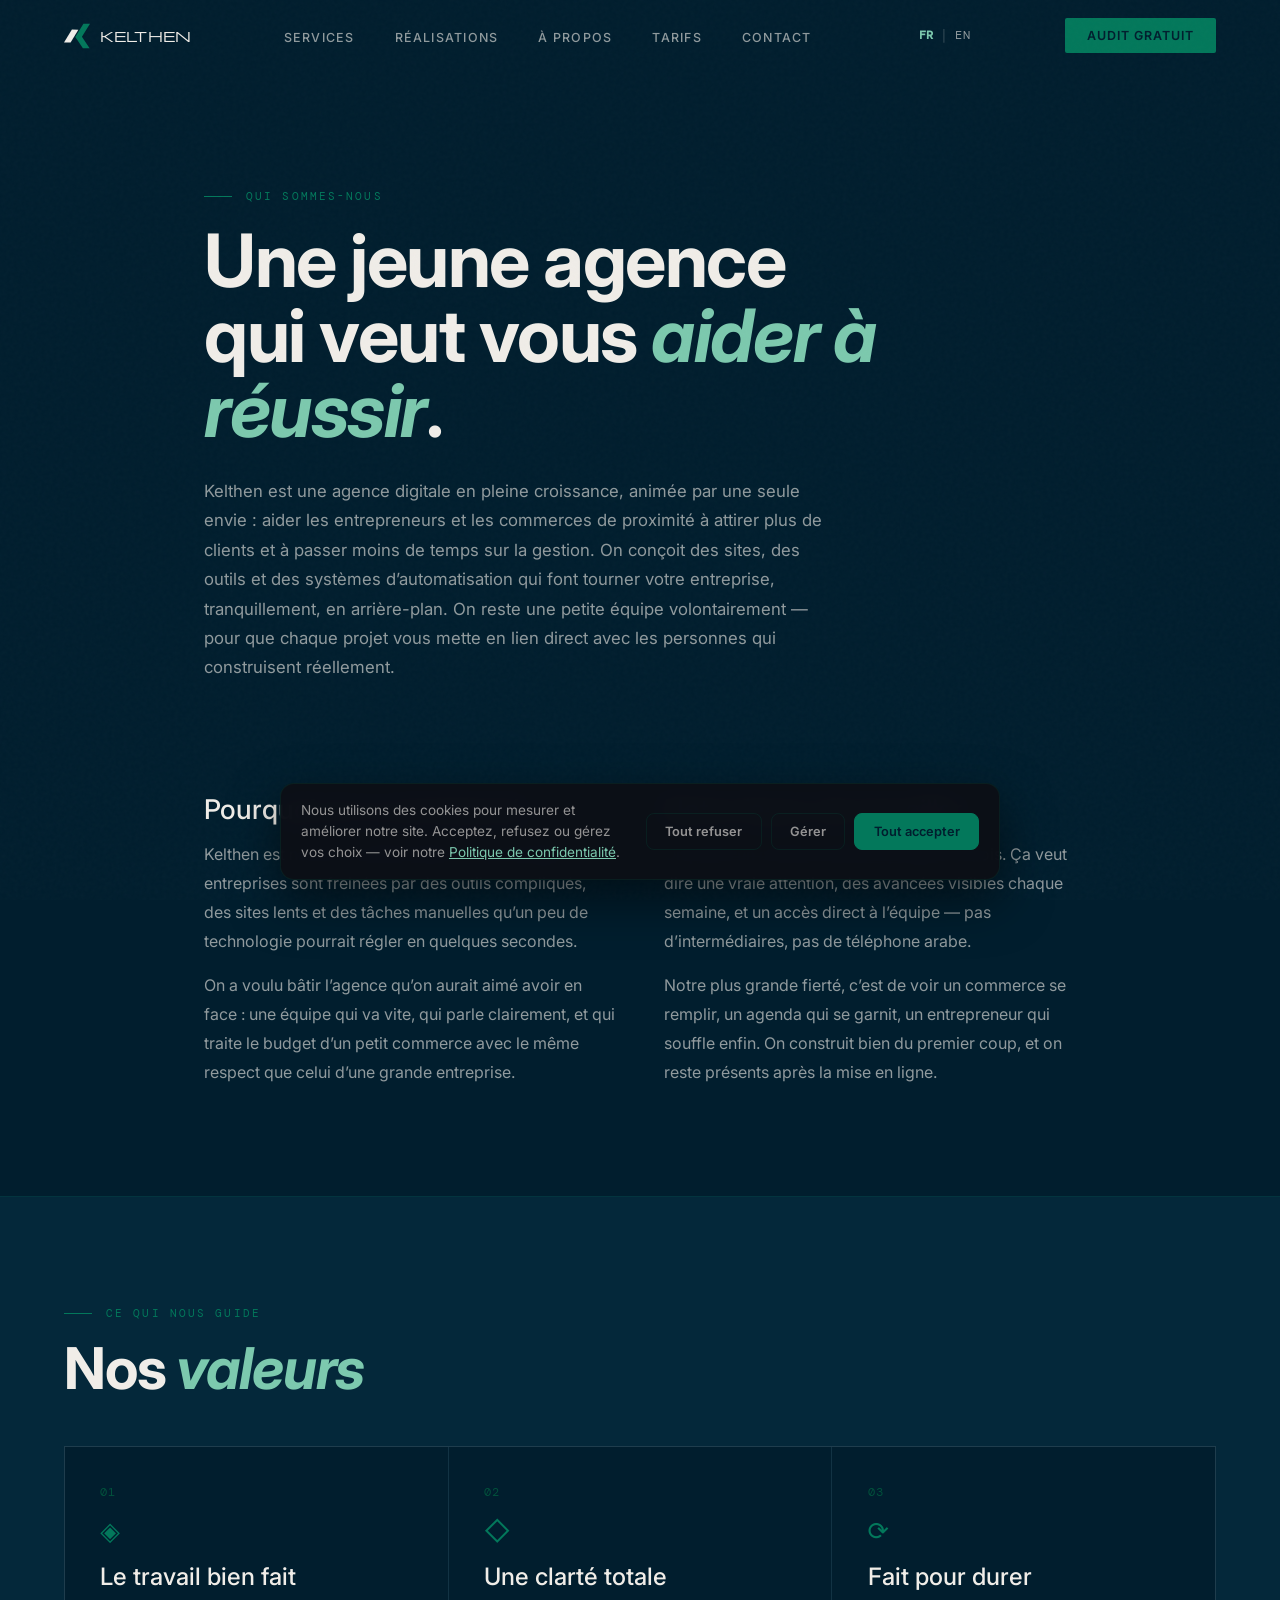
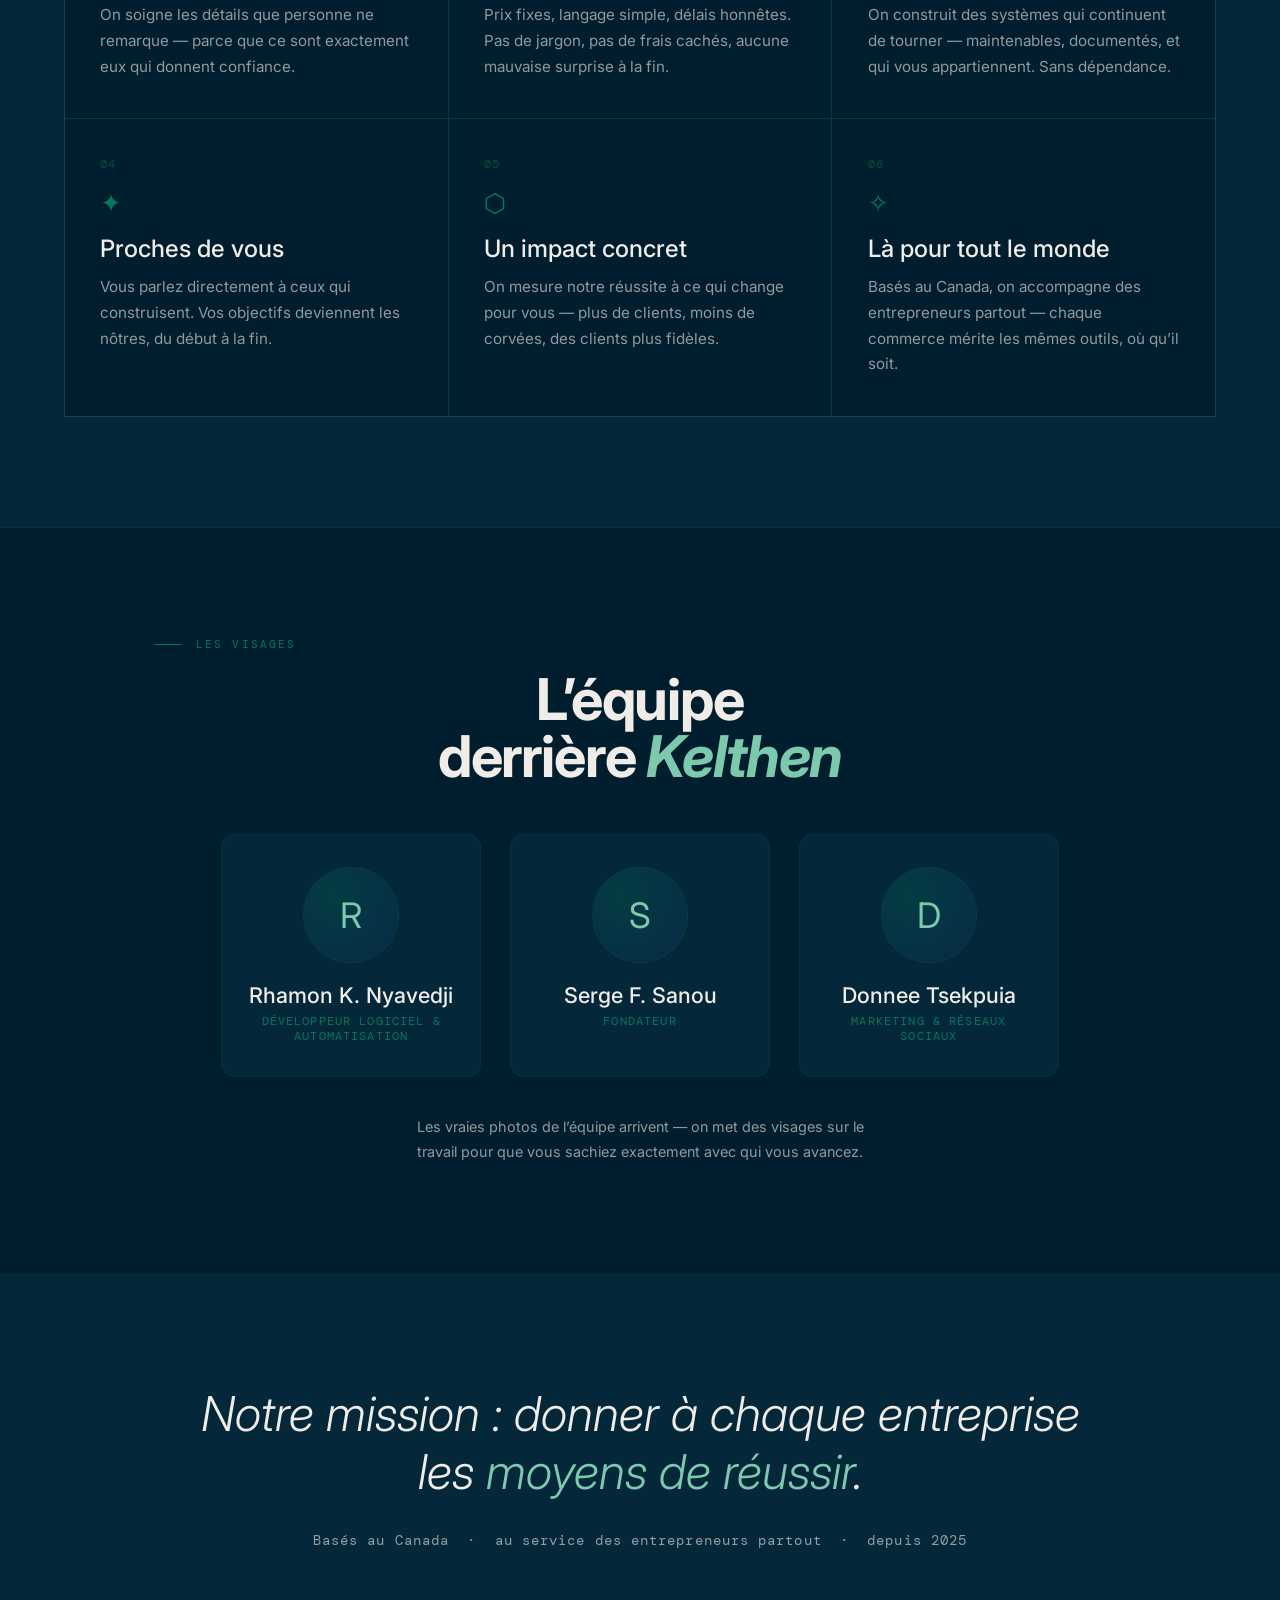
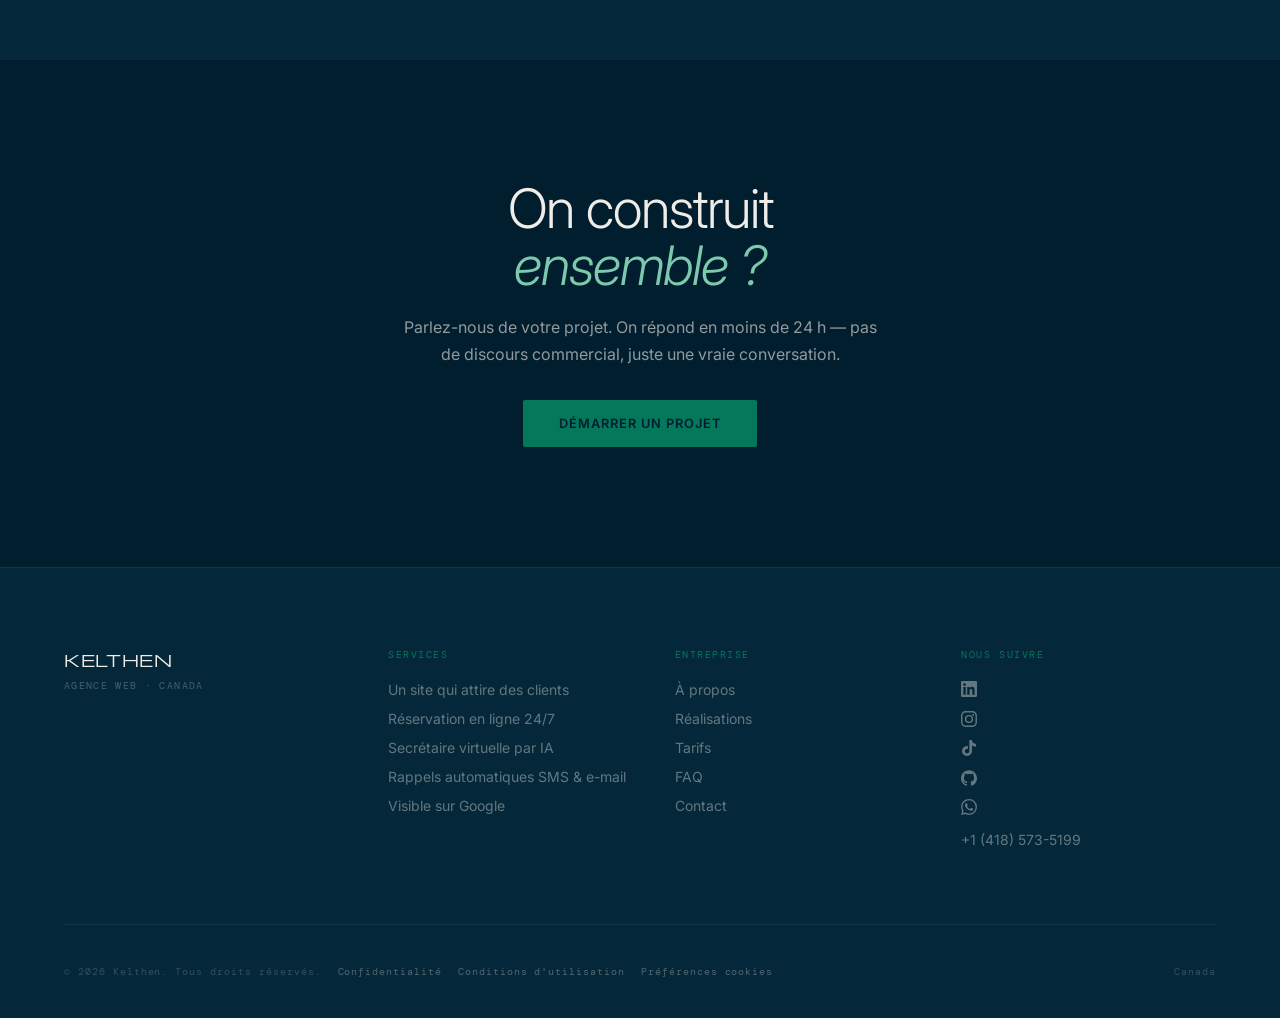
==== about.html @ 2acd7aae "Logo : wordmark KELTHEN une seule couleur + Michroma auto-hébergée (conforme charte Logo Backgrounds" ====
<!DOCTYPE html>
<html lang="fr">
<head>
  <meta charset="UTF-8">
  <meta name="viewport" content="width=device-width, initial-scale=1.0">
  <meta name="description" content="Qui sommes-nous — Kelthen, une jeune agence web basée au Canada qui aide les entrepreneurs et commerces de proximité à attirer plus de clients. Notre histoire, notre mission et nos valeurs.">
  <meta property="og:type"        content="website">
  <meta property="og:url"         content="https://kelthen.com/about.html">
  <meta property="og:title"       content="À propos — Kelthen">
  <meta property="og:description" content="Une jeune agence qui veut aider chaque entreprise à réussir : plus de clients, moins de gestion. Notre histoire et nos valeurs.">
  <meta property="og:image"       content="https://kelthen.com/og-image.png">
  <meta property="og:image:width"  content="1200">
  <meta property="og:image:height" content="630">
  <meta property="og:image:alt"    content="Kelthen — Plus de clients. Moins de gestion.">
  <meta name="twitter:image"       content="https://kelthen.com/og-image.png">
  <meta name="twitter:card"       content="summary_large_image">
  <meta name="twitter:title"      content="À propos — Kelthen">
  <meta name="twitter:description" content="Une jeune agence qui veut aider chaque entreprise à réussir. Notre histoire et nos valeurs.">
  <meta name="referrer" content="strict-origin-when-cross-origin">
  <title>À propos — Kelthen, agence web au Canada</title>
  <link rel="canonical" href="https://kelthen.com/about.html">
  <link rel="icon" href="/favicon.ico" sizes="any">
  <link rel="icon" type="image/svg+xml" href="/favicon.svg">
  <link rel="icon" type="image/png" sizes="96x96" href="/favicon-96.png">
  <link rel="apple-touch-icon" href="/apple-touch-icon.png">

  <link rel="preconnect" href="https://fonts.googleapis.com">
  <link rel="preconnect" href="https://fonts.gstatic.com" crossorigin>
  <link href="https://fonts.googleapis.com/css2?family=Inter:wght@400;500;600;700;800&family=DM+Mono:wght@400;500&display=swap" rel="stylesheet">

  <!-- Google Analytics (GA4) is loaded from assets/main.js ONLY after cookie consent -->

  <link rel="stylesheet" href="assets/style.css">
</head>
<body>
  <!-- ═══ Nav ═══ -->
  <nav class="nav" id="nav" aria-label="Main navigation">
    <a href="index.html" class="nav-logo" aria-label="Kelthen — home">
      <svg class="nav-logo-mark" viewBox="0 0 258 242" aria-hidden="true" focusable="false"><path d="M65.3 185.8 L0 185.8 L78.4 56.9 L142.3 59 Z" fill="currentColor"></path><path d="M177.9 129 L254.3 242.2 L187.3 242.2 L145.8 180.6 L111.8 130.2 L143.9 78.6 L192.7 0 L258.1 0 Z" fill="#03785B"></path></svg>
      <span class="nav-logo-text">Kel<span>then</span></span>
    </a>

    <ul class="nav-links" role="list">
      <li><a href="index.html#services" data-i18n="nav.services">Services</a></li>
      <li><a href="work.html" data-i18n="nav.work">Réalisations</a></li>
      <li><a href="about.html" data-i18n="nav.about">À propos</a></li>
      <li><a href="pricing.html" data-i18n="nav.pricing">Tarifs</a></li>
      <li><a href="contact.html" data-i18n="nav.contact">Contact</a></li>
    </ul>

    <div class="lang-switch" role="group" aria-label="Langue">
      <button type="button" class="lang-btn" data-lang-btn="fr">FR</button>
      <span class="lang-sep" aria-hidden="true">|</span>
      <button type="button" class="lang-btn" data-lang-btn="en">EN</button>
    </div>
    <button class="nav-cta" id="navCta" type="button" data-i18n="nav.cta">Audit gratuit</button>
    <button class="nav-hamburger" id="navHamburger" type="button" aria-label="Menu" aria-expanded="false" aria-controls="navMobile">
      <span></span>
      <span></span>
      <span></span>
    </button>
  </nav>

  <!-- Mobile nav overlay -->
  <div class="nav-mobile" id="navMobile" role="dialog" aria-label="Mobile navigation" aria-modal="true">
    <button class="nav-mobile-close" id="navMobileClose" type="button" aria-label="Fermer le menu">✕</button>
    <a href="index.html#services" class="nav-mobile-link" data-mobile-link data-i18n="nav.services">Services</a>
    <a href="work.html"     class="nav-mobile-link" data-mobile-link data-i18n="nav.work">Réalisations</a>
    <a href="about.html"    class="nav-mobile-link" data-mobile-link data-i18n="nav.about">À propos</a>
    <a href="pricing.html"  class="nav-mobile-link" data-mobile-link data-i18n="nav.pricing">Tarifs</a>
    <a href="contact.html"  class="nav-mobile-link" data-mobile-link data-i18n="nav.contact">Contact</a>
    <div class="lang-switch lang-switch-mobile" role="group" aria-label="Langue">
      <button type="button" class="lang-btn" data-lang-btn="fr">FR</button>
      <span class="lang-sep" aria-hidden="true">|</span>
      <button type="button" class="lang-btn" data-lang-btn="en">EN</button>
    </div>
    <button class="nav-mobile-cta" id="navMobileCta" type="button" data-i18n="nav.cta">Audit gratuit</button>
  </div>

  <!-- ═══ About hero ═══ -->
  <section id="about-hero" aria-labelledby="aboutTitle">
    <p class="section-label" data-i18n="about.label">Qui sommes-nous</p>
    <h1 class="about-lead" id="aboutTitle" data-i18n="about.title" data-i18n-html>Une jeune agence<br>qui veut vous <em>aider à réussir</em>.</h1>
    <p class="about-intro" data-i18n="about.intro">
      Kelthen est une agence digitale en pleine croissance, animée par une seule envie :
      aider les entrepreneurs et les commerces de proximité à attirer plus de clients et à
      passer moins de temps sur la gestion. On conçoit des sites, des outils et des systèmes
      d’automatisation qui font tourner votre entreprise, tranquillement, en arrière-plan.
      On reste une petite équipe volontairement — pour que chaque projet vous mette en lien
      direct avec les personnes qui construisent réellement.
    </p>
  </section>

  <!-- ═══ Our story ═══ -->
  <section id="about-story" aria-label="Notre histoire">
    <div class="about-story-block">
      <h3 data-i18n="about.story1Title">Pourquoi on a commencé</h3>
      <p data-i18n="about.story1a">
        Kelthen est né d’un constat simple : trop de belles entreprises sont freinées par
        des outils compliqués, des sites lents et des tâches manuelles qu’un peu de
        technologie pourrait régler en quelques secondes.
      </p>
      <p data-i18n="about.story1b">
        On a voulu bâtir l’agence qu’on aurait aimé avoir en face : une équipe qui va vite,
        qui parle clairement, et qui traite le budget d’un petit commerce avec le même
        respect que celui d’une grande entreprise.
      </p>
    </div>
    <div class="about-story-block">
      <h3 data-i18n="about.story2Title">Notre façon de travailler</h3>
      <p data-i18n="about.story2a">
        On prend un nombre limité de projets à la fois. Ça veut dire une vraie attention,
        des avancées visibles chaque semaine, et un accès direct à l’équipe — pas
        d’intermédiaires, pas de téléphone arabe.
      </p>
      <p data-i18n="about.story2b">
        Notre plus grande fierté, c’est de voir un commerce se remplir, un agenda qui
        se garnit, un entrepreneur qui souffle enfin. On construit bien du premier coup,
        et on reste présents après la mise en ligne.
      </p>
    </div>
  </section>

  <!-- ═══ Values ═══ -->
  <section id="about-values" aria-labelledby="valuesTitle">
    <div class="about-values-inner">
      <p class="section-label" data-i18n="values.label">Ce qui nous guide</p>
      <h2 class="section-title" id="valuesTitle" data-i18n="values.title" data-i18n-html>Nos <em>valeurs</em></h2>
      <div class="values-grid">
        <div class="value-card">
          <div class="value-num">01</div>
          <span class="value-icon" aria-hidden="true">◈</span>
          <h3 data-i18n="val1.title">Le travail bien fait</h3>
          <p data-i18n="val1.desc">On soigne les détails que personne ne remarque — parce que ce sont exactement eux qui donnent confiance.</p>
        </div>
        <div class="value-card">
          <div class="value-num">02</div>
          <span class="value-icon" aria-hidden="true">◇</span>
          <h3 data-i18n="val2.title">Une clarté totale</h3>
          <p data-i18n="val2.desc">Prix fixes, langage simple, délais honnêtes. Pas de jargon, pas de frais cachés, aucune mauvaise surprise à la fin.</p>
        </div>
        <div class="value-card">
          <div class="value-num">03</div>
          <span class="value-icon" aria-hidden="true">⟳</span>
          <h3 data-i18n="val3.title">Fait pour durer</h3>
          <p data-i18n="val3.desc">On construit des systèmes qui continuent de tourner — maintenables, documentés, et qui vous appartiennent. Sans dépendance.</p>
        </div>
        <div class="value-card">
          <div class="value-num">04</div>
          <span class="value-icon" aria-hidden="true">✦</span>
          <h3 data-i18n="val4.title">Proches de vous</h3>
          <p data-i18n="val4.desc">Vous parlez directement à ceux qui construisent. Vos objectifs deviennent les nôtres, du début à la fin.</p>
        </div>
        <div class="value-card">
          <div class="value-num">05</div>
          <span class="value-icon" aria-hidden="true">⬡</span>
          <h3 data-i18n="val5.title">Un impact concret</h3>
          <p data-i18n="val5.desc">On mesure notre réussite à ce qui change pour vous — plus de clients, moins de corvées, des clients plus fidèles.</p>
        </div>
        <div class="value-card">
          <div class="value-num">06</div>
          <span class="value-icon" aria-hidden="true">✧</span>
          <h3 data-i18n="val6.title">Là pour tout le monde</h3>
          <p data-i18n="val6.desc">Basés au Canada, on accompagne des entrepreneurs partout — chaque commerce mérite les mêmes outils, où qu’il soit.</p>
        </div>
      </div>
    </div>
  </section>

  <!-- ═══ Team (photos coming later) ═══ -->
  <section id="about-team" aria-labelledby="teamTitle">
    <p class="section-label" data-i18n="team.label">Les visages</p>
    <h2 class="section-title" id="teamTitle" data-i18n="team.title" data-i18n-html>L’équipe<br>derrière <em>Kelthen</em></h2>
    <div class="team-grid">
      <div class="team-card">
        <div class="team-photo" aria-hidden="true">R</div>
        <h3>Rhamon K. Nyavedji</h3>
        <div class="team-role" data-i18n="team.role1">Développeur logiciel &amp; automatisation</div>
      </div>
      <div class="team-card">
        <div class="team-photo" aria-hidden="true">S</div>
        <h3>Serge F. Sanou</h3>
        <div class="team-role" data-i18n="team.role2">Fondateur</div>
      </div>
      <div class="team-card">
        <div class="team-photo" aria-hidden="true">D</div>
        <h3>Donnee Tsekpuia</h3>
        <div class="team-role" data-i18n="team.role3">Marketing &amp; réseaux sociaux</div>
      </div>
    </div>
    <p class="team-note" data-i18n="team.note">Les vraies photos de l’équipe arrivent — on met des visages sur le travail pour que vous sachiez exactement avec qui vous avancez.</p>
  </section>

  <!-- ═══ Mission bridge ═══ -->
  <section id="about-bridge" aria-label="Notre mission">
    <div class="bridge-inner">
      <p class="bridge-quote" data-i18n="bridge.quote" data-i18n-html>Notre mission&nbsp;: donner à chaque entreprise les <em>moyens de réussir</em>.</p>
      <p class="bridge-flags" data-i18n="bridge.flags" data-i18n-html>Basés au Canada &nbsp;·&nbsp; au service des entrepreneurs partout &nbsp;·&nbsp; depuis 2025</p>
    </div>
  </section>

  <!-- ═══ Closing CTA ═══ -->
  <section id="home-cta" aria-labelledby="aboutCtaTitle">
    <h2 class="home-cta-title" id="aboutCtaTitle" data-i18n="aboutcta.title" data-i18n-html>On construit<br><em>ensemble&nbsp;?</em></h2>
    <p class="home-cta-sub" data-i18n="aboutcta.sub">Parlez-nous de votre projet. On répond en moins de 24&nbsp;h — pas de discours commercial, juste une vraie conversation.</p>
    <a href="contact.html" class="btn-primary" data-i18n="aboutcta.cta">Démarrer un projet</a>
  </section>

  <!-- ═══ Footer ═══ -->
  <footer class="footer" role="contentinfo">
    <div class="footer-top">
      <div class="footer-brand">
        <div class="footer-logo">Kel<span>then</span></div>
        <div class="footer-tagline" data-i18n="footer.tagline">Agence web · Canada</div>
      </div>
      <nav class="footer-nav" aria-label="Footer navigation">
        <div class="footer-col">
          <div class="footer-col-title" data-i18n="footer.services">Services</div>
          <a href="index.html#services" data-i18n="svc1.name">Un site qui attire des clients</a>
          <a href="index.html#services" data-i18n="svc2.name">Réservation en ligne 24/7</a>
          <a href="index.html#services" data-i18n="svc3.name">Secrétaire virtuelle par IA</a>
          <a href="index.html#services" data-i18n="svc4.name">Rappels automatiques SMS &amp; e-mail</a>
          <a href="index.html#services" data-i18n="svc5.name">Visible sur Google</a>
        </div>
        <div class="footer-col">
          <div class="footer-col-title" data-i18n="footer.company">Entreprise</div>
          <a href="about.html" data-i18n="nav.about">À propos</a>
          <a href="work.html" data-i18n="nav.work">Réalisations</a>
          <a href="pricing.html" data-i18n="nav.pricing">Tarifs</a>
          <a href="pricing.html#faq" data-i18n="footer.faq">FAQ</a>
          <a href="contact.html" data-i18n="nav.contact">Contact</a>
        </div>
        <div class="footer-col">
          <div class="footer-col-title" data-i18n="footer.connect">Nous suivre</div>
          <div class="footer-social">
            <a href="#" aria-label="LinkedIn" target="_blank" rel="noopener noreferrer">
              <svg viewBox="0 0 24 24" xmlns="http://www.w3.org/2000/svg"><path d="M20.447 20.452h-3.554v-5.569c0-1.328-.027-3.037-1.852-3.037-1.853 0-2.136 1.445-2.136 2.939v5.667H9.351V9h3.414v1.561h.046c.477-.9 1.637-1.85 3.37-1.85 3.601 0 4.267 2.37 4.267 5.455v6.286zM5.337 7.433a2.062 2.062 0 0 1-2.063-2.065 2.064 2.064 0 1 1 2.063 2.065zm1.782 13.019H3.555V9h3.564v11.452zM22.225 0H1.771C.792 0 0 .774 0 1.729v20.542C0 23.227.792 24 1.771 24h20.451C23.2 24 24 23.227 24 22.271V1.729C24 .774 23.2 0 22.222 0h.003z"/></svg>
            </a>
            <a href="https://www.instagram.com/novarift_it?igsh=MWxhajRzbHZwYmFhYQ==" aria-label="Instagram" target="_blank" rel="noopener noreferrer">
              <svg viewBox="0 0 24 24" xmlns="http://www.w3.org/2000/svg"><path d="M12 2.163c3.204 0 3.584.012 4.85.07 3.252.148 4.771 1.691 4.919 4.919.058 1.265.069 1.645.069 4.849 0 3.205-.012 3.584-.069 4.849-.149 3.225-1.664 4.771-4.919 4.919-1.266.058-1.644.07-4.85.07-3.204 0-3.584-.012-4.849-.07-3.26-.149-4.771-1.699-4.919-4.92-.058-1.265-.07-1.644-.07-4.849 0-3.204.013-3.583.07-4.849.149-3.227 1.664-4.771 4.919-4.919 1.266-.057 1.645-.069 4.849-.069zm0-2.163c-3.259 0-3.667.014-4.947.072-4.358.2-6.78 2.618-6.98 6.98-.059 1.281-.073 1.689-.073 4.948 0 3.259.014 3.668.072 4.948.2 4.358 2.618 6.78 6.98 6.98 1.281.058 1.689.072 4.948.072 3.259 0 3.668-.014 4.948-.072 4.354-.2 6.782-2.618 6.979-6.98.059-1.28.073-1.689.073-4.948 0-3.259-.014-3.667-.072-4.947-.196-4.354-2.617-6.78-6.979-6.98-1.281-.059-1.69-.073-4.949-.073zm0 5.838a6.162 6.162 0 1 0 0 12.324 6.162 6.162 0 0 0 0-12.324zM12 16a4 4 0 1 1 0-8 4 4 0 0 1 0 8zm6.406-11.845a1.44 1.44 0 1 0 0 2.881 1.44 1.44 0 0 0 0-2.881z"/></svg>
            </a>
            <a href="https://vt.tiktok.com/ZSxYxxTce" aria-label="TikTok" target="_blank" rel="noopener noreferrer">
              <svg viewBox="0 0 24 24" xmlns="http://www.w3.org/2000/svg"><path d="M12.525.02c1.31-.02 2.61-.01 3.91-.02.08 1.53.63 3.09 1.75 4.17 1.12 1.11 2.7 1.62 4.24 1.79v4.03c-1.44-.05-2.89-.35-4.2-.97-.57-.26-1.1-.59-1.62-.93-.01 2.92.01 5.84-.02 8.75-.08 1.4-.54 2.79-1.35 3.94-1.31 1.92-3.58 3.17-5.91 3.21-1.43.08-2.86-.31-4.08-1.03-2.02-1.19-3.44-3.37-3.65-5.71-.02-.5-.03-1-.01-1.49.18-1.9 1.12-3.72 2.58-4.96 1.66-1.44 3.98-2.13 6.15-1.72.02 1.48-.04 2.96-.04 4.44-.99-.32-2.15-.23-3.02.37-.63.41-1.11 1.04-1.36 1.75-.21.51-.15 1.07-.14 1.61.24 1.64 1.82 3.02 3.5 2.87 1.12-.01 2.19-.66 2.77-1.61.19-.33.4-.67.41-1.06.1-1.79.06-3.57.07-5.36.01-4.03-.01-8.05.02-12.07z"/></svg>
            </a>
            <a href="#" aria-label="GitHub" target="_blank" rel="noopener noreferrer">
              <svg viewBox="0 0 24 24" xmlns="http://www.w3.org/2000/svg"><path d="M12 .297c-6.63 0-12 5.373-12 12 0 5.303 3.438 9.8 8.205 11.385.6.113.82-.258.82-.577 0-.285-.01-1.04-.015-2.04-3.338.724-4.042-1.61-4.042-1.61C4.422 18.07 3.633 17.7 3.633 17.7c-1.087-.744.084-.729.084-.729 1.205.084 1.838 1.236 1.838 1.236 1.07 1.835 2.809 1.305 3.495.998.108-.776.417-1.305.76-1.605-2.665-.3-5.466-1.332-5.466-5.93 0-1.31.465-2.38 1.235-3.22-.135-.303-.54-1.523.105-3.176 0 0 1.005-.322 3.3 1.23.96-.267 1.98-.399 3-.405 1.02.006 2.04.138 3 .405 2.28-1.552 3.285-1.23 3.285-1.23.645 1.653.24 2.873.12 3.176.765.84 1.23 1.91 1.23 3.22 0 4.61-2.805 5.625-5.475 5.92.42.36.81 1.096.81 2.22 0 1.606-.015 2.896-.015 3.286 0 .315.21.69.825.57C20.565 22.092 24 17.592 24 12.297c0-6.627-5.373-12-12-12"/></svg>
            </a>
            <a href="https://wa.me/14185735199" aria-label="WhatsApp" target="_blank" rel="noopener noreferrer">
              <svg viewBox="0 0 24 24" xmlns="http://www.w3.org/2000/svg"><path d="M17.472 14.382c-.297-.149-1.758-.867-2.03-.967-.273-.099-.471-.148-.67.15-.197.297-.767.966-.94 1.164-.173.199-.347.223-.644.075-.297-.15-1.255-.463-2.39-1.475-.883-.788-1.48-1.761-1.653-2.059-.173-.297-.018-.458.13-.606.134-.133.298-.347.446-.52.149-.174.198-.298.298-.497.099-.198.05-.371-.025-.52-.075-.149-.669-1.612-.916-2.207-.242-.579-.487-.5-.669-.51-.173-.008-.371-.01-.57-.01-.198 0-.52.074-.792.372-.272.297-1.04 1.016-1.04 2.479 0 1.462 1.065 2.875 1.213 3.074.149.198 2.096 3.2 5.077 4.487.709.306 1.262.489 1.694.625.712.227 1.36.195 1.871.118.571-.085 1.758-.719 2.006-1.413.248-.694.248-1.289.173-1.413-.074-.124-.272-.198-.57-.347m-5.421 7.403h-.004a9.87 9.87 0 0 1-5.031-1.378l-.361-.214-3.741.982.998-3.648-.235-.374a9.86 9.86 0 0 1-1.51-5.26c.001-5.45 4.436-9.884 9.888-9.884 2.64 0 5.122 1.03 6.988 2.898a9.825 9.825 0 0 1 2.893 6.994c-.003 5.45-4.437 9.884-9.885 9.884m8.413-18.297A11.815 11.815 0 0 0 12.05 0C5.495 0 .16 5.335.157 11.892c0 2.096.547 4.142 1.588 5.945L.057 24l6.305-1.654a11.882 11.882 0 0 0 5.683 1.448h.005c6.554 0 11.89-5.335 11.893-11.893a11.821 11.821 0 0 0-3.48-8.413z"/></svg>
            </a>
          </div>
          <a class="footer-phone" href="tel:+14185735199">+1 (418) 573-5199</a>
        </div>
      </nav>
    </div>
    <div class="footer-bottom">
      <div class="footer-legal">
        <span class="footer-copy" data-i18n="footer.copy">© 2026 Kelthen. Tous droits réservés.</span>
        <a class="footer-legal-link" href="/privacy.html" data-i18n="footer.privacy">Confidentialité</a>
        <a class="footer-legal-link" href="/terms.html" data-i18n="footer.terms">Conditions d'utilisation</a>
        <button class="footer-legal-link" type="button" id="cookiePrefsOpen" data-i18n="footer.cookies">Préférences cookies</button>
      </div>
      <span class="footer-flag" data-i18n="footer.flag">Canada</span>
    </div>
  </footer>

  <!-- ═══ Privacy Policy modal ═══ -->
  <div class="pm-overlay" id="privacyModal" role="dialog" aria-modal="true" aria-label="Politique de confidentialité">
    <div class="pm-dialog">
      <button class="pm-close" id="privacyClose" type="button" aria-label="Fermer">✕</button>
      <p class="pm-eyebrow" data-i18n="legal.eyebrow">Mentions légales</p>
      <h2 class="pm-name" data-i18n="privacy.name">Politique de confidentialité</h2>
      <div class="pm-legal">
        <p class="pm-legal-updated" data-i18n="legal.updated">Dernière mise à jour · juillet 2026</p>
        <p data-i18n="privacy.intro" data-i18n-html>Kelthen (« nous ») est une agence digitale basée au Canada. Cette politique explique quelles données nous collectons lorsque vous visitez <strong>kelthen.com</strong> et comment nous les utilisons. Pour toute question, écrivez-nous à <a href="mailto:contact@kelthen.com">contact@kelthen.com</a>.</p>
        <h3 data-i18n="privacy.h1">Analyse &amp; cookies</h3>
        <p data-i18n="privacy.p1">Nous utilisons Google Analytics 4 pour comprendre comment les visiteurs utilisent le site. Il dépose des cookies et traite des données techniques comme votre localisation approximative (IP anonymisée), votre appareil, votre navigateur et les pages consultées. Nous nous en servons uniquement pour mesurer et améliorer le site — jamais pour vous identifier personnellement.</p>
        <h3 data-i18n="privacy.h2">Formulaire de contact</h3>
        <p data-i18n="privacy.p2">Si vous nous contactez via le formulaire ou par courriel, nous utilisons les informations fournies (nom, courriel, message) uniquement pour répondre à votre demande. Nous ne vendons jamais vos données et ne les partageons pas à des fins marketing.</p>
        <h3 data-i18n="privacy.h3">Vos droits</h3>
        <p data-i18n="privacy.p3" data-i18n-html>Vous pouvez demander l’accès, la correction ou la suppression de vos données personnelles à tout moment en écrivant à <a href="mailto:contact@kelthen.com">contact@kelthen.com</a>. Vous pouvez aussi bloquer ou supprimer les cookies dans les réglages de votre navigateur.</p>
        <h3 data-i18n="privacy.h4">Hébergement &amp; juridiction</h3>
        <p data-i18n="privacy.p4">Le site est hébergé sur l’infrastructure mondiale de Vercel ; les données d’analyse sont traitées par Google. Cette politique est régie par les lois du Canada.</p>
      </div>
    </div>
  </div>

  <!-- ═══ Terms of Use modal ═══ -->
  <div class="pm-overlay" id="termsModal" role="dialog" aria-modal="true" aria-label="Conditions d’utilisation">
    <div class="pm-dialog">
      <button class="pm-close" id="termsClose" type="button" aria-label="Fermer">✕</button>
      <p class="pm-eyebrow" data-i18n="legal.eyebrow">Mentions légales</p>
      <h2 class="pm-name" data-i18n="terms.name">Conditions d’utilisation</h2>
      <div class="pm-legal">
        <p class="pm-legal-updated" data-i18n="legal.updated">Dernière mise à jour · juillet 2026</p>
        <p data-i18n="terms.intro" data-i18n-html>Ces conditions régissent votre utilisation de <strong>kelthen.com</strong> (le « site »), exploité par Kelthen (« nous »), une agence digitale basée au Canada. En utilisant le site, vous acceptez ces conditions. Si vous n’êtes pas d’accord, merci de ne pas l’utiliser.</p>
        <h3 data-i18n="terms.h1">Utilisation du site</h3>
        <p data-i18n="terms.p1">Vous pouvez consulter le site à des fins légales, personnelles ou professionnelles. Vous vous engagez à ne pas en faire un usage abusif — aucune tentative de perturbation, de sondage ou d’accès non autorisé, et aucune extraction automatisée nuisant au service.</p>
        <h3 data-i18n="terms.h2">Propriété intellectuelle</h3>
        <p data-i18n="terms.p2">Le design, les textes, le code, les logos et les visuels du site appartiennent à Kelthen, sauf mention contraire. Les noms de projets et captures d’écran présentés dans notre portfolio restent la propriété de leurs détenteurs respectifs et sont montrés à titre d’exemples. Vous ne pouvez pas copier ou réutiliser notre contenu sans autorisation écrite.</p>
        <h3 data-i18n="terms.h3">Nos services</h3>
        <p data-i18n="terms.p3">Le site est informatif. Les prix et forfaits affichés sont des points de départ indicatifs, pas des offres contractuelles. Toute prestation réelle est régie par un accord écrit distinct (proposition, devis ou contrat) signé entre vous et Kelthen — ces termes prévalent sur tout ce qui figure sur le site.</p>
        <h3 data-i18n="terms.h4">Aucune garantie &amp; limitation de responsabilité</h3>
        <p data-i18n="terms.p4">Le site est fourni « tel quel », sans garantie d’aucune sorte. Dans toute la mesure permise par la loi, Kelthen n’est pas responsable des dommages indirects ou consécutifs découlant de votre utilisation du site ou de la confiance accordée à son contenu.</p>
        <h3 data-i18n="terms.h5">Liens externes</h3>
        <p data-i18n="terms.p5">Le site peut renvoyer vers des services tiers (ex. WhatsApp, réseaux sociaux). Nous ne sommes pas responsables de leur contenu ni de leurs pratiques.</p>
        <h3 data-i18n="terms.h6">Modifications</h3>
        <p data-i18n="terms.p6">Nous pouvons mettre à jour ces conditions de temps à autre. Continuer à utiliser le site après une modification vaut acceptation des conditions révisées.</p>
        <h3 data-i18n="terms.h7">Droit applicable</h3>
        <p data-i18n="terms.p7" data-i18n-html>Ces conditions sont régies par les lois du Canada. Pour toute question, écrivez-nous à <a href="mailto:contact@kelthen.com">contact@kelthen.com</a>.</p>
      </div>
    </div>
  </div>

  <script src="assets/main.js"></script>
</body>
</html>
---- assets/style.css ----
/* ─── Logo typeface (auto-hébergée pour un rendu fiable) ─── */
    @font-face {
      font-family: 'Michroma';
      font-style: normal;
      font-weight: 400;
      font-display: swap;
      src: url('fonts/michroma.woff2') format('woff2');
    }

    /* ─── Design tokens ─── */
    :root {
      --bg:          #011E2E;
      --blue:        #03785B;
      --blue-light:  #7CC9AE;
      --blue-dark:   #02513C;
      --white:       #F0EDE8;
      --white-muted: rgba(240, 237, 232, 0.6);
      --border:      rgba(3, 120, 91, 0.15);

      --serif: 'Inter', system-ui, sans-serif;
      --sans:  'Inter', system-ui, sans-serif;
      --mono:  'DM Mono', monospace;
      --logo:  'Michroma', 'Inter', sans-serif;
    }

    /* ─── Reset ─── */
    *, *::before, *::after {
      box-sizing: border-box;
      margin: 0;
      padding: 0;
    }

    html {
      scroll-behavior: smooth;
    }

    body {
      background: var(--bg);
      color: var(--white);
      font-family: var(--sans);
      -webkit-font-smoothing: antialiased;
      overflow-x: hidden;
    }

    a {
      color: inherit;
      text-decoration: none;
      cursor: pointer;
    }

    button {
      cursor: pointer;
    }

    img, svg {
      display: block;
      max-width: 100%;
    }

    /* subtle film grain on the whole page */
    body::before {
      content: '';
      position: fixed;
      inset: 0;
      background-image: url("data:image/svg+xml,%3Csvg viewBox='0 0 256 256' xmlns='http://www.w3.org/2000/svg'%3E%3Cfilter id='n'%3E%3CfeTurbulence type='fractalNoise' baseFrequency='0.9' numOctaves='4' stitchTiles='stitch'/%3E%3C/filter%3E%3Crect width='100%25' height='100%25' filter='url(%23n)'/%3E%3C/svg%3E");
      opacity: 0.022;
      pointer-events: none;
      z-index: 1000;
    }

    /* ─── Nav ─── */
    .nav {
      position: fixed;
      top: 0;
      left: 0;
      right: 0;
      z-index: 100;
      height: 72px;
      padding: 0 5vw;
      display: flex;
      align-items: center;
      justify-content: space-between;
      border-bottom: 1px solid transparent;
      transition: background 0.4s ease, border-color 0.4s ease, backdrop-filter 0.4s ease;
    }

    /* ─── Hamburger button ─── */
    .nav-hamburger {
      display: none;
      flex-direction: column;
      justify-content: center;
      align-items: center;
      gap: 5px;
      width: 36px;
      height: 36px;
      background: transparent;
      border: none;
      padding: 4px;
      cursor: pointer;
      z-index: 200;
      position: relative;
    }

    .nav-hamburger span {
      display: block;
      width: 22px;
      height: 1px;
      background: var(--white);
      transition: transform 0.3s ease, opacity 0.3s ease, background 0.2s;
      transform-origin: center;
    }

    .nav-hamburger.open span:nth-child(1) {
      transform: translateY(6px) rotate(45deg);
    }

    .nav-hamburger.open span:nth-child(2) {
      opacity: 0;
      transform: scaleX(0);
    }

    .nav-hamburger.open span:nth-child(3) {
      transform: translateY(-6px) rotate(-45deg);
    }

    /* ─── Mobile overlay menu ─── */
    .nav-mobile {
      display: none;
      position: fixed;
      inset: 0;
      z-index: 150;
      background: rgba(8, 10, 15, 0.97);
      backdrop-filter: blur(24px);
      -webkit-backdrop-filter: blur(24px);
      flex-direction: column;
      align-items: center;
      justify-content: center;
      gap: 0;
      opacity: 0;
      pointer-events: none;
      transition: opacity 0.35s ease;
    }

    .nav-mobile.open {
      opacity: 1;
      pointer-events: auto;
    }

    .nav-mobile-link {
      font-family: var(--serif);
      font-size: clamp(2.5rem, 8vw, 4rem);
      font-weight: 300;
      letter-spacing: -0.02em;
      color: var(--white-muted);
      padding: 0.6rem 2rem;
      display: block;
      transition: color 0.2s;
      text-align: center;
    }

    .nav-mobile-link:hover,
    .nav-mobile-link:focus {
      color: var(--blue-light);
    }

    .nav-mobile-cta {
      margin-top: 2.5rem;
      font-family: var(--sans);
      font-size: 0.8rem;
      font-weight: 600;
      letter-spacing: 0.08em;
      text-transform: uppercase;
      color: var(--bg);
      background: var(--blue);
      border: none;
      padding: 1rem 2.5rem;
      border-radius: 2px;
      cursor: pointer;
      transition: background 0.2s;
    }

    .nav-mobile-cta:hover {
      background: var(--blue-light);
    }

    .nav.scrolled {
      background: rgba(8, 10, 15, 0.88);
      backdrop-filter: blur(20px);
      -webkit-backdrop-filter: blur(20px);
      border-bottom-color: var(--border);
    }

    .nav-logo {
      display: flex;
      align-items: center;
      gap: 0.6rem;
      font-family: var(--sans);
      font-size: 1.25rem;
      font-weight: 700;
      letter-spacing: -0.01em;
      color: var(--white);
    }

    .nav-logo-mark {
      width: 26px;
      height: 26px;
      flex-shrink: 0;
      transition: transform 0.3s ease;
    }

    .nav-logo:hover .nav-logo-mark {
      transform: rotate(-6deg) scale(1.05);
    }

    .nav-logo-text span {
      color: inherit;
    }

    .nav-links {
      display: flex;
      align-items: center;
      gap: 2.5rem;
      list-style: none;
    }

    .nav-links a {
      font-family: var(--sans);
      font-size: 0.78rem;
      font-weight: 500;
      letter-spacing: 0.1em;
      text-transform: uppercase;
      color: var(--white-muted);
      transition: color 0.2s;
    }

    .nav-links a:hover {
      color: var(--blue);
    }

    .nav-cta {
      font-family: var(--sans);
      font-size: 0.78rem;
      font-weight: 600;
      letter-spacing: 0.08em;
      text-transform: uppercase;
      color: var(--bg);
      background: var(--blue);
      border: none;
      padding: 0.625rem 1.375rem;
      border-radius: 2px;
      transition: background 0.2s, transform 0.15s;
    }

    .nav-cta:hover {
      background: var(--blue-light);
      transform: translateY(-1px);
    }

    /* ─── Hero ─── */
    .hero {
      position: relative;
      min-height: 100vh;
      min-height: 100svh;
      display: flex;
      flex-direction: column;
      justify-content: flex-end;
      padding: 0 5vw 7vh;
      overflow: hidden;
    }

    /* ambient radial glow */
    .hero::before {
      content: '';
      position: absolute;
      top: -20%;
      right: -8%;
      width: 65vw;
      height: 80vh;
      background: radial-gradient(ellipse at 60% 30%, rgba(3, 120, 91, 0.065) 0%, transparent 65%);
      pointer-events: none;
    }

    /* thin gold line at base of hero */
    .hero::after {
      content: '';
      position: absolute;
      bottom: 0;
      left: 0;
      right: 0;
      height: 1px;
      background: linear-gradient(90deg, transparent, var(--blue-dark), transparent);
    }

    /* subtle perspective grid */
    .hero-grid {
      position: absolute;
      inset: 0;
      background-image:
        linear-gradient(rgba(3, 120, 91, 0.05) 1px, transparent 1px),
        linear-gradient(90deg, rgba(3, 120, 91, 0.05) 1px, transparent 1px);
      background-size: 80px 80px;
      -webkit-mask-image: radial-gradient(ellipse at 70% 50%, black 20%, transparent 65%);
      mask-image: radial-gradient(ellipse at 70% 50%, black 20%, transparent 65%);
      pointer-events: none;
    }

    .hero-sweep {
      position: absolute;
      inset: 0;
      z-index: 0;
      pointer-events: none;
      background: radial-gradient(circle at 50% 42%, rgba(3, 120, 91, 0.11), transparent 42%);
      animation: heroSweep 11s ease-in-out infinite;
    }

    @keyframes heroSweep {
      0%, 100% { transform: translateX(-16%); opacity: 0.55; }
      50%      { transform: translateX(16%); opacity: 1; }
    }

    .hero-inner {
      position: relative;
      z-index: 1;
    }

    .hero-tag {
      font-family: var(--mono);
      font-size: 0.7rem;
      letter-spacing: 0.18em;
      text-transform: uppercase;
      color: var(--blue);
      margin-bottom: 2rem;
      display: flex;
      align-items: center;
      gap: 0.875rem;
      opacity: 0;
      animation: fadeUp 0.7s ease 0.3s forwards;
    }

    .hero-tag::before {
      content: '';
      display: block;
      width: 32px;
      height: 1px;
      background: var(--blue);
      flex-shrink: 0;
    }

    .hero-title {
      font-family: var(--serif);
      font-weight: 300;
      font-size: clamp(3.5rem, 9vw, 9rem);
      line-height: 0.92;
      letter-spacing: -0.025em;
      color: var(--white);
      margin-bottom: 2.5rem;
      opacity: 0;
      animation: fadeUp 1s ease 0.5s forwards;
    }

    .hero-title em {
      font-style: italic;
      color: var(--blue-light);
    }

    .hero-title .outline {
      -webkit-text-stroke: 1px rgba(240, 237, 232, 0.28);
      color: transparent;
    }

    .hero-bottom {
      display: flex;
      align-items: flex-end;
      justify-content: space-between;
      gap: 2.5rem;
      opacity: 0;
      animation: fadeUp 0.7s ease 0.9s forwards;
    }

    .hero-desc {
      max-width: 400px;
      font-family: var(--sans);
      font-size: clamp(0.9rem, 1.15vw, 1rem);
      font-weight: 400;
      line-height: 1.75;
      color: var(--white-muted);
    }

    .hero-actions {
      display: flex;
      flex-direction: column;
      align-items: flex-end;
      gap: 0.875rem;
      flex-shrink: 0;
    }

    .btn-primary {
      font-family: var(--sans);
      font-size: 0.8rem;
      font-weight: 600;
      letter-spacing: 0.08em;
      text-transform: uppercase;
      color: var(--bg);
      background: var(--blue);
      border: none;
      padding: 1rem 2.25rem;
      border-radius: 2px;
      display: inline-block;
      transition: background 0.2s, transform 0.15s, box-shadow 0.2s;
    }

    .btn-primary:hover {
      background: var(--blue-light);
      transform: translateY(-2px);
      box-shadow: 0 16px 36px rgba(3, 120, 91, 0.22);
    }

    .btn-ghost {
      font-family: var(--sans);
      font-size: 0.8rem;
      font-weight: 500;
      letter-spacing: 0.08em;
      text-transform: uppercase;
      color: var(--white-muted);
      background: transparent;
      border: 1px solid var(--border);
      padding: 1rem 2.25rem;
      border-radius: 2px;
      display: inline-block;
      transition: color 0.2s, border-color 0.2s, transform 0.15s;
    }

    .btn-ghost:hover {
      color: var(--blue);
      border-color: rgba(3, 120, 91, 0.38);
      transform: translateY(-2px);
    }

    /* scroll indicator — vertical text + animated line */
    .scroll-indicator {
      position: absolute;
      right: 5vw;
      bottom: 7vh;
      display: flex;
      flex-direction: column;
      align-items: center;
      gap: 0.75rem;
      opacity: 0;
      animation: fadeUp 0.6s ease 1.3s forwards;
    }

    .scroll-label {
      font-family: var(--mono);
      font-size: 0.62rem;
      letter-spacing: 0.16em;
      text-transform: uppercase;
      color: rgba(240, 237, 232, 0.3);
      writing-mode: vertical-rl;
      transform: rotate(180deg);
    }

    .scroll-line {
      width: 1px;
      height: 56px;
      background: linear-gradient(to bottom, var(--blue-dark), transparent);
      transform-origin: top;
      animation: scrollPulse 2.4s ease-in-out infinite;
    }

    @keyframes scrollPulse {
      0%, 100% { opacity: 0.35; transform: scaleY(0.55); }
      50%       { opacity: 1;    transform: scaleY(1); }
    }

    /* ─── Hero mascot (K-bot) ─── */
    .hero-mascot {
      position: absolute;
      top: clamp(13vh, 15vh, 20vh);
      right: 7vw;
      width: clamp(210px, 23vw, 320px);
      z-index: 2;
      pointer-events: none;
      opacity: 0;
      animation: fadeUp 1s ease 0.7s forwards, mascotFloat 6s ease-in-out 1.7s infinite;
    }

    .hero-mascot-glow {
      position: absolute;
      top: clamp(10vh, 13vh, 18vh);
      right: 3vw;
      width: clamp(300px, 32vw, 460px);
      height: clamp(300px, 32vw, 460px);
      background: radial-gradient(circle, rgba(3, 120, 91, 0.24), transparent 62%);
      filter: blur(18px);
      z-index: 1;
      pointer-events: none;
      animation: mascotPulse 5s ease-in-out infinite;
    }

    .mascot-svg {
      width: 100%;
      height: auto;
      display: block;
      overflow: visible;
    }

    .mascot-svg .eye {
      transform-box: fill-box;
      transform-origin: center;
      animation: mascotBlink 5.2s ease-in-out infinite;
    }

    @keyframes mascotFloat {
      0%, 100% { transform: translateY(0); }
      50%      { transform: translateY(-14px); }
    }

    @keyframes mascotPulse {
      0%, 100% { opacity: 0.5; }
      50%      { opacity: 1; }
    }

    @keyframes mascotBlink {
      0%, 90%, 100% { transform: scaleY(1); }
      95%           { transform: scaleY(0.12); }
    }

    @media (max-width: 900px) {
      .hero-mascot { width: clamp(104px, 25vw, 165px); top: 66px; right: 5vw; }
      .hero-mascot-glow { display: none; }
    }

    /* Mascot excited state (on hover of the "Start a project" CTA) */
    .mascot-svg .smile-happy { display: none; }
    .hero-mascot.excited .smile-normal { display: none; }
    .hero-mascot.excited .smile-happy { display: block; }
    .hero-mascot.excited { opacity: 1; animation: mascotExcite 0.5s ease-in-out infinite; }

    @keyframes mascotExcite {
      0%, 100% { transform: translateY(0) rotate(0deg); }
      25%      { transform: translateY(-9px) rotate(-4deg); }
      75%      { transform: translateY(-9px) rotate(4deg); }
    }

    .mascot-hype {
      position: absolute;
      top: 16%;
      left: -6px;
      transform: translateX(-100%) scale(0.8);
      transform-origin: right center;
      background: var(--blue);
      color: #fff;
      font-family: var(--sans);
      font-weight: 700;
      font-size: 0.78rem;
      padding: 0.4rem 0.7rem;
      border-radius: 12px;
      white-space: nowrap;
      opacity: 0;
      pointer-events: none;
      transition: opacity 0.2s ease, transform 0.2s ease;
      box-shadow: 0 10px 24px rgba(3, 120, 91, 0.4);
    }

    .mascot-hype::after {
      content: '';
      position: absolute;
      right: -5px;
      top: 50%;
      width: 0;
      height: 0;
      transform: translateY(-50%);
      border: 6px solid transparent;
      border-left-color: var(--blue);
      border-right: 0;
    }

    .hero-mascot.excited .mascot-hype {
      opacity: 1;
      transform: translateX(-100%) scale(1);
    }

    @media (prefers-reduced-motion: reduce) {
      .hero-mascot, .hero-mascot-glow, .mascot-svg .eye, .hero-sweep, .hero-mascot.excited { animation: none !important; }
    }

    /* ─── Shared entrance animation ─── */
    @keyframes fadeUp {
      from { opacity: 0; transform: translateY(28px); }
      to   { opacity: 1; transform: translateY(0); }
    }

    /* ─── Responsive ─── */
    @media (max-width: 900px) {
      .nav {
        padding: 0 6vw;
      }

      .nav-links {
        display: none;
      }

      .nav-hamburger {
        display: flex;
      }

      .nav-mobile {
        display: flex;
      }

      .nav-cta {
        display: none;
      }

      .hero {
        padding: 0 6vw 6vh;
        justify-content: center;
        padding-top: 100px;
      }

      .hero-bottom {
        flex-direction: column;
        align-items: flex-start;
      }

      .hero-actions {
        align-items: flex-start;
        flex-direction: row;
        flex-wrap: wrap;
      }

      .scroll-indicator {
        display: none;
      }
    }

    @media (max-width: 480px) {
      .hero-title {
        font-size: clamp(2.75rem, 14vw, 4rem);
      }

      .hero-actions {
        flex-direction: column;
        width: 100%;
      }

      .btn-primary,
      .btn-ghost {
        text-align: center;
        width: 100%;
      }
    }

    /* ─── Marquee ─── */
    .marquee-wrap {
      overflow: hidden;
      background: #EFE8DC;
      border-top: 1px solid rgba(20, 24, 31, 0.07);
      border-bottom: 1px solid rgba(20, 24, 31, 0.07);
      padding: 17px 0;
    }

    .marquee-track {
      display: flex;
      width: max-content;
      animation: marquee 30s linear infinite;
    }

    .marquee-wrap:hover .marquee-track {
      animation-play-state: paused;
    }

    .marquee-item {
      font-family: var(--mono);
      font-size: 0.67rem;
      letter-spacing: 0.17em;
      text-transform: uppercase;
      color: rgba(20, 24, 31, 0.45);
      white-space: nowrap;
      padding: 0 2.75rem;
      display: flex;
      align-items: center;
      gap: 2.75rem;
    }

    /* gold diamond after every item */
    .marquee-item::after {
      content: '◆';
      color: var(--blue);
      font-size: 0.42rem;
      flex-shrink: 0;
    }

    @keyframes marquee {
      from { transform: translateX(0); }
      to   { transform: translateX(-50%); }
    }

    /* ─── Section shared ─── */
    .section-label {
      font-family: var(--mono);
      font-size: 0.66rem;
      letter-spacing: 0.2em;
      text-transform: uppercase;
      color: var(--blue);
      margin-bottom: 1.25rem;
      display: flex;
      align-items: center;
      gap: 0.875rem;
    }

    .section-label::before {
      content: '';
      display: block;
      width: 28px;
      height: 1px;
      background: var(--blue);
      flex-shrink: 0;
    }

    .section-title {
      font-family: var(--serif);
      font-size: clamp(2.4rem, 4.5vw, 4.75rem);
      font-weight: 300;
      line-height: 1.0;
      letter-spacing: -0.015em;
      color: var(--white);
    }

    .section-title em {
      font-style: italic;
      color: var(--blue-light);
    }

    /* ─── Services ─── */
    #services {
      padding: 140px 5vw;
    }

    .services-header {
      display: flex;
      align-items: flex-end;
      justify-content: space-between;
      gap: 2.5rem;
      margin-bottom: 5rem;
    }

    .services-sub {
      max-width: 340px;
      font-family: var(--sans);
      font-size: 0.92rem;
      line-height: 1.75;
      color: var(--white-muted);
    }

    .services-grid {
      display: grid;
      grid-template-columns: repeat(3, 1fr);
      gap: 1px;
      background: rgba(240, 237, 232, 0.055);
      border: 1px solid rgba(240, 237, 232, 0.055);
    }

    .service-card {
      background: var(--bg);
      padding: 2.75rem 2.25rem;
      position: relative;
      overflow: hidden;
      display: flex;
      flex-direction: column;
      gap: 1rem;
      transition: background 0.3s ease;
    }

    /* gold border slides in from left on hover */
    .service-card::before {
      content: '';
      position: absolute;
      bottom: 0;
      left: 0;
      right: 0;
      height: 2px;
      background: linear-gradient(90deg, var(--blue), var(--blue-dark));
      transform: scaleX(0);
      transform-origin: left;
      transition: transform 0.45s ease;
    }

    .service-card:hover {
      background: #04283A;
    }

    .service-card:hover::before {
      transform: scaleX(1);
    }

    .service-num {
      font-family: var(--mono);
      font-size: 0.62rem;
      letter-spacing: 0.14em;
      color: var(--blue-dark);
    }

    .service-icon {
      font-size: 1.45rem;
      color: rgba(3, 120, 91, 0.45);
      line-height: 1;
      display: block;
      margin-top: 0.25rem;
    }

    .service-illus { display:block; width:48px; height:48px; margin-top:0.15rem; margin-bottom:0.2rem; }
    .service-illus svg { width:100%; height:100%; display:block; }
    .service-card:hover .service-illus { transform:translateY(-2px); transition:transform 0.3s ease; }

    .service-card[data-demo] { cursor: pointer; }
    .service-card[data-demo]:focus-visible { outline: 2px solid var(--blue); outline-offset: 3px; }
    .service-demo-hint {
      display: inline-block;
      margin-top: 0.9rem;
      font-family: var(--mono);
      font-size: 0.66rem;
      letter-spacing: 0.06em;
      color: rgba(3, 120, 91, 0.85);
      opacity: 0.75;
      transition: opacity 0.25s ease, transform 0.25s ease;
    }
    .service-card[data-demo]:hover .service-demo-hint,
    .service-card[data-demo]:focus-visible .service-demo-hint { opacity: 1; transform: translateX(2px); }

    .service-name {
      font-family: var(--serif);
      font-size: 1.6rem;
      font-weight: 400;
      line-height: 1.15;
      color: var(--white);
    }

    .service-desc {
      font-family: var(--sans);
      font-size: 0.875rem;
      line-height: 1.72;
      color: var(--white-muted);
      flex: 1;
    }

    .service-tags {
      display: flex;
      flex-wrap: wrap;
      gap: 0.5rem;
      margin-top: 0.5rem;
    }

    .stag {
      font-family: var(--mono);
      font-size: 0.58rem;
      letter-spacing: 0.09em;
      text-transform: uppercase;
      padding: 0.28rem 0.65rem;
      border: 1px solid var(--border);
      color: rgba(240, 237, 232, 0.32);
    }

    /* services responsive */
    @media (max-width: 900px) {
      #services {
        padding: 100px 6vw;
      }

      .services-header {
        flex-direction: column;
        align-items: flex-start;
        margin-bottom: 3.5rem;
      }

      .services-grid {
        grid-template-columns: 1fr 1fr;
      }
    }

    @media (max-width: 600px) {
      .services-grid {
        grid-template-columns: 1fr;
      }
    }

    /* ─── Numbers strip ─── */
    .numbers-strip {
      background: #04283A;
      border-top: 1px solid rgba(240, 237, 232, 0.055);
      border-bottom: 1px solid rgba(240, 237, 232, 0.055);
    }

    .numbers-grid {
      display: grid;
      grid-template-columns: repeat(4, 1fr);
      gap: 1px;
      background: rgba(240, 237, 232, 0.055);
    }

    .num-card {
      background: #04283A;
      padding: 3.5rem 2rem;
      text-align: center;
    }

    .num-val {
      font-family: var(--serif);
      font-size: clamp(3rem, 4.5vw, 5.25rem);
      font-weight: 300;
      letter-spacing: -0.02em;
      line-height: 1;
      color: var(--blue);
      margin-bottom: 0.625rem;
    }

    .num-label {
      font-family: var(--mono);
      font-size: 0.62rem;
      letter-spacing: 0.14em;
      text-transform: uppercase;
      color: rgba(240, 237, 232, 0.28);
    }

    @media (max-width: 700px) {
      .numbers-grid {
        grid-template-columns: repeat(2, minmax(0, 1fr));
      }
      .num-card {
        padding: 2.6rem 1rem;
      }
    }

    /* ─── Work / Portfolio ─── */
    #work {
      padding: 140px 5vw;
    }

    .work-header {
      display: flex;
      align-items: flex-end;
      justify-content: space-between;
      gap: 2rem;
      margin-bottom: 4rem;
    }

    .work-grid {
      display: grid;
      grid-template-columns: 1.4fr 1fr;
      gap: 1px;
      background: rgba(240, 237, 232, 0.055);
      border: 1px solid rgba(240, 237, 232, 0.055);
    }

    .work-card {
      background: #04283A;
      padding: 2.75rem 2.5rem;
      position: relative;
      overflow: hidden;
      min-height: 300px;
      display: flex;
      flex-direction: column;
      transition: background 0.3s ease;
    }

    /* featured spans both rows in the left column */
    .work-card.featured {
      grid-row: 1 / 3;
      min-height: 520px;
    }

    .work-card:hover {
      background: #111520;
    }

    /* subtle gold gradient on hover */
    .work-card::before {
      content: '';
      position: absolute;
      inset: 0;
      background: linear-gradient(135deg, rgba(3, 120, 91, 0.06), transparent 55%);
      opacity: 0;
      transition: opacity 0.35s ease;
      pointer-events: none;
    }

    .work-card:hover::before {
      opacity: 1;
    }

    .work-card-top {
      display: flex;
      justify-content: space-between;
      align-items: flex-start;
      margin-bottom: 2rem;
    }

    .work-id {
      font-family: var(--mono);
      font-size: 0.62rem;
      letter-spacing: 0.15em;
      color: var(--blue-dark);
    }

    .work-category {
      font-family: var(--mono);
      font-size: 0.6rem;
      letter-spacing: 0.1em;
      text-transform: uppercase;
      color: var(--blue);
      padding: 0.28rem 0.75rem;
      border: 1px solid var(--border);
    }

    .work-body {
      flex: 1;
    }

    .work-name {
      font-family: var(--serif);
      font-size: 2.4rem;
      font-weight: 400;
      line-height: 1.05;
      color: var(--white);
      margin-bottom: 0.875rem;
    }

    .work-card.featured .work-name {
      font-size: clamp(2.8rem, 4vw, 3.75rem);
      margin-bottom: 1.25rem;
    }

    .work-desc {
      font-family: var(--sans);
      font-size: 0.875rem;
      line-height: 1.72;
      color: var(--white-muted);
    }

    .work-stack {
      display: flex;
      flex-wrap: wrap;
      gap: 0.45rem;
      margin-top: 1.5rem;
    }

    .ws {
      font-family: var(--mono);
      font-size: 0.58rem;
      letter-spacing: 0.08em;
      text-transform: uppercase;
      padding: 0.28rem 0.65rem;
      background: rgba(3, 120, 91, 0.06);
      border: 1px solid var(--border);
      color: rgba(3, 120, 91, 0.55);
    }

    .work-card-bottom {
      display: flex;
      justify-content: space-between;
      align-items: flex-end;
      margin-top: 2rem;
    }

    .work-year {
      font-family: var(--mono);
      font-size: 0.62rem;
      letter-spacing: 0.1em;
      color: rgba(240, 237, 232, 0.22);
    }

    .work-arrow {
      font-size: 1.2rem;
      color: var(--blue-dark);
      line-height: 1;
      transition: color 0.25s, transform 0.25s;
      display: block;
    }

    .work-card:hover .work-arrow {
      color: var(--blue);
      transform: translate(4px, -4px);
    }

    /* ─── Project mockup preview (in card) ─── */
    .work-mockup {
      width: 100%;
      height: 280px;
      margin-bottom: 1.75rem;
      border: 1px solid var(--border);
      border-radius: 6px;
      overflow: hidden;
      position: relative;
      display: flex;
      align-items: flex-start;
      justify-content: center;
      padding-top: 30px;
      flex-shrink: 0;
      transition: border-color 0.3s ease;
    }

    .work-card.featured .work-mockup {
      height: 420px;
      margin-bottom: 2rem;
    }

    .work-card:hover .work-mockup {
      border-color: rgba(3, 120, 91, 0.32);
    }

    /* fade the cropped mockup into the card */
    .work-mockup::after {
      content: '';
      position: absolute;
      left: 0;
      right: 0;
      bottom: 0;
      height: 64px;
      background: linear-gradient(to top, #04283A, transparent);
      pointer-events: none;
      z-index: 3;
    }

    .work-mockup-hint {
      position: absolute;
      bottom: 12px;
      left: 0;
      right: 0;
      text-align: center;
      z-index: 4;
      font-family: var(--mono);
      font-size: 0.58rem;
      letter-spacing: 0.14em;
      text-transform: uppercase;
      color: var(--blue);
      opacity: 0;
      transform: translateY(6px);
      transition: opacity 0.3s ease, transform 0.3s ease;
    }

    .work-card:hover .work-mockup-hint {
      opacity: 1;
      transform: translateY(0);
    }

    /* scale the device down inside the card preview */
    .work-mockup .mk-scale {
      transform: scale(0.92);
      transform-origin: top center;
    }

    /* ─── Device frames ─── */
    .mk-phone {
      width: 248px;
      background: #15171a;
      border-radius: 26px;
      padding: 6px;
      box-shadow: 0 22px 48px rgba(0, 0, 0, 0.45);
      flex-shrink: 0;
    }

    .mk-phone-screen {
      height: 460px;
      border-radius: 21px;
      overflow: hidden;
      background: #fff;
      font-family: var(--sans);
    }

    .mk-phone-screen > .mk {
      min-height: 460px !important;
      height: 460px;
      box-sizing: border-box;
    }

    /* real screenshot inside any device frame */
    .mk-shot { width: 100%; display: block; }

    .mk-browser {
      width: 340px;
      border-radius: 9px;
      overflow: hidden;
      box-shadow: 0 22px 48px rgba(0, 0, 0, 0.45);
      flex-shrink: 0;
      border: 1px solid rgba(0, 0, 0, 0.25);
    }

    .mk-browser-bar {
      display: flex;
      align-items: center;
      gap: 7px;
      background: #e9eaec;
      padding: 7px 9px;
    }

    .mk-browser-bar .d {
      width: 8px;
      height: 8px;
      border-radius: 50%;
      flex-shrink: 0;
    }

    .mk-browser-bar .d1 { background: #ff5f57; }
    .mk-browser-bar .d2 { background: #febc2e; }
    .mk-browser-bar .d3 { background: #28c840; }

    .mk-url {
      flex: 1;
      background: #fff;
      border-radius: 5px;
      font-family: var(--mono);
      font-size: 8px;
      color: #9aa0a6;
      text-align: center;
      padding: 3px 8px;
      overflow: hidden;
      text-overflow: ellipsis;
      white-space: nowrap;
    }

    .mk-browser-screen {
      background: #fff;
      font-family: var(--sans);
    }

    .mk-bare {
      width: 320px;
      border-radius: 11px;
      overflow: hidden;
      flex-shrink: 0;
      border: 1px solid var(--border);
      box-shadow: 0 22px 48px rgba(0, 0, 0, 0.45);
    }

    /* shared mockup primitives */
    .mk { box-sizing: border-box; }
    .mk * { box-sizing: border-box; }

    /* ─── Project modal (gallery of screens) ─── */
    .pm-overlay {
      position: fixed;
      inset: 0;
      z-index: 300;
      background: rgba(5, 7, 11, 0.86);
      opacity: 0;
      pointer-events: none;
      transition: opacity 0.3s ease;
      overflow-y: auto;
      padding: 6vh 5vw;
      display: flex;
      align-items: flex-start;
      justify-content: center;
    }

    .pm-overlay.open {
      opacity: 1;
      pointer-events: auto;
      backdrop-filter: blur(10px);
      -webkit-backdrop-filter: blur(10px);
    }

    .pm-dialog {
      position: relative;
      width: 100%;
      max-width: 1120px;
      background: #04283A;
      border: 1px solid var(--border);
      border-radius: 8px;
      padding: 3rem 2.75rem;
      transform: translateY(16px);
      transition: transform 0.3s ease;
    }

    .pm-overlay.open .pm-dialog {
      transform: translateY(0);
    }

    .demo-dialog { max-width: 420px; text-align: center; padding: 2.5rem 2rem; }
    .demo-name { font-size: 1.4rem; margin-bottom: 0.35rem; }
    .demo-stage { display: flex; justify-content: center; text-align: left; margin-top: 1.35rem; }

    .pm-close {
      position: absolute;
      top: 1.1rem;
      right: 1.1rem;
      width: 36px;
      height: 36px;
      display: flex;
      align-items: center;
      justify-content: center;
      background: transparent;
      border: 1px solid var(--border);
      border-radius: 50%;
      color: var(--white-muted);
      font-size: 1rem;
      transition: color 0.2s, border-color 0.2s;
    }

    .pm-close:hover {
      color: var(--blue);
      border-color: rgba(3, 120, 91, 0.4);
    }

    .pm-eyebrow {
      font-family: var(--mono);
      font-size: 0.62rem;
      letter-spacing: 0.18em;
      text-transform: uppercase;
      color: var(--blue);
      margin-bottom: 0.75rem;
    }

    .pm-name {
      font-family: var(--serif);
      font-size: clamp(2.2rem, 4vw, 3.25rem);
      font-weight: 300;
      line-height: 1;
      letter-spacing: -0.02em;
      color: var(--white);
      margin-bottom: 1rem;
    }

    .pm-desc {
      font-family: var(--sans);
      font-size: 0.92rem;
      line-height: 1.7;
      color: var(--white-muted);
      max-width: 620px;
      margin-bottom: 1.25rem;
    }

    .pm-stack {
      display: flex;
      flex-wrap: wrap;
      gap: 0.45rem;
      margin-bottom: 2.25rem;
    }

    .pm-features {
      display: grid;
      grid-template-columns: 1fr 1fr;
      gap: 0.75rem;
      margin-bottom: 2.25rem;
    }

    .pm-feature {
      display: flex;
      gap: 0.7rem;
      align-items: flex-start;
      background: rgba(3, 120, 91, 0.04);
      border: 1px solid var(--border);
      border-radius: 8px;
      padding: 0.8rem 0.9rem;
    }

    .pm-feature-icon { font-size: 1.1rem; line-height: 1.2; flex-shrink: 0; }

    .pm-feature-title {
      font-family: var(--sans);
      font-size: 0.82rem;
      font-weight: 600;
      color: var(--white);
      margin-bottom: 0.15rem;
    }

    .pm-feature-desc {
      font-family: var(--sans);
      font-size: 0.75rem;
      line-height: 1.5;
      color: var(--white-muted);
    }

    @media (max-width: 600px) {
      .pm-features { grid-template-columns: 1fr; }
    }

    /* ─── Automation live demo section ─── */
    #automation { padding: 130px 5vw; background: #04283A; }
    .automation-sub { max-width: 520px; margin-top: 1rem; font-family: var(--sans); font-size: 0.95rem; line-height: 1.7; color: var(--white-muted); }
    .automation-layout { display: grid; grid-template-columns: 1fr auto; gap: 4rem; align-items: center; margin-top: 3.5rem; }
    .automation-steps { display: flex; flex-direction: column; gap: 1.6rem; max-width: 460px; }
    .auto-step { display: grid; grid-template-columns: 2rem 1fr; gap: 1rem; align-items: start; }
    .auto-step > span { width: 2rem; height: 2rem; border-radius: 50%; border: 1px solid var(--border); color: var(--blue); font-family: var(--mono); font-size: 0.8rem; display: flex; align-items: center; justify-content: center; flex-shrink: 0; }
    .auto-step b { font-family: var(--serif); font-size: 1.35rem; font-weight: 400; color: var(--white); }
    .auto-step p { font-family: var(--sans); font-size: 0.85rem; line-height: 1.6; color: var(--white-muted); margin-top: 0.2rem; }
    .automation-demo { display: flex; justify-content: center; }
    @media (max-width: 860px) { .automation-layout { grid-template-columns: 1fr; gap: 2.5rem; } }

    /* ─── Chat simulation (reused in home + Cuties modal) ─── */
    .chat-sim { width: 300px; flex-shrink: 0; }
    .chat-sim-phasebar { display: flex; align-items: flex-start; gap: 0.6rem; margin-bottom: 0.9rem; min-height: 3rem; }
    .chat-sim-step { font-family: var(--mono); font-size: 0.68rem; font-weight: 600; color: var(--bg); background: var(--blue); border-radius: 20px; padding: 0.2rem 0.5rem; flex-shrink: 0; }
    .chat-sim-title { font-family: var(--sans); font-size: 0.9rem; font-weight: 700; color: var(--white); }
    .chat-sim-explain { font-family: var(--sans); font-size: 0.72rem; line-height: 1.4; color: var(--white-muted); margin-top: 0.15rem; }
    .chat-sim-phone { background: #d9e4dd; border-radius: 20px; overflow: hidden; border: 6px solid #15171a; box-shadow: 0 20px 44px rgba(0, 0, 0, 0.42); }
    .chat-sim-head { display: flex; align-items: center; gap: 8px; background: #527da3; color: #fff; padding: 9px 11px; transition: background 0.3s; }
    .chat-sim-ava { width: 26px; height: 26px; border-radius: 50%; background: rgba(255, 255, 255, 0.2); display: flex; align-items: center; justify-content: center; font-size: 13px; flex-shrink: 0; }
    .chat-sim-name { font-size: 11px; font-weight: 600; line-height: 1.2; }
    .chat-sim-sub { font-size: 8px; color: rgba(255, 255, 255, 0.72); }
    .chat-sim-body { height: 300px; overflow: hidden; padding: 11px 9px; display: flex; flex-direction: column; gap: 6px; }
    .cs-in, .cs-out, .cs-sms { max-width: 86%; padding: 6px 9px; font-size: 10px; line-height: 1.4; box-shadow: 0 1px 1px rgba(0, 0, 0, 0.06); animation: csPop 0.25s ease; }
    .cs-in { align-self: flex-start; background: #fff; color: #1f2c33; border-radius: 9px 9px 9px 2px; }
    .cs-out { align-self: flex-end; background: #e4fcc8; color: #1f2c33; border-radius: 9px 9px 2px 9px; }
    .cs-sms { align-self: flex-start; background: #fff; color: #1f2c33; border-radius: 13px 13px 13px 3px; }
    .cs-note { align-self: center; background: rgba(0, 0, 0, 0.09); color: #5b6b63; border-radius: 20px; padding: 2px 9px; font-size: 8px; animation: csPop 0.25s ease; }
    .cs-btn { align-self: flex-start; background: #fff; color: #3390ec; border-radius: 6px; padding: 5px 10px; font-size: 9px; font-weight: 600; box-shadow: 0 1px 1px rgba(0, 0, 0, 0.06); animation: csPop 0.25s ease; }
    .cs-tap { align-self: flex-end; background: #2D6A4F; color: #fff; border-radius: 8px; padding: 6px 14px; font-size: 10px; font-weight: 700; animation: csTap 0.35s ease; }
    .cs-stars { align-self: center; color: #F5A623; font-size: 20px; letter-spacing: 3px; text-shadow: 0 1px 1px rgba(0,0,0,0.08); animation: csPop 0.25s ease; }
    .cs-card { align-self: flex-start; max-width: 92%; background: #fff; color: #1f2c33; border-radius: 10px; padding: 8px 10px; font-size: 10px; line-height: 1.55; box-shadow: 0 1px 2px rgba(0, 0, 0, 0.08); animation: csPop 0.25s ease; }
    .cs-photo { width: 66px; height: 66px; border-radius: 8px; background: linear-gradient(135deg, #C6447A, #1C1417); display: flex; align-items: center; justify-content: center; font-size: 24px; box-shadow: 0 1px 1px rgba(0, 0, 0, 0.06); animation: csPop 0.25s ease; }
    .cs-photo.right { align-self: flex-end; }
    .cs-photo.left { align-self: flex-start; }
    .chat-typing { display: flex; gap: 3px; padding: 7px 10px; border-radius: 9px; width: fit-content; }
    .chat-typing.left { align-self: flex-start; background: #fff; }
    .chat-typing.right { align-self: flex-end; background: #e4fcc8; }
    .chat-typing span { width: 5px; height: 5px; border-radius: 50%; background: #9aa5ab; animation: csTyping 1s infinite; }
    .chat-typing span:nth-child(2) { animation-delay: 0.15s; }
    .chat-typing span:nth-child(3) { animation-delay: 0.3s; }
    @keyframes csTyping { 0%, 60%, 100% { opacity: 0.3; transform: translateY(0); } 30% { opacity: 1; transform: translateY(-3px); } }
    @keyframes csPop { from { opacity: 0; transform: translateY(6px); } to { opacity: 1; transform: translateY(0); } }
    @keyframes csTap { 0% { transform: scale(1); } 50% { transform: scale(0.9); } 100% { transform: scale(1); } }

    /* Privacy Policy modal body */
    .pm-legal {
      max-width: 640px;
    }

    .pm-legal-updated {
      font-family: var(--mono);
      font-size: 0.6rem;
      letter-spacing: 0.14em;
      text-transform: uppercase;
      color: rgba(240, 237, 232, 0.4);
      margin-bottom: 1.5rem;
    }

    .pm-legal h3 {
      font-family: var(--sans);
      font-size: 0.82rem;
      font-weight: 600;
      letter-spacing: 0.02em;
      color: var(--blue-light);
      margin: 1.75rem 0 0.6rem;
    }

    .pm-legal p {
      font-family: var(--sans);
      font-size: 0.9rem;
      line-height: 1.75;
      color: var(--white-muted);
    }

    .pm-legal a {
      color: var(--blue);
      transition: color 0.2s;
    }

    .pm-legal a:hover {
      color: var(--blue-light);
    }

    .pm-legal strong {
      color: var(--white);
      font-weight: 600;
    }

    .pm-screens-label {
      font-family: var(--mono);
      font-size: 0.6rem;
      letter-spacing: 0.16em;
      text-transform: uppercase;
      color: rgba(240, 237, 232, 0.4);
      margin-bottom: 1.25rem;
    }

    .pm-screens {
      display: flex;
      gap: 1.75rem;
      overflow-x: auto;
      padding-bottom: 1.25rem;
      scroll-snap-type: x mandatory;
    }

    .pm-screen {
      scroll-snap-align: start;
      flex-shrink: 0;
      display: flex;
      flex-direction: column;
      align-items: center;
      gap: 0.875rem;
    }

    .pm-screen-cap {
      font-family: var(--mono);
      font-size: 0.6rem;
      letter-spacing: 0.1em;
      text-transform: uppercase;
      color: var(--white-muted);
      text-align: center;
    }

    .pm-screen-cap span {
      color: var(--blue-dark);
      margin-right: 0.4rem;
    }

    /* gold scrollbar for the gallery */
    .pm-screens::-webkit-scrollbar { height: 6px; }
    .pm-screens::-webkit-scrollbar-track { background: rgba(240,237,232,0.05); border-radius: 3px; }
    .pm-screens::-webkit-scrollbar-thumb { background: rgba(3, 120, 91,0.35); border-radius: 3px; }

    @media (max-width: 600px) {
      .pm-dialog { padding: 2.25rem 1.25rem; }
      .pm-screens { gap: 1.25rem; }
    }

    @media (max-width: 900px) {
      #work {
        padding: 100px 6vw;
      }

      .work-header {
        flex-direction: column;
        align-items: flex-start;
      }

      .work-grid {
        grid-template-columns: 1fr;
      }

      .work-card.featured {
        grid-row: auto;
        min-height: 300px;
      }
    }

    /* ─── Process ─── */
    #process {
      padding: 140px 5vw;
      background: #04283A;
    }

    .process-layout {
      display: grid;
      grid-template-columns: 1fr 1fr;
      gap: 5rem;
      align-items: start;
      margin-top: 5rem;
    }

    .step {
      padding: 2.25rem 0;
      border-bottom: 1px solid rgba(240, 237, 232, 0.06);
      display: grid;
      grid-template-columns: 2.75rem 1fr;
      gap: 1.25rem;
      align-items: start;
    }

    .step:first-child {
      border-top: 1px solid rgba(240, 237, 232, 0.06);
    }

    .step-num {
      font-family: var(--mono);
      font-size: 0.62rem;
      letter-spacing: 0.14em;
      color: var(--blue-dark);
      padding-top: 0.3rem;
    }

    .step-name {
      font-family: var(--serif);
      font-size: 1.6rem;
      font-weight: 400;
      line-height: 1.15;
      color: var(--white);
      margin-bottom: 0.5rem;
      transition: color 0.2s;
    }

    .step:hover .step-name {
      color: var(--blue-light);
    }

    .step-desc {
      font-family: var(--sans);
      font-size: 0.875rem;
      line-height: 1.72;
      color: var(--white-muted);
    }

    /* sticky right-side card */
    .process-visual {
      position: sticky;
      top: 100px;
      background: var(--bg);
      border: 1px solid rgba(240, 237, 232, 0.06);
      padding: 3rem 2.5rem;
      display: flex;
      flex-direction: column;
      gap: 2.25rem;
      overflow: hidden;
    }

    .process-visual::before {
      content: '';
      position: absolute;
      top: -40%;
      right: -20%;
      width: 280px;
      height: 280px;
      border-radius: 50%;
      background: radial-gradient(circle, rgba(3, 120, 91, 0.07), transparent 70%);
      pointer-events: none;
    }

    .pv-tag {
      font-family: var(--mono);
      font-size: 0.62rem;
      letter-spacing: 0.16em;
      text-transform: uppercase;
      color: var(--blue);
    }

    .pv-quote {
      font-family: var(--serif);
      font-size: clamp(1.85rem, 2.4vw, 2.75rem);
      font-weight: 300;
      line-height: 1.15;
      color: var(--white);
      position: relative;
      z-index: 1;
    }

    .pv-quote em {
      font-style: italic;
      color: var(--blue-light);
    }

    .pv-divider {
      height: 1px;
      background: linear-gradient(90deg, var(--blue-dark), transparent);
    }

    .pv-stats {
      display: flex;
      justify-content: space-between;
      gap: 1rem;
    }

    .pv-stat-val {
      font-family: var(--serif);
      font-size: 2.25rem;
      font-weight: 300;
      color: var(--blue);
      line-height: 1;
      margin-bottom: 0.375rem;
    }

    .pv-stat-lbl {
      font-family: var(--mono);
      font-size: 0.56rem;
      letter-spacing: 0.12em;
      text-transform: uppercase;
      color: rgba(240, 237, 232, 0.28);
    }

    @media (max-width: 900px) {
      #process {
        padding: 100px 6vw;
      }

      .process-layout {
        grid-template-columns: 1fr;
        gap: 3rem;
        margin-top: 3.5rem;
      }

      .process-visual {
        position: static;
      }
    }

    /* ─── Pricing ─── */
    #pricing {
      padding: 140px 5vw;
      background: var(--bg);
    }

    .pricing-header {
      margin-bottom: 4rem;
    }

    .pricing-grid {
      display: grid;
      grid-template-columns: repeat(3, 1fr);
      gap: 1px;
      background: rgba(240, 237, 232, 0.055);
      border: 1px solid rgba(240, 237, 232, 0.055);
    }

    .price-card {
      background: var(--bg);
      padding: 2.75rem 2.25rem;
      display: flex;
      flex-direction: column;
      position: relative;
      transition: background 0.3s;
    }

    .price-card:hover {
      background: #04283A;
    }

    .price-card.featured {
      background: #04283A;
      border-top: 2px solid var(--blue);
      /* push content down to visually clear the top accent */
      padding-top: 3rem;
    }

    .price-badge {
      position: absolute;
      top: 0;
      left: 50%;
      transform: translateX(-50%) translateY(-50%);
      background: var(--blue);
      color: var(--bg);
      font-family: var(--mono);
      font-size: 0.56rem;
      font-weight: 500;
      letter-spacing: 0.14em;
      text-transform: uppercase;
      padding: 0.3rem 1.1rem;
      white-space: nowrap;
    }

    .price-tier {
      font-family: var(--mono);
      font-size: 0.62rem;
      letter-spacing: 0.16em;
      text-transform: uppercase;
      color: rgba(240, 237, 232, 0.3);
      margin-bottom: 1.5rem;
    }

    .price-val {
      font-family: var(--serif);
      font-size: clamp(2.8rem, 3.5vw, 4.25rem);
      font-weight: 300;
      line-height: 1;
      color: var(--white);
      margin-bottom: 0.4rem;
      letter-spacing: -0.02em;
    }

    .price-val sup {
      font-size: 1.1rem;
      vertical-align: top;
      margin-top: 0.55rem;
      display: inline-block;
      color: var(--white-muted);
      font-family: var(--sans);
      letter-spacing: 0;
    }

    .price-val.custom-price {
      font-size: clamp(2.2rem, 2.75vw, 3rem);
    }

    .price-period {
      font-family: var(--mono);
      font-size: 0.6rem;
      letter-spacing: 0.1em;
      color: rgba(240, 237, 232, 0.28);
      margin-bottom: 2.25rem;
    }

    .price-divider {
      height: 1px;
      background: rgba(240, 237, 232, 0.06);
      margin-bottom: 1.75rem;
    }

    .price-features {
      list-style: none;
      flex: 1;
      display: flex;
      flex-direction: column;
      gap: 0.875rem;
      margin-bottom: 2rem;
    }

    .price-feature {
      display: flex;
      align-items: flex-start;
      gap: 0.75rem;
      font-family: var(--sans);
      font-size: 0.875rem;
      line-height: 1.5;
      color: var(--white-muted);
    }

    .price-feature::before {
      content: '◆';
      color: var(--blue);
      font-size: 0.38rem;
      flex-shrink: 0;
      margin-top: 0.44rem;
    }

    .price-feature.unavailable {
      color: rgba(240, 237, 232, 0.2);
      text-decoration: line-through;
    }

    .price-feature.unavailable::before {
      color: rgba(240, 237, 232, 0.15);
    }

    .price-cta {
      display: block;
      text-align: center;
      font-family: var(--sans);
      font-size: 0.8rem;
      font-weight: 600;
      letter-spacing: 0.08em;
      text-transform: uppercase;
      padding: 1rem 1.5rem;
      border-radius: 2px;
      margin-top: auto;
      transition: background 0.2s, color 0.2s, border-color 0.2s, transform 0.15s, box-shadow 0.2s;
    }

    .price-cta.ghost {
      color: var(--white-muted);
      border: 1px solid var(--border);
      background: transparent;
    }

    .price-cta.ghost:hover {
      color: var(--blue);
      border-color: rgba(3, 120, 91, 0.4);
    }

    .price-cta.solid {
      background: var(--blue);
      color: var(--bg);
      border: none;
    }

    .price-cta.solid:hover {
      background: var(--blue-light);
      transform: translateY(-1px);
      box-shadow: 0 12px 28px rgba(3, 120, 91, 0.2);
    }

    @media (max-width: 900px) {
      #pricing {
        padding: 100px 6vw;
      }

      .pricing-grid {
        grid-template-columns: 1fr;
      }
    }

    /* ─── Scroll reveal ─── */
    .reveal {
      opacity: 0;
      transform: translateY(28px);
      transition: opacity 0.7s ease, transform 0.7s ease;
    }

    .reveal.visible {
      opacity: 1;
      transform: translateY(0);
    }

    .reveal-d1 { transition-delay: 0.1s; }
    .reveal-d2 { transition-delay: 0.2s; }
    .reveal-d3 { transition-delay: 0.3s; }

    /* ─── CTA / Contact ─── */
    #contact {
      padding: 160px 5vw;
      position: relative;
      overflow: hidden;
      background: var(--bg);
    }

    #contact::before {
      content: '';
      position: absolute;
      top: 50%;
      left: 50%;
      transform: translate(-50%, -50%);
      width: 700px;
      height: 700px;
      background: radial-gradient(circle, rgba(3, 120, 91, 0.075) 0%, transparent 62%);
      pointer-events: none;
    }

    #contact::after {
      content: '';
      position: absolute;
      top: 0;
      left: 0;
      right: 0;
      height: 1px;
      background: linear-gradient(90deg, transparent, var(--blue-dark), transparent);
    }

    .cta-inner {
      position: relative;
      z-index: 1;
      max-width: 760px;
      margin: 0 auto;
    }

    .cta-label {
      font-family: var(--mono);
      font-size: 0.68rem;
      letter-spacing: 0.2em;
      text-transform: uppercase;
      color: var(--blue);
      margin-bottom: 2rem;
      display: flex;
      align-items: center;
      justify-content: center;
      gap: 1rem;
    }

    .cta-label::before,
    .cta-label::after {
      content: '';
      display: block;
      width: 40px;
      height: 1px;
      background: var(--blue-dark);
      flex-shrink: 0;
    }

    .cta-title {
      font-family: var(--serif);
      font-size: clamp(3rem, 8vw, 8rem);
      font-weight: 300;
      line-height: 0.93;
      letter-spacing: -0.025em;
      color: var(--white);
      margin-bottom: 2rem;
    }

    .cta-title em {
      font-style: italic;
      color: var(--blue-light);
    }

    .cta-sub {
      font-family: var(--sans);
      font-size: clamp(0.9rem, 1.15vw, 1rem);
      line-height: 1.72;
      color: var(--white-muted);
      max-width: 420px;
      margin: 0 auto 3rem;
    }

    .cta-buttons {
      display: flex;
      align-items: center;
      justify-content: center;
      gap: 1rem;
      flex-wrap: wrap;
    }

    @media (max-width: 900px) {
      #contact {
        padding: 100px 6vw;
      }
    }

    @media (max-width: 480px) {
      .cta-title {
        font-size: clamp(2.5rem, 13vw, 3.5rem);
      }

      .cta-buttons {
        flex-direction: column;
        width: 100%;
      }

      .cta-buttons .btn-primary,
      .cta-buttons .btn-ghost {
        width: 100%;
        text-align: center;
      }
    }

    /* ─── Footer ─── */
    .footer {
      background: #04283A;
      padding: 5rem 5vw 2.5rem;
      border-top: 1px solid rgba(240, 237, 232, 0.06);
    }

    .footer-top {
      display: grid;
      grid-template-columns: 260px 1fr;
      gap: 4rem;
      padding-bottom: 4rem;
      margin-bottom: 2.5rem;
      border-bottom: 1px solid rgba(240, 237, 232, 0.06);
    }

    .footer-logo {
      font-family: var(--sans);
      font-size: 1.35rem;
      font-weight: 700;
      letter-spacing: -0.01em;
      color: var(--white);
      margin-bottom: 0.5rem;
    }

    .footer-logo span {
      color: inherit;
    }

    .footer-tagline {
      font-family: var(--mono);
      font-size: 0.6rem;
      letter-spacing: 0.14em;
      text-transform: uppercase;
      color: rgba(240, 237, 232, 0.28);
    }

    .footer-nav {
      display: grid;
      grid-template-columns: repeat(3, 1fr);
      gap: 2rem;
    }

    .footer-col-title {
      font-family: var(--mono);
      font-size: 0.6rem;
      letter-spacing: 0.16em;
      text-transform: uppercase;
      color: var(--blue);
      margin-bottom: 1.25rem;
    }

    .footer-col a {
      display: block;
      font-family: var(--sans);
      font-size: 0.875rem;
      color: rgba(240, 237, 232, 0.4);
      margin-bottom: 0.75rem;
      transition: color 0.2s;
    }

    .footer-col a:hover {
      color: var(--blue);
    }

    .footer-social {
      display: flex;
      flex-direction: column;
      gap: 0.85rem;
      margin-top: 0.25rem;
    }

    .footer-social a {
      display: flex;
      align-items: center;
      gap: 0.4rem;
      margin-bottom: 0;
      color: rgba(240, 237, 232, 0.4);
      transition: color 0.2s;
      text-decoration: none;
    }

    .footer-social a:hover {
      color: var(--blue);
    }

    .footer-social svg {
      width: 16px;
      height: 16px;
      fill: currentColor;
    }

    .footer-bottom {
      display: flex;
      align-items: center;
      justify-content: space-between;
      gap: 1rem;
    }

    .footer-copy,
    .footer-flag {
      font-family: var(--mono);
      font-size: 0.6rem;
      letter-spacing: 0.1em;
      color: rgba(240, 237, 232, 0.2);
    }

    .footer-legal {
      display: flex;
      align-items: center;
      gap: 1rem;
      flex-wrap: wrap;
    }

    .footer-legal-link {
      font-family: var(--mono);
      font-size: 0.6rem;
      letter-spacing: 0.1em;
      color: rgba(240, 237, 232, 0.32);
      background: none;
      border: none;
      padding: 0;
      cursor: pointer;
      transition: color 0.2s;
    }

    .footer-legal-link:hover {
      color: var(--blue);
    }

    @media (max-width: 900px) {
      .footer-top {
        grid-template-columns: 1fr;
        gap: 2.5rem;
      }

      .footer-nav {
        grid-template-columns: repeat(3, 1fr);
      }
    }

    @media (max-width: 480px) {
      .footer {
        padding: 3.5rem 6vw 2rem;
      }

      .footer-nav {
        grid-template-columns: 1fr 1fr;
        gap: 2rem;
      }

      .footer-bottom {
        flex-direction: column;
        align-items: flex-start;
        gap: 0.4rem;
      }
    }

    /* ─── Contact form layout ─── */
    .contact-inner {
      position: relative;
      z-index: 1;
      max-width: 1100px;
      margin: 0 auto;
      display: grid;
      grid-template-columns: 1fr 1fr;
      gap: 6rem;
      align-items: start;
    }

    .contact-info .cta-label {
      justify-content: flex-start;
    }

    .contact-info .cta-title,
    .contact-info .cta-sub {
      text-align: left;
      margin-left: 0;
    }

    .contact-links {
      display: flex;
      flex-direction: column;
      gap: 1.125rem;
      margin-top: 3rem;
    }

    .contact-link-item {
      display: flex;
      align-items: center;
      gap: 0.875rem;
      font-family: var(--sans);
      font-size: 0.95rem;
      color: var(--white-muted);
      transition: color 0.2s;
    }

    .contact-link-item:hover {
      color: var(--blue);
    }

    .contact-link-icon {
      color: var(--blue);
      font-size: 0.85rem;
      flex-shrink: 0;
    }

    .contact-form-wrap {
      background: rgba(3, 120, 91, 0.03);
      border: 1px solid var(--border);
      padding: 2.75rem 2.5rem;
    }

    .contact-form {
      display: flex;
      flex-direction: column;
      gap: 1.5rem;
    }

    .form-group {
      display: flex;
      flex-direction: column;
      gap: 0.5rem;
    }

    .form-label {
      font-family: var(--mono);
      font-size: 0.62rem;
      letter-spacing: 0.16em;
      text-transform: uppercase;
      color: var(--blue);
    }

    .form-input {
      background: rgba(240, 237, 232, 0.03);
      border: 1px solid rgba(3, 120, 91, 0.2);
      color: var(--white);
      font-family: var(--sans);
      font-size: 0.9rem;
      line-height: 1.6;
      padding: 0.875rem 1rem;
      border-radius: 2px;
      outline: none;
      transition: border-color 0.2s, background 0.2s;
      width: 100%;
      -webkit-appearance: none;
    }

    .form-success {
      display: none;
      flex-direction: column;
      align-items: center;
      justify-content: center;
      text-align: center;
      gap: 1.25rem;
      padding: 3rem 1.5rem;
    }

    .form-success.visible { display: flex; }

    .form-success-icon {
      width: 52px;
      height: 52px;
      border: 1px solid var(--blue);
      border-radius: 50%;
      display: flex;
      align-items: center;
      justify-content: center;
      font-size: 1.4rem;
      color: var(--blue);
    }

    .form-success-title {
      font-family: var(--serif);
      font-size: 1.8rem;
      font-weight: 300;
      color: var(--white);
    }

    .form-success-sub {
      font-family: var(--sans);
      font-size: 0.875rem;
      color: var(--white-muted);
      line-height: 1.6;
    }

    .form-error {
      font-family: var(--sans);
      font-size: 0.8rem;
      color: #e07070;
      margin-top: 0.75rem;
    }
    .form-error a { color: inherit; text-decoration: underline; }

    .form-input::placeholder {
      color: rgba(240, 237, 232, 0.18);
    }

    .form-input:focus {
      border-color: rgba(3, 120, 91, 0.5);
      background: rgba(3, 120, 91, 0.06);
    }

    .form-textarea {
      resize: vertical;
      min-height: 140px;
      font-family: var(--sans);
      line-height: 1.65;
    }

    .form-submit {
      align-self: flex-start;
      border: none;
    }

    @media (max-width: 1000px) {
      .contact-inner {
        grid-template-columns: 1fr;
        gap: 3.5rem;
      }

      .form-submit {
        width: 100%;
        text-align: center;
        align-self: stretch;
      }
    }

    /* ─── 360px safety net ─── */
    @media (max-width: 400px) {
      .footer-nav {
        grid-template-columns: 1fr;
      }

      .pv-stats {
        flex-direction: column;
        gap: 1.5rem;
      }

      .hero-actions .btn-primary,
      .hero-actions .btn-ghost {
        width: 100%;
        text-align: center;
      }
    }

    /* ═══════════════════════════════════════════════════
       About page — added for the multi-page split
       ═══════════════════════════════════════════════════ */
    #about-hero {
      padding: 190px 5vw 90px;
      max-width: 1000px;
      margin: 0 auto;
    }
    .about-lead {
      font-family: var(--serif);
      font-weight: 300;
      font-size: clamp(2.4rem, 6vw, 4.6rem);
      line-height: 1.02;
      letter-spacing: -0.02em;
      margin-top: 1.2rem;
    }
    .about-lead em {
      font-style: italic;
      color: var(--blue-light);
    }
    .about-intro {
      max-width: 640px;
      margin-top: 1.8rem;
      font-size: 1.05rem;
      line-height: 1.75;
      color: var(--white-muted);
    }

    #about-story {
      padding: 20px 5vw 110px;
      max-width: 1000px;
      margin: 0 auto;
      display: grid;
      grid-template-columns: 1fr 1fr;
      gap: 3rem;
    }
    .about-story-block h3 {
      font-family: var(--serif);
      font-weight: 500;
      font-size: 1.7rem;
      margin-bottom: 0.9rem;
    }
    .about-story-block p {
      font-size: 1rem;
      line-height: 1.8;
      color: var(--white-muted);
    }
    .about-story-block p + p { margin-top: 1rem; }

    #about-values {
      padding: 110px 5vw;
      background: #04283A;
      border-top: 1px solid var(--border);
      border-bottom: 1px solid var(--border);
    }
    .about-values-inner { max-width: 1200px; margin: 0 auto; }
    .values-grid {
      display: grid;
      grid-template-columns: repeat(3, 1fr);
      gap: 1px;
      background: rgba(240, 237, 232, 0.055);
      border: 1px solid rgba(240, 237, 232, 0.055);
      margin-top: 3rem;
    }
    .value-card {
      background: var(--bg);
      padding: 2.4rem 2.2rem;
      position: relative;
    }
    .value-card .value-num {
      font-family: var(--mono);
      font-size: 0.72rem;
      color: var(--blue-dark);
      letter-spacing: 0.1em;
    }
    .value-card .value-icon {
      display: block;
      font-size: 1.6rem;
      color: var(--blue);
      margin: 0.9rem 0 1rem;
    }
    .value-card h3 {
      font-family: var(--serif);
      font-weight: 500;
      font-size: 1.5rem;
      margin-bottom: 0.7rem;
    }
    .value-card p {
      font-size: 0.95rem;
      line-height: 1.7;
      color: var(--white-muted);
    }

    #about-team {
      padding: 110px 5vw;
      max-width: 1100px;
      margin: 0 auto;
      text-align: center;
    }
    .team-grid {
      display: flex;
      flex-wrap: wrap;
      justify-content: center;
      gap: 1.8rem;
      margin-top: 3rem;
    }
    .team-card {
      width: 260px;
      background: #04283A;
      border: 1px solid var(--border);
      border-radius: 14px;
      padding: 2rem 1.6rem;
    }
    .team-photo {
      width: 96px;
      height: 96px;
      margin: 0 auto 1.2rem;
      border-radius: 50%;
      display: flex;
      align-items: center;
      justify-content: center;
      font-family: var(--serif);
      font-size: 2.2rem;
      color: var(--blue-light);
      background: radial-gradient(circle at 30% 30%, rgba(3, 120, 91,0.25), rgba(30,64,175,0.12));
      border: 1px solid var(--border);
    }
    .team-card h3 {
      font-family: var(--serif);
      font-weight: 500;
      font-size: 1.35rem;
    }
    .team-role {
      font-family: var(--mono);
      font-size: 0.72rem;
      text-transform: uppercase;
      letter-spacing: 0.1em;
      color: var(--blue);
      margin-top: 0.35rem;
    }
    .team-note {
      max-width: 460px;
      margin: 2.4rem auto 0;
      font-size: 0.9rem;
      line-height: 1.7;
      color: var(--white-muted);
    }

    #about-bridge {
      padding: 110px 5vw;
      background: #04283A;
      border-top: 1px solid var(--border);
    }
    .bridge-inner {
      max-width: 900px;
      margin: 0 auto;
      text-align: center;
    }
    .bridge-quote {
      font-family: var(--serif);
      font-weight: 300;
      font-style: italic;
      font-size: clamp(1.8rem, 4vw, 3rem);
      line-height: 1.2;
    }
    .bridge-quote em { color: var(--blue-light); font-style: italic; }
    .bridge-flags {
      margin-top: 2rem;
      font-family: var(--mono);
      font-size: 0.85rem;
      letter-spacing: 0.08em;
      color: var(--white-muted);
    }

    /* Home work-preview cards are anchors — keep them looking like cards */
    a.work-card-link { color: inherit; }

    @media (max-width: 860px) {
      #about-story { grid-template-columns: 1fr; gap: 1.6rem; }
      .values-grid { grid-template-columns: 1fr; }
    }

    /* Home closing CTA band (multi-page) */
    #home-cta {
      padding: 120px 5vw;
      text-align: center;
      border-top: 1px solid var(--border);
    }
    #home-cta .home-cta-title {
      font-family: var(--serif);
      font-weight: 300;
      font-size: clamp(2rem, 5vw, 3.4rem);
      line-height: 1.05;
      letter-spacing: -0.02em;
    }
    #home-cta .home-cta-title em { font-style: italic; color: var(--blue-light); }
    #home-cta .home-cta-sub {
      max-width: 480px;
      margin: 1.2rem auto 2rem;
      color: var(--white-muted);
      line-height: 1.7;
    }
    /* Work preview: header row with a "view all" link */
    .work-preview-head {
      max-width: 1200px;
      margin: 0 auto 2.5rem;
      display: flex;
      justify-content: space-between;
      align-items: flex-end;
      gap: 1.5rem;
      flex-wrap: wrap;
    }
    #work-preview { padding: 140px 5vw; }
    #work-preview .work-grid { max-width: 1200px; margin: 0 auto; }

    /* Footer phone (multi-page) */
    .footer-phone {
      display: inline-block;
      margin-top: 1rem;
      font-family: var(--mono);
      font-size: 0.85rem;
      color: var(--white-muted);
      transition: color 0.25s ease;
    }
    .footer-phone:hover { color: var(--blue-light); }
    /* Contact page phone link icon reuse handled by .contact-link-item */

    /* ═══════════════════════════════════════════════════
       Cookie consent — compact banner + preferences panel
       ═══════════════════════════════════════════════════ */
    .cookie-banner {
      position: fixed;
      left: 50%;
      bottom: 20px;
      transform: translate(-50%, 160%);
      width: min(720px, calc(100vw - 28px));
      z-index: 2000;
      background: rgba(12, 15, 22, 0.97);
      border: 1px solid var(--border);
      border-radius: 14px;
      padding: 1rem 1.25rem;
      backdrop-filter: blur(12px);
      box-shadow: 0 20px 50px rgba(0, 0, 0, 0.5);
      opacity: 0;
      transition: transform 0.4s cubic-bezier(0.16, 1, 0.3, 1), opacity 0.4s ease;
    }
    .cookie-banner.show { transform: translate(-50%, 0); opacity: 1; }
    .cookie-banner-inner {
      display: flex;
      align-items: center;
      gap: 1.25rem;
    }
    .cookie-text {
      flex: 1;
      font-size: 0.85rem;
      line-height: 1.55;
      color: var(--white-muted);
    }
    .cookie-link {
      background: none;
      border: none;
      padding: 0;
      font: inherit;
      color: var(--blue-light);
      text-decoration: underline;
      cursor: pointer;
    }
    .cookie-actions { display: flex; gap: 0.55rem; flex-shrink: 0; }
    .cookie-btn {
      font-family: var(--sans);
      font-size: 0.8rem;
      font-weight: 600;
      padding: 0.6rem 1.15rem;
      border-radius: 8px;
      border: 1px solid var(--border);
      white-space: nowrap;
      transition: background 0.25s ease, color 0.25s ease, border-color 0.25s ease;
    }
    .cookie-secondary { background: transparent; color: var(--white-muted); }
    .cookie-secondary:hover { color: var(--white); border-color: rgba(240, 237, 232, 0.3); }
    .cookie-accept { background: var(--blue); color: var(--bg); border-color: var(--blue); }
    .cookie-accept:hover { background: var(--blue-light); border-color: var(--blue-light); }

    @media (max-width: 640px) {
      .cookie-banner { bottom: 12px; padding: 1rem; }
      .cookie-banner-inner { flex-direction: column; align-items: stretch; gap: 0.9rem; }
      .cookie-actions { justify-content: flex-end; flex-wrap: wrap; }
    }

    /* Preferences panel */
    .cookie-prefs-overlay {
      position: fixed;
      inset: 0;
      z-index: 2100;
      display: flex;
      align-items: center;
      justify-content: center;
      padding: 1.25rem;
      background: rgba(4, 6, 10, 0.72);
      backdrop-filter: blur(6px);
      opacity: 0;
      visibility: hidden;
      transition: opacity 0.3s ease, visibility 0.3s ease;
    }
    .cookie-prefs-overlay.open { opacity: 1; visibility: visible; }
    .cookie-prefs {
      position: relative;
      width: min(520px, 100%);
      max-height: 90vh;
      overflow-y: auto;
      background: #04283A;
      border: 1px solid var(--border);
      border-radius: 16px;
      padding: 2rem 1.8rem;
      transform: translateY(12px);
      transition: transform 0.3s ease;
    }
    .cookie-prefs-overlay.open .cookie-prefs { transform: translateY(0); }
    .cookie-prefs-close {
      position: absolute;
      top: 1rem;
      right: 1rem;
      background: none;
      border: none;
      color: var(--white-muted);
      font-size: 1.1rem;
      cursor: pointer;
      transition: color 0.2s ease;
    }
    .cookie-prefs-close:hover { color: var(--white); }
    .cookie-prefs-title {
      font-family: var(--serif);
      font-weight: 500;
      font-size: 1.6rem;
      margin-bottom: 0.5rem;
    }
    .cookie-prefs-intro {
      font-size: 0.9rem;
      line-height: 1.6;
      color: var(--white-muted);
      margin-bottom: 1.5rem;
    }
    .cookie-cat {
      border-top: 1px solid var(--border);
      padding: 1.1rem 0;
    }
    .cookie-cat-top {
      display: flex;
      align-items: center;
      justify-content: space-between;
      gap: 1rem;
      margin-bottom: 0.4rem;
    }
    .cookie-cat-name { font-weight: 600; font-size: 0.95rem; }
    .cookie-cat-always {
      font-family: var(--mono);
      font-size: 0.7rem;
      text-transform: uppercase;
      letter-spacing: 0.08em;
      color: var(--white-muted);
      white-space: nowrap;
    }
    .cookie-cat-desc { font-size: 0.82rem; line-height: 1.6; color: var(--white-muted); }
    .cookie-prefs-actions {
      display: flex;
      gap: 0.6rem;
      margin-top: 1.5rem;
      flex-wrap: wrap;
    }
    .cookie-prefs-actions .cookie-btn { flex: 1; text-align: center; }

    /* Toggle switch */
    .cookie-switch { position: relative; display: inline-block; width: 42px; height: 24px; flex-shrink: 0; }
    .cookie-switch input { opacity: 0; width: 0; height: 0; }
    .cookie-slider {
      position: absolute;
      inset: 0;
      cursor: pointer;
      background: rgba(240, 237, 232, 0.15);
      border: 1px solid var(--border);
      border-radius: 24px;
      transition: background 0.25s ease, border-color 0.25s ease;
    }
    .cookie-slider::before {
      content: '';
      position: absolute;
      height: 16px;
      width: 16px;
      left: 3px;
      top: 3px;
      background: var(--white);
      border-radius: 50%;
      transition: transform 0.25s ease;
    }
    .cookie-switch input:checked + .cookie-slider { background: var(--blue); border-color: var(--blue); }
    .cookie-switch input:checked + .cookie-slider::before { transform: translateX(18px); }
    .cookie-switch input:focus-visible + .cookie-slider { outline: 2px solid var(--blue-light); outline-offset: 2px; }

    /* ═══════════════════════════════════════════════════
       FAQ accordion (multi-page)
       ═══════════════════════════════════════════════════ */
    #faq {
      padding: 120px 5vw;
      background: var(--bg);
      border-top: 1px solid var(--border);
    }
    .faq-inner { max-width: 820px; margin: 0 auto; }
    .faq-list { margin-top: 2.6rem; }
    .faq-item {
      border-bottom: 1px solid var(--border);
    }
    .faq-item:first-child { border-top: 1px solid var(--border); }
    .faq-q {
      width: 100%;
      background: none;
      border: none;
      text-align: left;
      display: flex;
      align-items: center;
      justify-content: space-between;
      gap: 1.5rem;
      padding: 1.5rem 0.25rem;
      font-family: var(--serif);
      font-size: clamp(1.15rem, 2.5vw, 1.5rem);
      color: var(--white);
      cursor: pointer;
      transition: color 0.25s ease;
    }
    .faq-q:hover { color: var(--blue-light); }
    .faq-icon {
      flex-shrink: 0;
      width: 22px;
      height: 22px;
      position: relative;
    }
    .faq-icon::before,
    .faq-icon::after {
      content: '';
      position: absolute;
      background: var(--blue);
      transition: transform 0.3s ease, opacity 0.3s ease;
    }
    .faq-icon::before { top: 10px; left: 0; width: 22px; height: 2px; }
    .faq-icon::after  { left: 10px; top: 0; width: 2px; height: 22px; }
    .faq-q[aria-expanded="true"] .faq-icon::after { transform: scaleY(0); opacity: 0; }
    .faq-a {
      max-height: 0;
      overflow: hidden;
      transition: max-height 0.35s ease;
    }
    .faq-a-inner {
      padding: 0 0.25rem 1.6rem;
      font-size: 1rem;
      line-height: 1.75;
      color: var(--white-muted);
    }
    .faq-a-inner a { color: var(--blue-light); text-decoration: underline; }

    /* ═══════════════════════════════════════════════════
       Language switch (FR | EN)
       ═══════════════════════════════════════════════════ */
    .lang-switch { display: inline-flex; align-items: center; gap: 0.35rem; }
    .nav > .lang-switch { margin-left: 0.75rem; }
    .lang-btn {
      background: none;
      border: none;
      padding: 2px 3px;
      font-family: var(--mono);
      font-size: 0.72rem;
      letter-spacing: 0.05em;
      color: var(--white-muted);
      cursor: pointer;
      transition: color 0.2s ease;
    }
    .lang-btn:hover { color: var(--white); }
    .lang-btn.active { color: var(--blue-light); font-weight: 600; }
    .lang-sep { color: rgba(240, 237, 232, 0.25); font-size: 0.72rem; }
    .lang-switch-mobile { margin: 0.75rem 0 0.25rem; justify-content: center; }
    .lang-switch-mobile .lang-btn { font-size: 1.05rem; padding: 4px 10px; }
    .lang-switch-mobile .lang-sep { font-size: 1.05rem; }

    @media (max-width: 900px) {
      .nav > .lang-switch { display: none; }
    }

    /* ═══════════════════════════════════════════════════
       Solutions par industrie
       ═══════════════════════════════════════════════════ */
    #solutions {
      padding: 120px 5vw;
      background: #04283A;
      border-top: 1px solid var(--border);
      border-bottom: 1px solid var(--border);
    }
    .solutions-header { max-width: 1200px; margin: 0 auto 3rem; }
    .industry-grid {
      max-width: 1200px;
      margin: 0 auto;
      display: grid;
      grid-template-columns: repeat(3, 1fr);
      gap: 1.5rem;
    }
    .industry-card {
      background: var(--bg);
      border: 1px solid var(--border);
      border-radius: 16px;
      padding: 2.2rem 2rem;
      transition: border-color 0.3s ease, transform 0.3s ease;
    }
    .industry-card:hover {
      border-color: rgba(3, 120, 91, 0.4);
      transform: translateY(-4px);
    }
    .industry-icon { font-size: 2.2rem; display: block; margin-bottom: 1rem; }
    .industry-name {
      font-family: var(--serif);
      font-weight: 500;
      font-size: 1.45rem;
      line-height: 1.15;
      margin-bottom: 1.3rem;
    }
    .industry-list { list-style: none; display: flex; flex-direction: column; gap: 0.85rem; }
    .industry-list li {
      position: relative;
      padding-left: 1.6rem;
      font-size: 0.95rem;
      line-height: 1.5;
      color: var(--white-muted);
    }
    .industry-list li::before {
      content: '✓';
      position: absolute;
      left: 0;
      top: 0;
      color: var(--blue);
      font-weight: 700;
    }
    @media (max-width: 900px) {
      .industry-grid { grid-template-columns: 1fr; }
    }

    /* ═══════════════════════════════════════════════════
       Trust / mission band
       ═══════════════════════════════════════════════════ */
    #trust {
      padding: 120px 5vw;
      text-align: center;
    }
    .trust-inner { max-width: 820px; margin: 0 auto; }
    .trust-quote {
      font-family: var(--serif);
      font-weight: 300;
      font-size: clamp(1.7rem, 3.6vw, 2.7rem);
      line-height: 1.2;
      letter-spacing: -0.01em;
      margin: 1.4rem 0 1.6rem;
    }
    .trust-quote em { font-style: italic; color: var(--blue-light); }
    .trust-desc {
      max-width: 640px;
      margin: 0 auto;
      font-size: 1.02rem;
      line-height: 1.75;
      color: var(--white-muted);
    }
    .trust-anchor {
      margin-top: 1.8rem;
      font-family: var(--mono);
      font-size: 0.8rem;
      letter-spacing: 0.06em;
      color: var(--white-muted);
    }

    /* Pricing note (multi-page) */
    .pricing-note {
      max-width: 1200px;
      margin: 2rem auto 0;
      text-align: center;
      font-size: 0.85rem;
      color: var(--white-muted);
      font-family: var(--mono);
      letter-spacing: 0.03em;
    }

    /* ═══════════════════════════════════════════════════════
       Niveau B — Hero clair (accueil), secteurs cliquables,
       nav lisible sur clair, bouton fermer menu mobile
       ═══════════════════════════════════════════════════════ */
    :root { --cream: #F7F4EF; --ink: #14181F; --ink-muted: rgba(20, 24, 31, 0.62); }

    /* ─── Hero clair (page d'accueil) ─── */
    body.home-light .hero {
      min-height: auto;
      background: var(--cream);
      color: var(--ink);
      padding: 116px 5vw 72px;
      display: grid;
      grid-template-columns: 0.92fr 1.08fr;
      gap: 34px;
      align-items: center;
    }
    body.home-light .hero .hero-grid,
    body.home-light .hero .hero-sweep,
    body.home-light .hero .scroll-indicator,
    body.home-light .hero .mascot-hype { display: none; }.home-light .hero .hero-overlay {
      position: absolute;
      inset: 0;
      background: rgba(0, 0, 0, 0.15);
      pointer-events: none;
      z-index: 0;
    }ht .hero .hero-visual { display: none; }

    body.home-light .hero .hero-inner {
      position: static;
      max-width: none;
      margin: 0;
      text-align: left;
    }
    .hero-eyebrow {
      font-family: var(--mono);
      font-size: 0.72rem;
      letter-spacing: 0.18em;
      text-transform: uppercase;
      color: var(--blue);
      margin-bottom: 18px;
    }
    body.home-light .hero .hero-title {
      background: none;
      color: var(--ink);
      -webkit-text-fill-color: var(--ink);
      font-size: clamp(2.4rem, 4.6vw, 3.7rem);
      line-height: 1.04;
    }
    body.home-light .hero .hero-title em {
      color: var(--blue);
      -webkit-text-fill-color: var(--blue);
    }
    body.home-light .hero .hero-bottom { display: block; margin-top: 26px; }
    body.home-light .hero .hero-desc { color: var(--ink-muted); max-width: 30rem; }
    body.home-light .hero .hero-actions {
      display: flex; gap: 14px; flex-wrap: wrap;
      justify-content: flex-start; margin-top: 28px;
    }
    body.home-light .hero .btn-ghost { color: var(--ink); border-color: rgba(20, 24, 31, 0.22); }

    /* Scène mascotte (K-bot) dans la colonne droite */
    body.home-light .hero .hero-visual {
      display: flex;
      align-items: center;
      justify-content: center;
      min-width: 0;
    }
    body.home-light .hero .hero-visual .kb-root { max-width: 560px; }

    /* Animations de la scène K-bot (importées du design) */
    @keyframes kb-popIn { from { opacity:0; transform:translateY(26px) scale(0.82); } 60% { opacity:1; } to { opacity:1; transform:translateY(0) scale(1); } }
    @keyframes kb-floatY { 0%,100% { transform:translateY(0) rotate(var(--rot,0deg)); } 50% { transform:translateY(-12px) rotate(var(--rot,0deg)); } }
    @keyframes kb-mascotFloat { 0%,100% { transform:translateY(0); } 50% { transform:translateY(-15px); } }
    @keyframes kb-glowPulse { 0%,100% { opacity:0.5; } 50% { opacity:1; } }
    @keyframes kb-blink { 0%,90%,100% { transform:scaleY(1); } 95% { transform:scaleY(0.12); } }
    @keyframes kb-excite { 0%,100% { transform:translateY(0) rotate(0); } 25% { transform:translateY(-9px) rotate(-4deg); } 75% { transform:translateY(-9px) rotate(4deg); } }
    @keyframes kb-typing { 0%,60%,100% { transform:translateY(0); opacity:0.4; } 30% { transform:translateY(-5px); opacity:1; } }
    @keyframes kb-flowDash { to { stroke-dashoffset:-22; } }
    @keyframes kb-rise { 0% { transform:translateY(6px) scale(0.9); opacity:0; } 20% { opacity:1; } 80% { opacity:1; } 100% { transform:translateY(-14px) scale(1); opacity:0; } }
    @media (prefers-reduced-motion: reduce) { .kb-anim { animation:none !important; opacity:1 !important; } }

    /* Nav lisible par-dessus le hero clair (avant le scroll) */
    body.home-light .nav:not(.scrolled) .nav-logo-text,
    body.home-light .nav:not(.scrolled) .nav-links a,
    body.home-light .nav:not(.scrolled) .lang-btn { color: var(--ink); }
    body.home-light .nav:not(.scrolled) .nav-links a:hover { color: var(--blue); }
    body.home-light .nav:not(.scrolled) .lang-sep { color: rgba(20, 24, 31, 0.28); }
    body.home-light .nav:not(.scrolled) .nav-hamburger span { background: var(--ink); }

    @media (max-width: 860px) {
      body.home-light .hero {
        grid-template-columns: minmax(0, 1fr);
        gap: 14px;
        padding: 96px 6vw 52px;
        text-align: center;
      }
      body.home-light .hero .hero-inner { order: 2; text-align: center; }
      /* Scale the whole scene down uniformly so cards never spill or get cut */
      body.home-light .hero .hero-visual {
        order: 1;
        height: 420px;
        overflow: hidden;
      }
      body.home-light .hero .hero-visual .kb-root {
        width: 480px;
        max-width: none;
        transform: scale(0.84);
        transform-origin: top center;
      }
      body.home-light .hero .hero-desc { margin: 0 auto; }
      body.home-light .hero .hero-actions { justify-content: center; }
    }
    @media (max-width: 440px) {
      body.home-light .hero .hero-visual { height: 372px; }
      body.home-light .hero .hero-visual .kb-root { transform: scale(0.74); }
    }
    @media (max-width: 360px) {
      body.home-light .hero .hero-visual { height: 340px; }
      body.home-light .hero .hero-visual .kb-root { transform: scale(0.67); }
    }

    /* ─── Cartes secteur cliquables ─── */
    a.industry-card {
      display: block;
      text-decoration: none;
      color: inherit;
      cursor: pointer;
    }
    .industry-cta {
      display: inline-block;
      margin-top: 1.4rem;
      font-family: var(--mono);
      font-size: 0.74rem;
      font-weight: 600;
      letter-spacing: 0.03em;
      color: var(--blue);
      transition: transform 0.25s ease;
    }
    a.industry-card:hover .industry-cta,
    a.industry-card:focus-visible .industry-cta {
      transform: translateX(4px);
      color: var(--blue-light);
    }

    /* ─── Bouton fermer (✕) du menu mobile ─── */
    .nav-mobile-close {
      display: none;
      position: absolute;
      top: 22px;
      right: 5vw;
      width: 44px;
      height: 44px;
      border: 1px solid var(--border);
      border-radius: 50%;
      background: rgba(240, 237, 232, 0.04);
      color: var(--white);
      font-size: 1.15rem;
      line-height: 1;
      cursor: pointer;
      z-index: 210;
      transition: background 0.2s ease, border-color 0.2s ease;
    }
    .nav-mobile-close:hover { background: rgba(240, 237, 232, 0.1); border-color: rgba(3, 120, 91, 0.5); }
    .nav-mobile.open .nav-mobile-close { display: flex; align-items: center; justify-content: center; }

    /* ═══════════════════════════════════════════════════════
       Pages légales (Confidentialité / Conditions)
       ═══════════════════════════════════════════════════════ */
    .legal-page {
      max-width: 820px;
      margin: 0 auto;
      padding: 140px 6vw 110px;
    }
    .legal-head { margin-bottom: 2.6rem; }
    .legal-title {
      font-family: var(--serif);
      font-weight: 400;
      font-size: clamp(2.1rem, 5vw, 3.3rem);
      line-height: 1.05;
      letter-spacing: -0.01em;
      margin: 0.8rem 0 0.9rem;
    }
    .legal-title em { font-style: italic; color: var(--blue-light); }
    .legal-updated {
      font-family: var(--mono);
      font-size: 0.72rem;
      letter-spacing: 0.06em;
      color: var(--white-muted);
    }
    .legal-intro {
      color: var(--white);
      font-size: 1.05rem;
      line-height: 1.7;
      margin-top: 1.4rem;
      padding: 1.3rem 1.5rem;
      background: rgba(3, 120, 91, 0.05);
      border: 1px solid var(--border);
      border-radius: 12px;
    }
    .legal-body h2 {
      font-family: var(--sans);
      font-weight: 600;
      font-size: 1.18rem;
      letter-spacing: -0.01em;
      color: var(--white);
      margin: 2.6rem 0 0.9rem;
      padding-top: 1.6rem;
      border-top: 1px solid rgba(240, 237, 232, 0.07);
    }
    .legal-body h2:first-child { border-top: none; padding-top: 0; margin-top: 1.4rem; }
    .legal-body h2 .num {
      font-family: var(--mono);
      font-size: 0.8rem;
      color: var(--blue);
      margin-right: 0.5rem;
    }
    .legal-body h3 {
      font-family: var(--sans);
      font-weight: 600;
      font-size: 0.98rem;
      color: var(--white);
      margin: 1.4rem 0 0.5rem;
    }
    .legal-body p,
    .legal-body li {
      color: var(--white-muted);
      font-size: 0.97rem;
      line-height: 1.75;
    }
    .legal-body p { margin: 0.7rem 0; }
    .legal-body ul { margin: 0.6rem 0 0.7rem; padding-left: 1.3rem; }
    .legal-body li { margin: 0.35rem 0; }
    .legal-body a { color: var(--blue-light); text-decoration: underline; text-underline-offset: 2px; }
    .legal-body strong { color: var(--white); font-weight: 600; }
    @media (max-width: 640px) {
      .legal-page { padding: 118px 6vw 80px; }
    }

    /* ═══════════════════════════════════════════════════════
       Charte : typo Inter (≈ GT America) + logo Michroma (≈ 911 Porscha)
       ═══════════════════════════════════════════════════════ */
    .nav-logo { color: var(--white); }
    .nav-logo-text, .footer-logo {
      font-family: var(--logo);
      text-transform: uppercase;
    }
    .nav-logo-text { font-size: 0.9rem; font-weight: 400; letter-spacing: 0.02em; }
    .footer-logo   { font-size: 1.02rem; font-weight: 400; letter-spacing: 0.04em; }
    body.home-light .nav:not(.scrolled) .nav-logo { color: var(--ink); }

    /* Display headings now use Inter — bump weight/tracking to match GT America's bold grotesk */
    .hero-title, .section-title, .about-lead, .legal-title, .cta-title,
    .home-cta-title, .trust-quote, .pm-name, .workcta-title, .home-cta-title {
      font-weight: 700;
      letter-spacing: -0.02em;
    }
    .hero-title em, .section-title em, .about-lead em, .legal-title em,
    .cta-title em, .home-cta-title em, .trust-quote em { font-style: italic; }
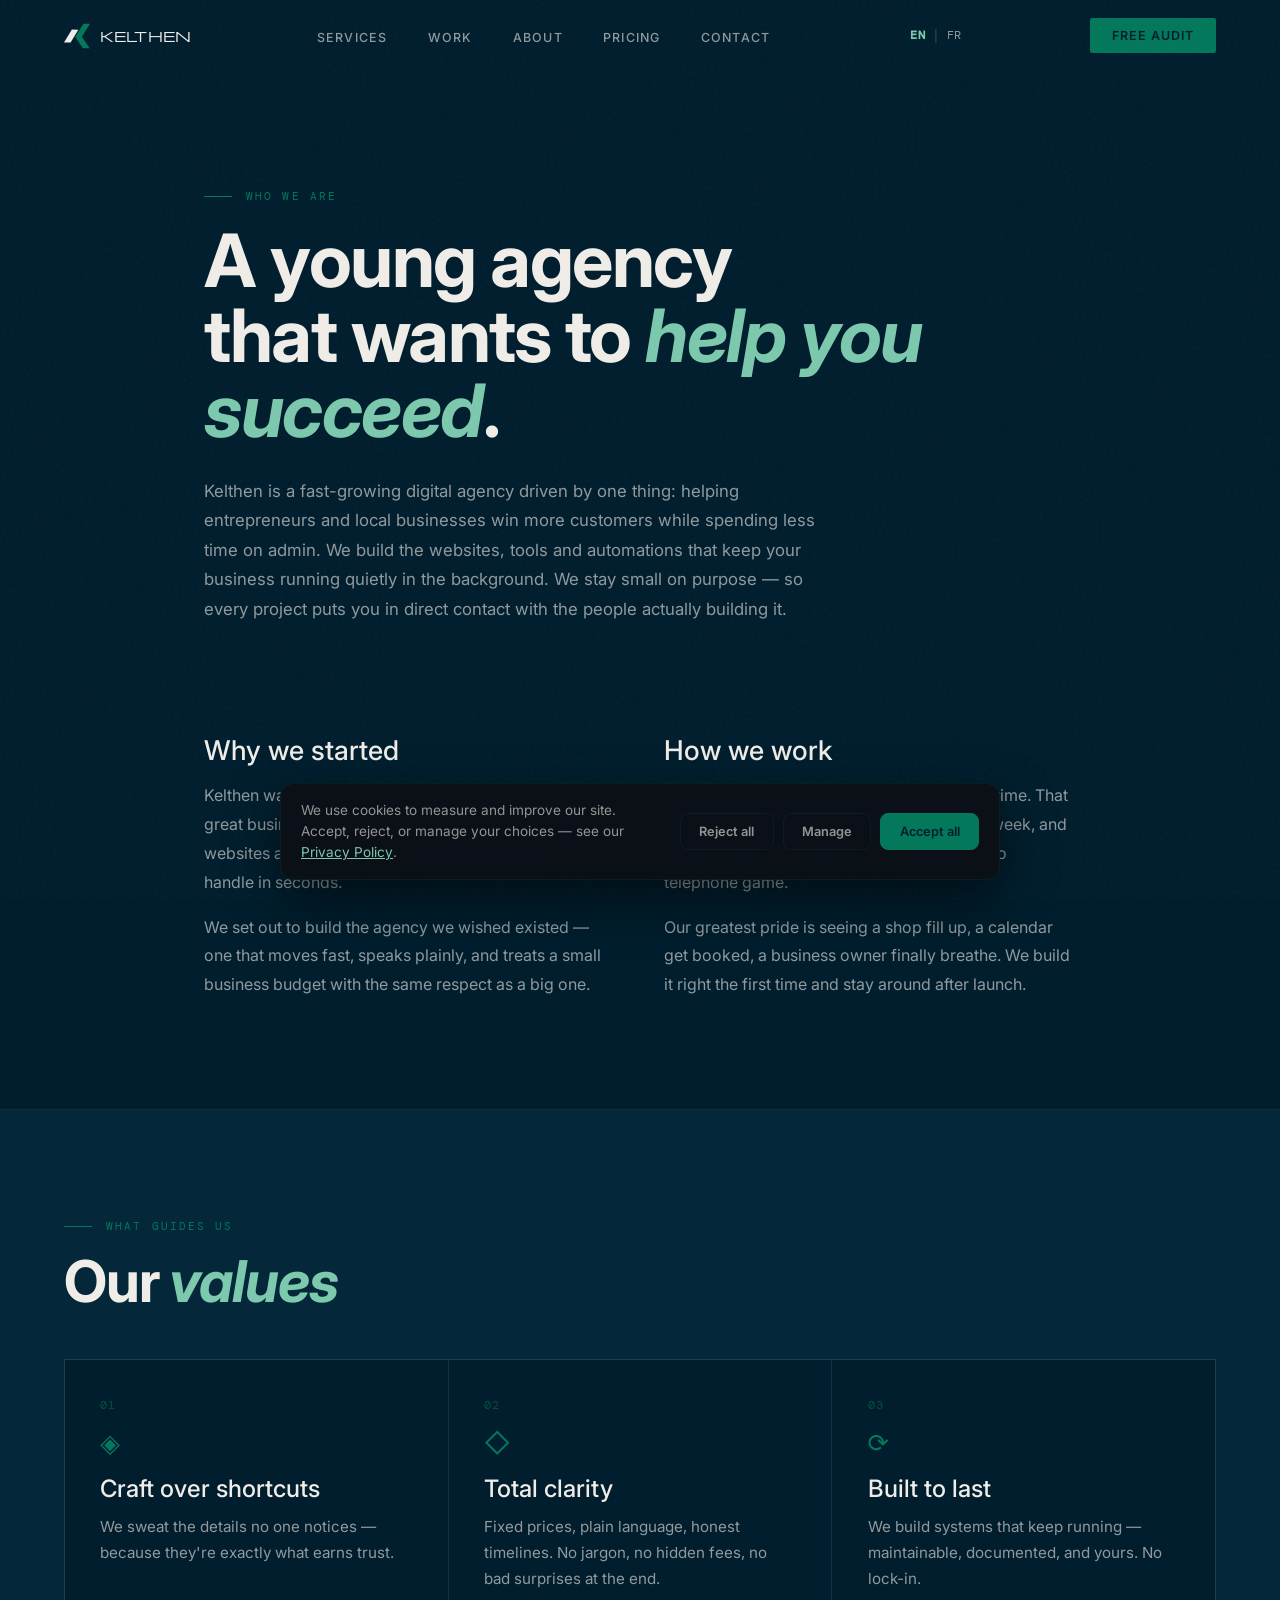
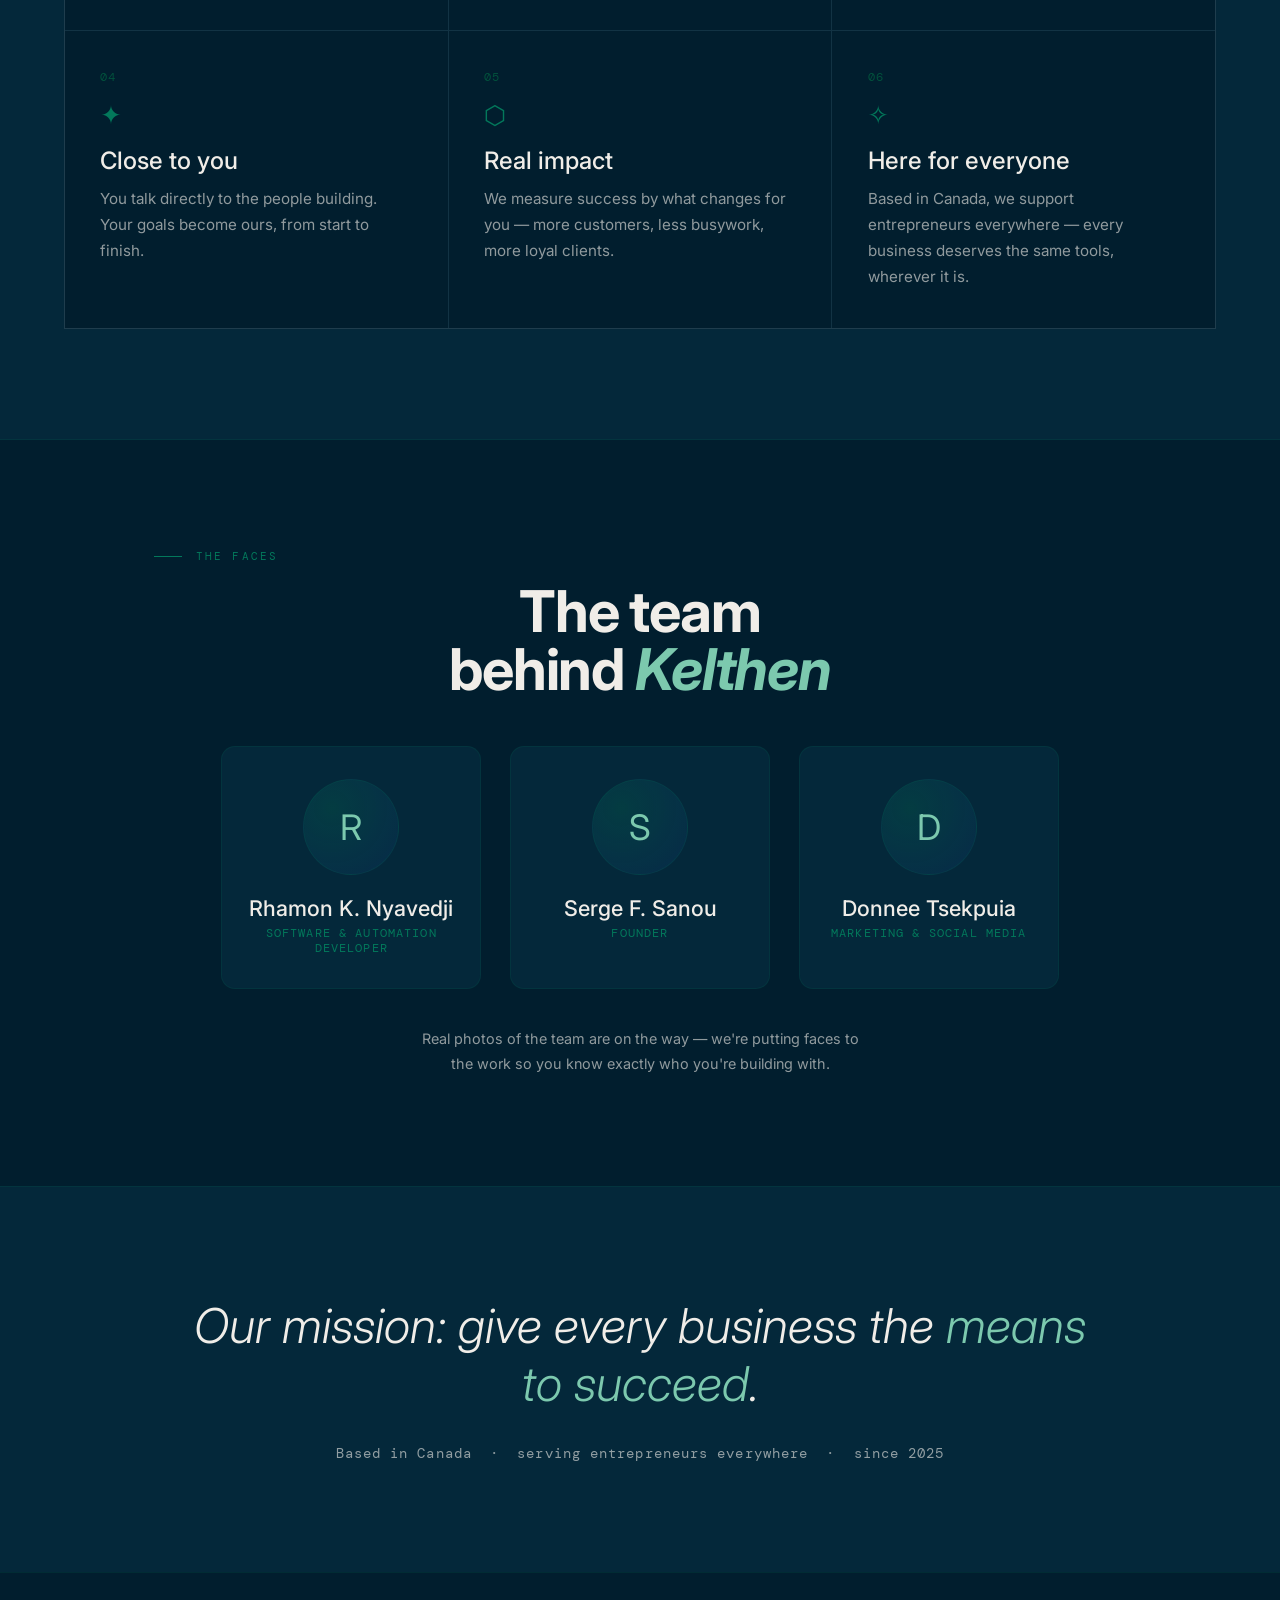
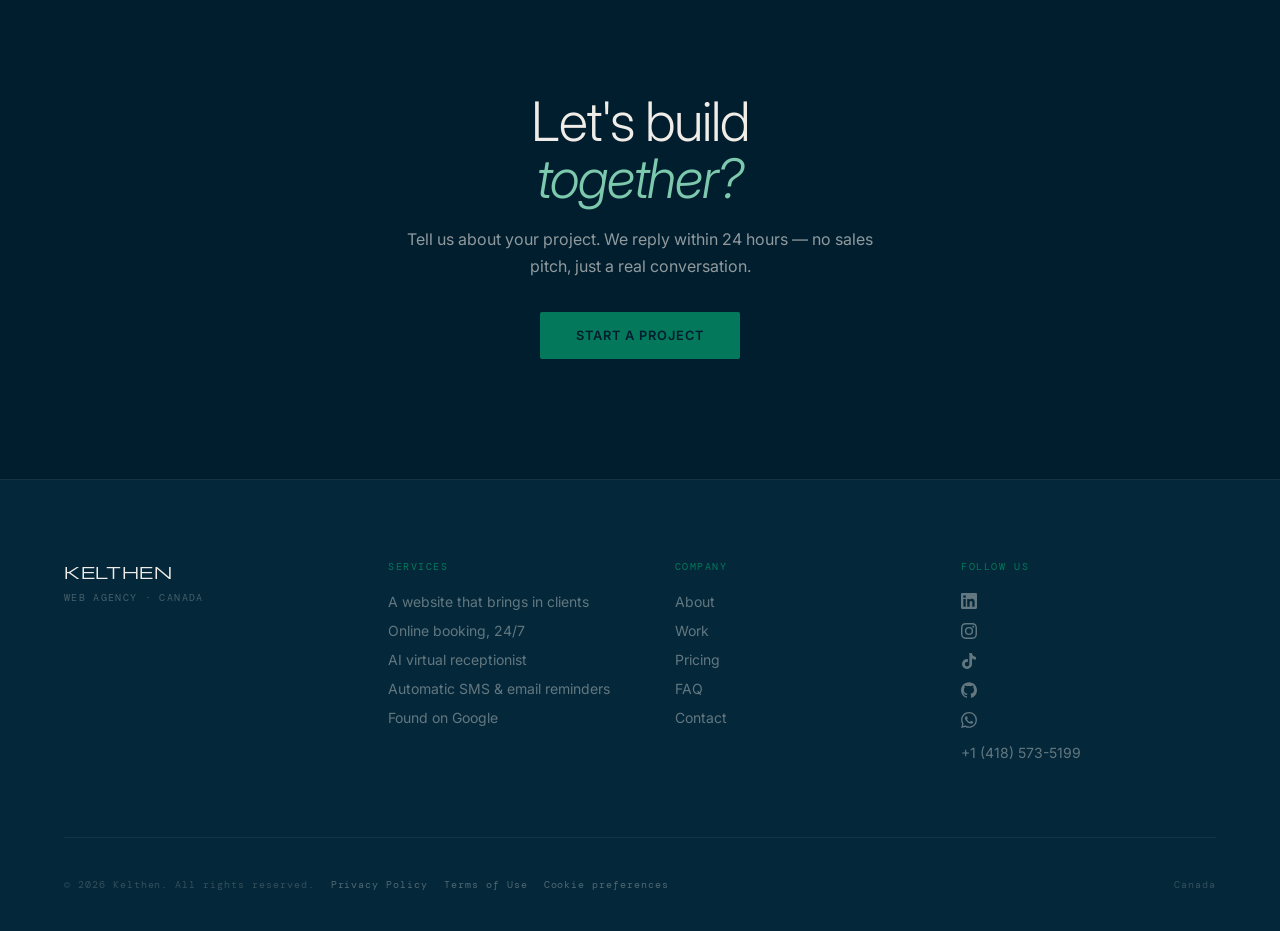
==== commit 48f56e8b: "Hero animé (particules → K + hub services) slogan « Un seul centre / Toute votre croissance » ; angl" ====
--- a/about.html
+++ b/about.html
@@ -1,5 +1,5 @@
 <!DOCTYPE html>
-<html lang="fr">
+<html lang="en">
 <head>
   <meta charset="UTF-8">
   <meta name="viewport" content="width=device-width, initial-scale=1.0">
@@ -49,9 +49,9 @@
     </ul>
 
     <div class="lang-switch" role="group" aria-label="Langue">
+      <button type="button" class="lang-btn" data-lang-btn="en">EN</button>
+      <span class="lang-sep" aria-hidden="true">|</span>
       <button type="button" class="lang-btn" data-lang-btn="fr">FR</button>
-      <span class="lang-sep" aria-hidden="true">|</span>
-      <button type="button" class="lang-btn" data-lang-btn="en">EN</button>
     </div>
     <button class="nav-cta" id="navCta" type="button" data-i18n="nav.cta">Audit gratuit</button>
     <button class="nav-hamburger" id="navHamburger" type="button" aria-label="Menu" aria-expanded="false" aria-controls="navMobile">
@@ -70,9 +70,9 @@
     <a href="pricing.html"  class="nav-mobile-link" data-mobile-link data-i18n="nav.pricing">Tarifs</a>
     <a href="contact.html"  class="nav-mobile-link" data-mobile-link data-i18n="nav.contact">Contact</a>
     <div class="lang-switch lang-switch-mobile" role="group" aria-label="Langue">
+      <button type="button" class="lang-btn" data-lang-btn="en">EN</button>
+      <span class="lang-sep" aria-hidden="true">|</span>
       <button type="button" class="lang-btn" data-lang-btn="fr">FR</button>
-      <span class="lang-sep" aria-hidden="true">|</span>
-      <button type="button" class="lang-btn" data-lang-btn="en">EN</button>
     </div>
     <button class="nav-mobile-cta" id="navMobileCta" type="button" data-i18n="nav.cta">Audit gratuit</button>
   </div>
--- a/assets/style.css
+++ b/assets/style.css
@@ -1328,6 +1328,31 @@
       max-width: 620px;
       margin-bottom: 1.25rem;
     }
+
+    .pm-visit {
+      display: inline-flex;
+      align-items: center;
+      gap: 0.5rem;
+      font-family: var(--sans);
+      font-size: 0.9rem;
+      font-weight: 700;
+      letter-spacing: 0.01em;
+      color: var(--bg);
+      background: var(--blue);
+      border-radius: 999px;
+      padding: 0.7rem 1.4rem;
+      margin-bottom: 1.75rem;
+      transition: transform 0.25s ease, box-shadow 0.25s ease, background 0.25s ease;
+    }
+
+    .pm-visit:hover {
+      transform: translateY(-2px);
+      background: var(--blue-light);
+      box-shadow: 0 12px 28px -12px rgba(3, 120, 91, 0.7);
+    }
+
+    .pm-visit span { transition: transform 0.25s ease; }
+    .pm-visit:hover span { transform: translate(2px, -2px); }
 
     .pm-stack {
       display: flex;
@@ -3186,3 +3211,80 @@
     }
     .hero-title em, .section-title em, .about-lead em, .legal-title em,
     .cta-title em, .home-cta-title em, .trust-quote em { font-style: italic; }
+
+    /* ═══════════════════════════════════════════════════════
+       Hero V2 — scène animée (particules → K + hub de services)
+       ═══════════════════════════════════════════════════════ */
+    .hero-v2 {
+      position: relative;
+      min-height: 100vh;
+      min-height: 100svh;
+      overflow: hidden;
+      color: #fff;
+      background: radial-gradient(70% 80% at 70% 50%, #022B34 0%, #011E2E 48%, #000000 100%);
+      --h-muted: rgba(193, 217, 229, 0.78);
+      --line: rgba(193, 217, 229, 0.22);
+      --pale: #C1D9E5;
+    }
+    .hero-v2 canvas { position: absolute; inset: 0; width: 100%; height: 100%; display: block; }
+    .hero-v2 .shade { position: absolute; inset: 0; pointer-events: none;
+      background: linear-gradient(90deg, rgba(0,12,20,0.82) 0%, rgba(0,12,20,0.4) 38%, transparent 62%); }
+    .hero-v2 .mark { position: absolute; left: 0; top: 0; opacity: 0; pointer-events: none;
+      filter: drop-shadow(0 0 24px rgba(3,120,91,0.55)); }
+    .hero-v2 .hud { position: absolute; inset: 0; width: 100%; height: 100%; pointer-events: none; }
+    .hero-v2 .hud .ring  { transform-box: fill-box; transform-origin: center; animation: hv-spin 40s linear infinite; }
+    .hero-v2 .hud .ring2 { transform-box: fill-box; transform-origin: center; animation: hv-spin 26s linear infinite reverse; }
+    @keyframes hv-spin { to { transform: rotate(360deg); } }
+
+    .hero-v2 .hero-v2-inner {
+      position: relative; z-index: 2;
+      min-height: 100vh; min-height: 100svh;
+      display: flex; flex-direction: column; justify-content: center;
+      max-width: 1360px; margin: 0 auto;
+      padding: 0 clamp(20px, 5vw, 72px);
+    }
+    .hero-v2 .copy { max-width: 720px; }
+    .hero-v2 h1 {
+      font-family: var(--sans);
+      font-size: clamp(2.7rem, 6vw, 5.8rem);
+      line-height: 0.94; letter-spacing: -0.045em; font-weight: 700;
+      color: #fff;
+    }
+    .hero-v2 h1 .l { display: block; overflow: hidden; padding-bottom: 0.08em; }
+    .hero-v2 h1 .l span { display: block; animation: hv-rise 1.1s cubic-bezier(.2,.7,.1,1) .4s both; }
+    .hero-v2 h1 .l + .l span { animation-delay: .55s; font-weight: 500; color: var(--h-muted); }
+    @keyframes hv-rise { from { transform: translateY(110%); } to { transform: none; } }
+
+    .hero-v2 .lead {
+      margin-top: 26px; max-width: 42ch;
+      font-family: var(--sans);
+      font-size: clamp(1.05rem, 1.35vw, 1.2rem); line-height: 1.55; color: var(--h-muted);
+      animation: hv-fade 1s .9s both;
+    }
+    .hero-v2 .ctas { margin-top: 34px; display: flex; flex-wrap: wrap; gap: 14px 24px; align-items: center; animation: hv-fade 1s 1.1s both; }
+    .hero-v2 .btn-hero {
+      background: var(--blue); color: #fff; text-decoration: none; font-family: var(--sans); font-weight: 600;
+      padding: 15px 26px; border-radius: 12px; transition: transform .2s, filter .2s;
+      box-shadow: 0 10px 40px -10px rgba(3,120,91,0.8);
+    }
+    .hero-v2 .btn-hero:hover { transform: translateY(-1px); filter: brightness(1.12); }
+    .hero-v2 .link-hero {
+      color: #fff; font-family: var(--sans); font-weight: 500; text-underline-offset: 6px;
+      text-decoration: underline; text-decoration-color: var(--line);
+    }
+    .hero-v2 .link-hero:hover { text-decoration-color: var(--pale); }
+    @keyframes hv-fade { from { opacity: 0; transform: translateY(10px); } to { opacity: 1; transform: none; } }
+
+    .hero-v2 .readout {
+      position: absolute; right: clamp(20px, 5vw, 72px); bottom: 28px; z-index: 2;
+      text-align: right; font-family: var(--sans); font-size: 0.8rem; color: var(--h-muted);
+      animation: hv-fade 1s 1.4s both;
+    }
+    .hero-v2 .readout b { display: block; font-size: 1.35rem; color: #fff; font-weight: 600; font-variant-numeric: tabular-nums; letter-spacing: -0.01em; }
+
+    @media (max-width: 760px) {
+      .hero-v2 .shade { background: linear-gradient(0deg, rgba(0,12,20,0.92) 0%, rgba(0,12,20,0.6) 42%, transparent 70%); }
+      .hero-v2 .hero-v2-inner { justify-content: flex-end; padding-bottom: 44px; }
+      .hero-v2 .copy { max-width: 100%; }
+      .hero-v2 .readout { display: none; }
+    }
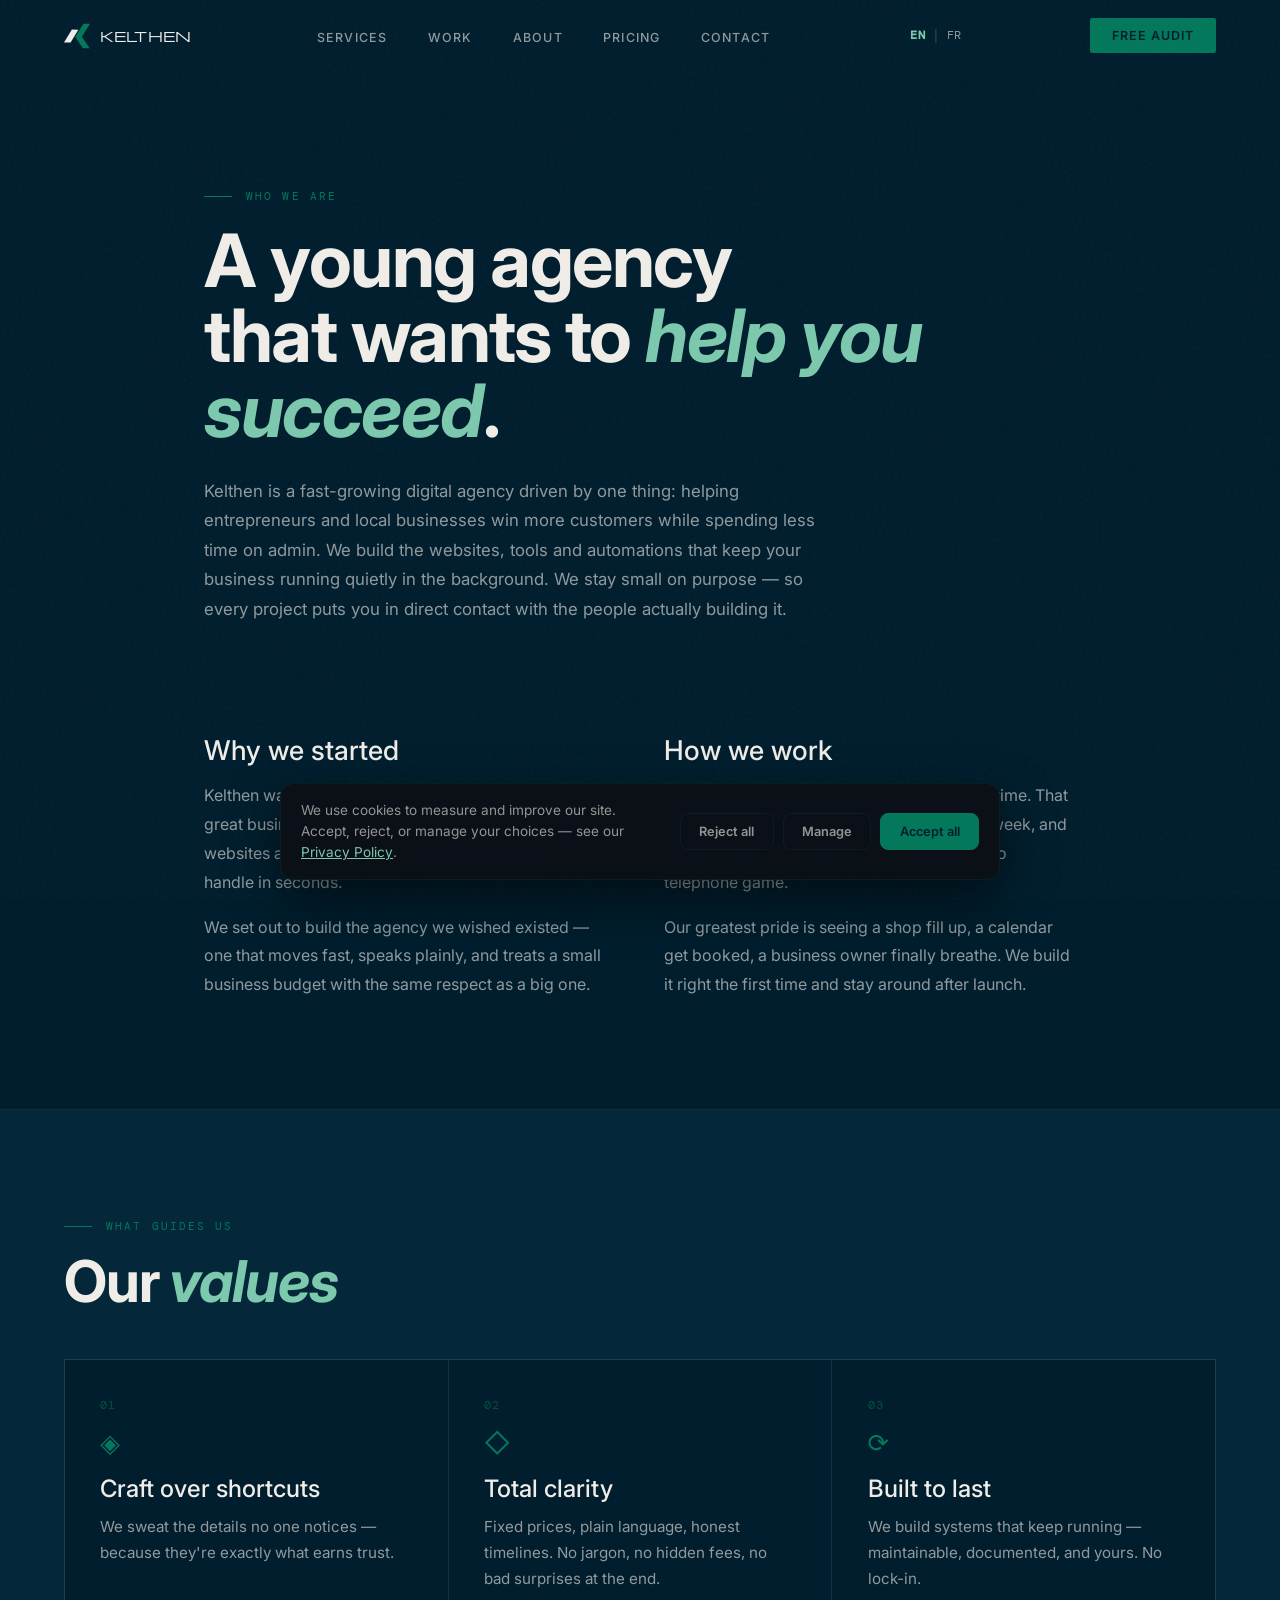
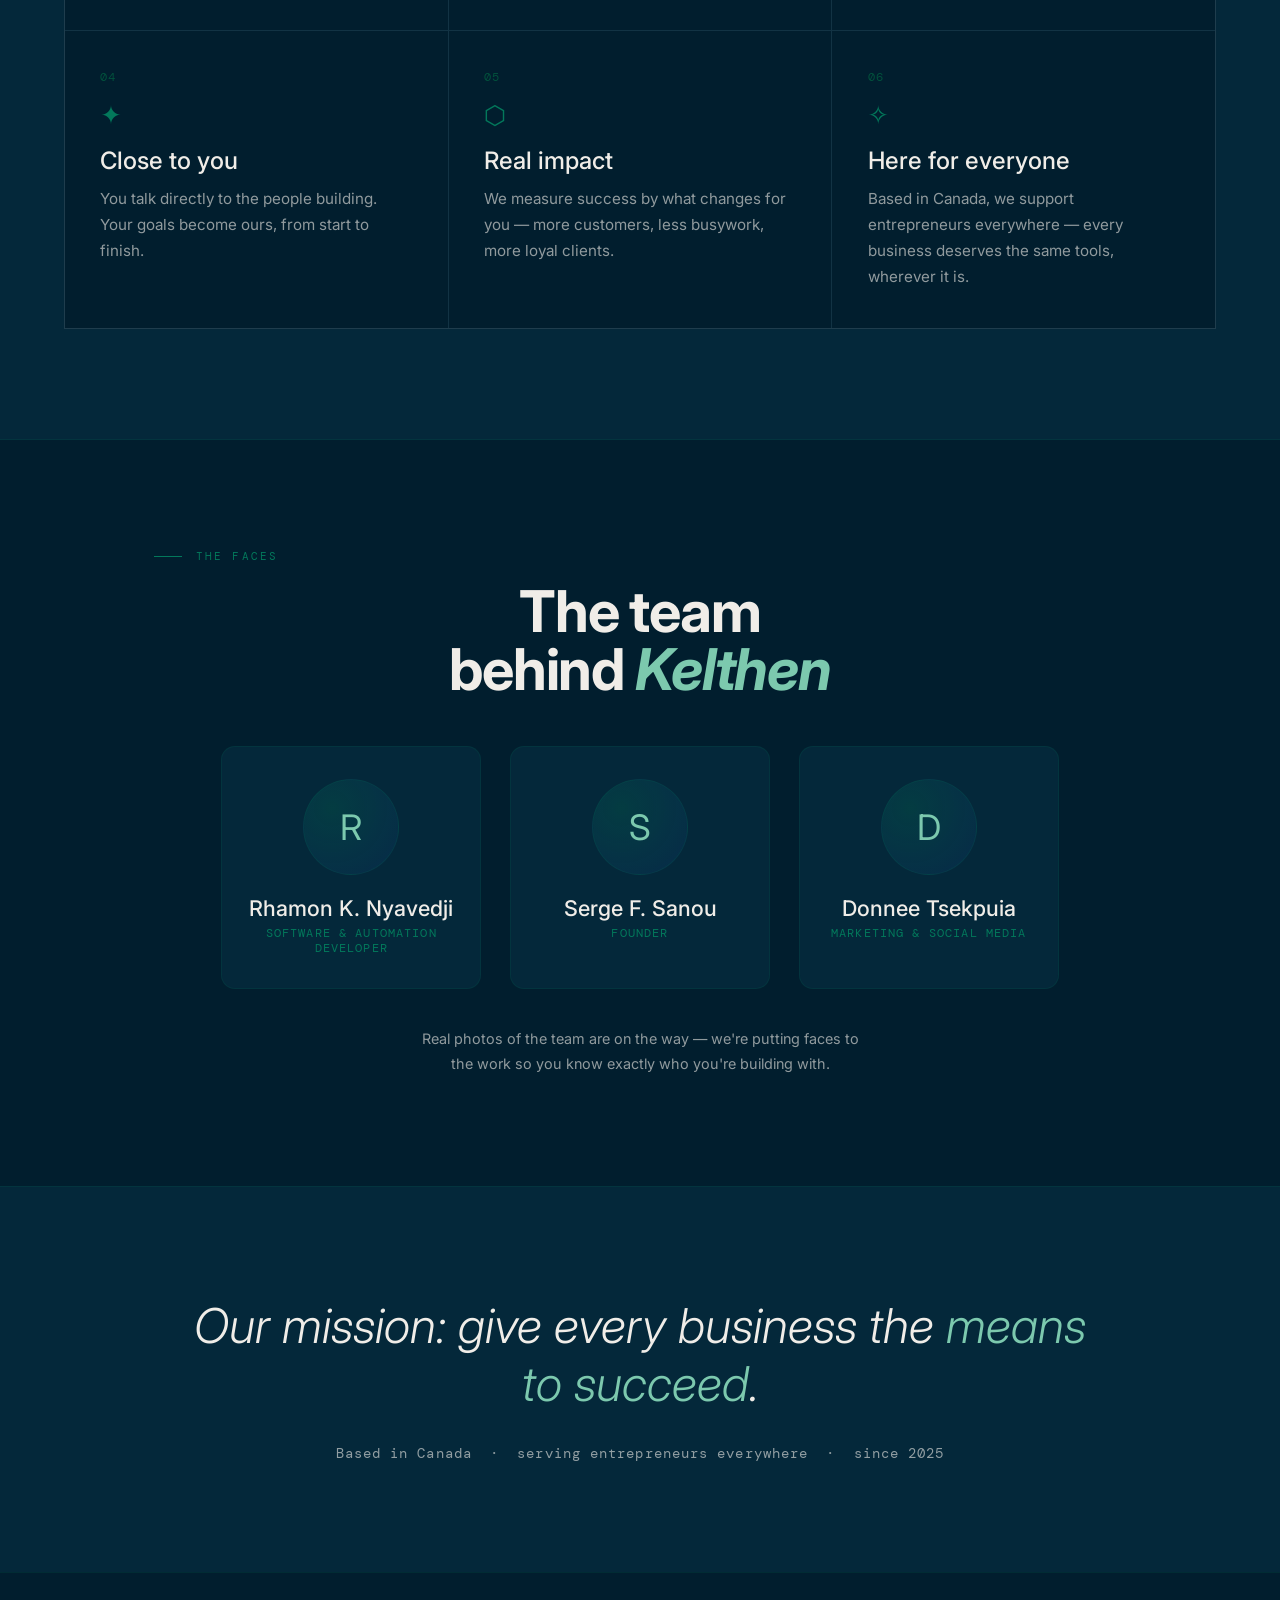
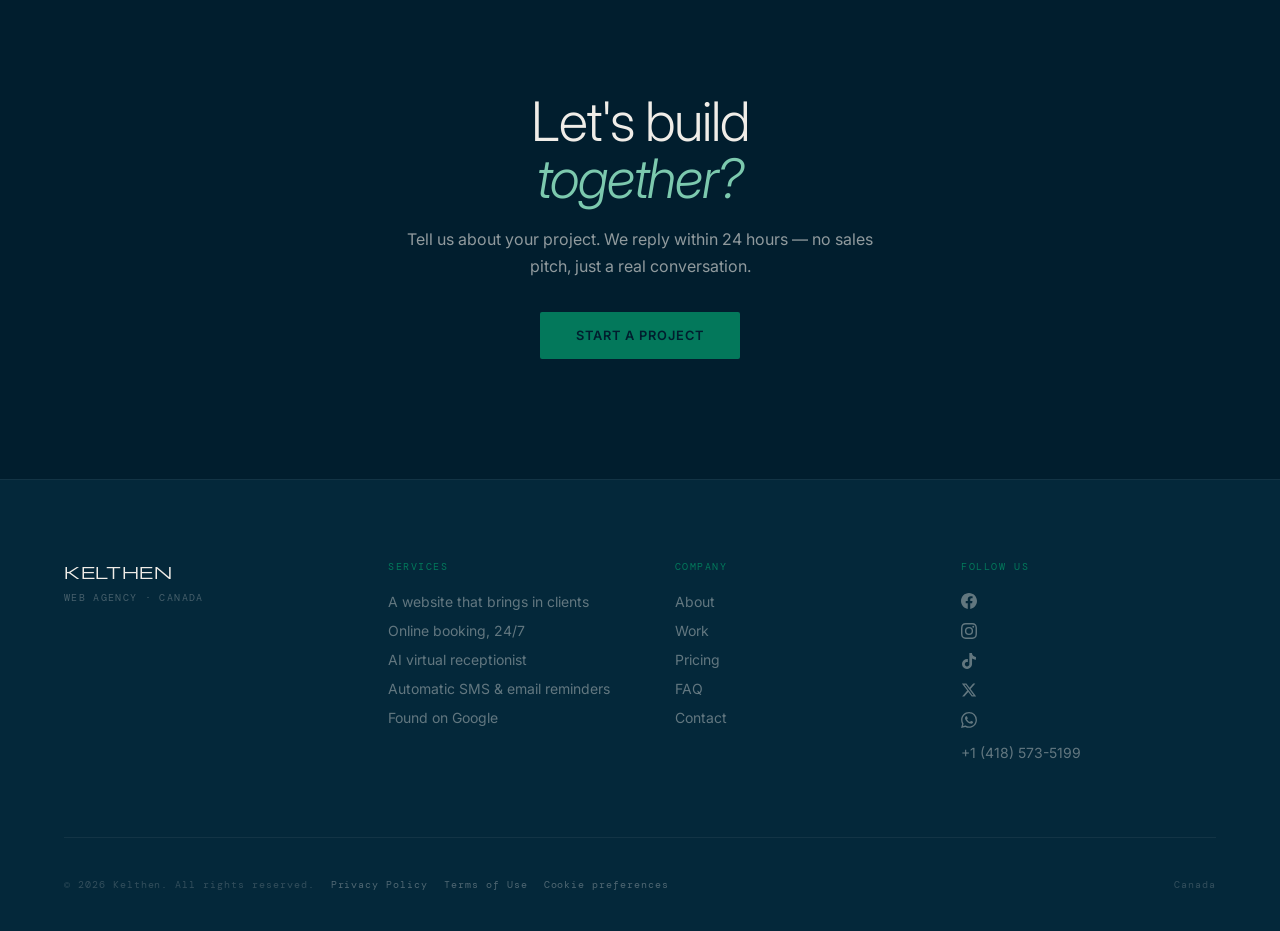
==== commit d69ef5b5: "Footer : réseaux sociaux Kelthen (Facebook, Instagram @keltheninc, X @KelthenGroup) ; retrait des li" ====
--- a/about.html
+++ b/about.html
@@ -233,17 +233,17 @@
         <div class="footer-col">
           <div class="footer-col-title" data-i18n="footer.connect">Nous suivre</div>
           <div class="footer-social">
-            <a href="#" aria-label="LinkedIn" target="_blank" rel="noopener noreferrer">
-              <svg viewBox="0 0 24 24" xmlns="http://www.w3.org/2000/svg"><path d="M20.447 20.452h-3.554v-5.569c0-1.328-.027-3.037-1.852-3.037-1.853 0-2.136 1.445-2.136 2.939v5.667H9.351V9h3.414v1.561h.046c.477-.9 1.637-1.85 3.37-1.85 3.601 0 4.267 2.37 4.267 5.455v6.286zM5.337 7.433a2.062 2.062 0 0 1-2.063-2.065 2.064 2.064 0 1 1 2.063 2.065zm1.782 13.019H3.555V9h3.564v11.452zM22.225 0H1.771C.792 0 0 .774 0 1.729v20.542C0 23.227.792 24 1.771 24h20.451C23.2 24 24 23.227 24 22.271V1.729C24 .774 23.2 0 22.222 0h.003z"/></svg>
-            </a>
-            <a href="https://www.instagram.com/novarift_it?igsh=MWxhajRzbHZwYmFhYQ==" aria-label="Instagram" target="_blank" rel="noopener noreferrer">
+            <a href="https://www.facebook.com/profile.php?id=61592897990111" aria-label="Facebook" target="_blank" rel="noopener noreferrer">
+              <svg viewBox="0 0 24 24" xmlns="http://www.w3.org/2000/svg"><path d="M24 12.073c0-6.627-5.373-12-12-12s-12 5.373-12 12c0 5.99 4.388 10.954 10.125 11.854v-8.385H7.078v-3.47h3.047V9.43c0-3.007 1.792-4.669 4.533-4.669 1.312 0 2.686.235 2.686.235v2.953H15.83c-1.491 0-1.956.925-1.956 1.874v2.25h3.328l-.532 3.47h-2.796v8.385C19.612 23.027 24 18.062 24 12.073z"/></svg>
+            </a>
+            <a href="https://www.instagram.com/keltheninc" aria-label="Instagram" target="_blank" rel="noopener noreferrer">
               <svg viewBox="0 0 24 24" xmlns="http://www.w3.org/2000/svg"><path d="M12 2.163c3.204 0 3.584.012 4.85.07 3.252.148 4.771 1.691 4.919 4.919.058 1.265.069 1.645.069 4.849 0 3.205-.012 3.584-.069 4.849-.149 3.225-1.664 4.771-4.919 4.919-1.266.058-1.644.07-4.85.07-3.204 0-3.584-.012-4.849-.07-3.26-.149-4.771-1.699-4.919-4.92-.058-1.265-.07-1.644-.07-4.849 0-3.204.013-3.583.07-4.849.149-3.227 1.664-4.771 4.919-4.919 1.266-.057 1.645-.069 4.849-.069zm0-2.163c-3.259 0-3.667.014-4.947.072-4.358.2-6.78 2.618-6.98 6.98-.059 1.281-.073 1.689-.073 4.948 0 3.259.014 3.668.072 4.948.2 4.358 2.618 6.78 6.98 6.98 1.281.058 1.689.072 4.948.072 3.259 0 3.668-.014 4.948-.072 4.354-.2 6.782-2.618 6.979-6.98.059-1.28.073-1.689.073-4.948 0-3.259-.014-3.667-.072-4.947-.196-4.354-2.617-6.78-6.979-6.98-1.281-.059-1.69-.073-4.949-.073zm0 5.838a6.162 6.162 0 1 0 0 12.324 6.162 6.162 0 0 0 0-12.324zM12 16a4 4 0 1 1 0-8 4 4 0 0 1 0 8zm6.406-11.845a1.44 1.44 0 1 0 0 2.881 1.44 1.44 0 0 0 0-2.881z"/></svg>
             </a>
             <a href="https://vt.tiktok.com/ZSxYxxTce" aria-label="TikTok" target="_blank" rel="noopener noreferrer">
               <svg viewBox="0 0 24 24" xmlns="http://www.w3.org/2000/svg"><path d="M12.525.02c1.31-.02 2.61-.01 3.91-.02.08 1.53.63 3.09 1.75 4.17 1.12 1.11 2.7 1.62 4.24 1.79v4.03c-1.44-.05-2.89-.35-4.2-.97-.57-.26-1.1-.59-1.62-.93-.01 2.92.01 5.84-.02 8.75-.08 1.4-.54 2.79-1.35 3.94-1.31 1.92-3.58 3.17-5.91 3.21-1.43.08-2.86-.31-4.08-1.03-2.02-1.19-3.44-3.37-3.65-5.71-.02-.5-.03-1-.01-1.49.18-1.9 1.12-3.72 2.58-4.96 1.66-1.44 3.98-2.13 6.15-1.72.02 1.48-.04 2.96-.04 4.44-.99-.32-2.15-.23-3.02.37-.63.41-1.11 1.04-1.36 1.75-.21.51-.15 1.07-.14 1.61.24 1.64 1.82 3.02 3.5 2.87 1.12-.01 2.19-.66 2.77-1.61.19-.33.4-.67.41-1.06.1-1.79.06-3.57.07-5.36.01-4.03-.01-8.05.02-12.07z"/></svg>
             </a>
-            <a href="#" aria-label="GitHub" target="_blank" rel="noopener noreferrer">
-              <svg viewBox="0 0 24 24" xmlns="http://www.w3.org/2000/svg"><path d="M12 .297c-6.63 0-12 5.373-12 12 0 5.303 3.438 9.8 8.205 11.385.6.113.82-.258.82-.577 0-.285-.01-1.04-.015-2.04-3.338.724-4.042-1.61-4.042-1.61C4.422 18.07 3.633 17.7 3.633 17.7c-1.087-.744.084-.729.084-.729 1.205.084 1.838 1.236 1.838 1.236 1.07 1.835 2.809 1.305 3.495.998.108-.776.417-1.305.76-1.605-2.665-.3-5.466-1.332-5.466-5.93 0-1.31.465-2.38 1.235-3.22-.135-.303-.54-1.523.105-3.176 0 0 1.005-.322 3.3 1.23.96-.267 1.98-.399 3-.405 1.02.006 2.04.138 3 .405 2.28-1.552 3.285-1.23 3.285-1.23.645 1.653.24 2.873.12 3.176.765.84 1.23 1.91 1.23 3.22 0 4.61-2.805 5.625-5.475 5.92.42.36.81 1.096.81 2.22 0 1.606-.015 2.896-.015 3.286 0 .315.21.69.825.57C20.565 22.092 24 17.592 24 12.297c0-6.627-5.373-12-12-12"/></svg>
+            <a href="https://x.com/KelthenGroup" aria-label="X (Twitter)" target="_blank" rel="noopener noreferrer">
+              <svg viewBox="0 0 24 24" xmlns="http://www.w3.org/2000/svg"><path d="M18.244 2.25h3.308l-7.227 8.26 8.502 11.24H16.17l-5.214-6.817L4.99 21.75H1.68l7.73-8.835L1.254 2.25H8.08l4.713 6.231zm-1.161 17.52h1.833L7.084 4.126H5.117z"/></svg>
             </a>
             <a href="https://wa.me/14185735199" aria-label="WhatsApp" target="_blank" rel="noopener noreferrer">
               <svg viewBox="0 0 24 24" xmlns="http://www.w3.org/2000/svg"><path d="M17.472 14.382c-.297-.149-1.758-.867-2.03-.967-.273-.099-.471-.148-.67.15-.197.297-.767.966-.94 1.164-.173.199-.347.223-.644.075-.297-.15-1.255-.463-2.39-1.475-.883-.788-1.48-1.761-1.653-2.059-.173-.297-.018-.458.13-.606.134-.133.298-.347.446-.52.149-.174.198-.298.298-.497.099-.198.05-.371-.025-.52-.075-.149-.669-1.612-.916-2.207-.242-.579-.487-.5-.669-.51-.173-.008-.371-.01-.57-.01-.198 0-.52.074-.792.372-.272.297-1.04 1.016-1.04 2.479 0 1.462 1.065 2.875 1.213 3.074.149.198 2.096 3.2 5.077 4.487.709.306 1.262.489 1.694.625.712.227 1.36.195 1.871.118.571-.085 1.758-.719 2.006-1.413.248-.694.248-1.289.173-1.413-.074-.124-.272-.198-.57-.347m-5.421 7.403h-.004a9.87 9.87 0 0 1-5.031-1.378l-.361-.214-3.741.982.998-3.648-.235-.374a9.86 9.86 0 0 1-1.51-5.26c.001-5.45 4.436-9.884 9.888-9.884 2.64 0 5.122 1.03 6.988 2.898a9.825 9.825 0 0 1 2.893 6.994c-.003 5.45-4.437 9.884-9.885 9.884m8.413-18.297A11.815 11.815 0 0 0 12.05 0C5.495 0 .16 5.335.157 11.892c0 2.096.547 4.142 1.588 5.945L.057 24l6.305-1.654a11.882 11.882 0 0 0 5.683 1.448h.005c6.554 0 11.89-5.335 11.893-11.893a11.821 11.821 0 0 0-3.48-8.413z"/></svg>
--- a/assets/style.css
+++ b/assets/style.css
@@ -3212,79 +3212,5 @@
     .hero-title em, .section-title em, .about-lead em, .legal-title em,
     .cta-title em, .home-cta-title em, .trust-quote em { font-style: italic; }
 
-    /* ═══════════════════════════════════════════════════════
-       Hero V2 — scène animée (particules → K + hub de services)
-       ═══════════════════════════════════════════════════════ */
-    .hero-v2 {
-      position: relative;
-      min-height: 100vh;
-      min-height: 100svh;
-      overflow: hidden;
-      color: #fff;
-      background: radial-gradient(70% 80% at 70% 50%, #022B34 0%, #011E2E 48%, #000000 100%);
-      --h-muted: rgba(193, 217, 229, 0.78);
-      --line: rgba(193, 217, 229, 0.22);
-      --pale: #C1D9E5;
-    }
-    .hero-v2 canvas { position: absolute; inset: 0; width: 100%; height: 100%; display: block; }
-    .hero-v2 .shade { position: absolute; inset: 0; pointer-events: none;
-      background: linear-gradient(90deg, rgba(0,12,20,0.82) 0%, rgba(0,12,20,0.4) 38%, transparent 62%); }
-    .hero-v2 .mark { position: absolute; left: 0; top: 0; opacity: 0; pointer-events: none;
-      filter: drop-shadow(0 0 24px rgba(3,120,91,0.55)); }
-    .hero-v2 .hud { position: absolute; inset: 0; width: 100%; height: 100%; pointer-events: none; }
-    .hero-v2 .hud .ring  { transform-box: fill-box; transform-origin: center; animation: hv-spin 40s linear infinite; }
-    .hero-v2 .hud .ring2 { transform-box: fill-box; transform-origin: center; animation: hv-spin 26s linear infinite reverse; }
-    @keyframes hv-spin { to { transform: rotate(360deg); } }
-
-    .hero-v2 .hero-v2-inner {
-      position: relative; z-index: 2;
-      min-height: 100vh; min-height: 100svh;
-      display: flex; flex-direction: column; justify-content: center;
-      max-width: 1360px; margin: 0 auto;
-      padding: 0 clamp(20px, 5vw, 72px);
-    }
-    .hero-v2 .copy { max-width: 720px; }
-    .hero-v2 h1 {
-      font-family: var(--sans);
-      font-size: clamp(2.7rem, 6vw, 5.8rem);
-      line-height: 0.94; letter-spacing: -0.045em; font-weight: 700;
-      color: #fff;
-    }
-    .hero-v2 h1 .l { display: block; overflow: hidden; padding-bottom: 0.08em; }
-    .hero-v2 h1 .l span { display: block; animation: hv-rise 1.1s cubic-bezier(.2,.7,.1,1) .4s both; }
-    .hero-v2 h1 .l + .l span { animation-delay: .55s; font-weight: 500; color: var(--h-muted); }
-    @keyframes hv-rise { from { transform: translateY(110%); } to { transform: none; } }
-
-    .hero-v2 .lead {
-      margin-top: 26px; max-width: 42ch;
-      font-family: var(--sans);
-      font-size: clamp(1.05rem, 1.35vw, 1.2rem); line-height: 1.55; color: var(--h-muted);
-      animation: hv-fade 1s .9s both;
-    }
-    .hero-v2 .ctas { margin-top: 34px; display: flex; flex-wrap: wrap; gap: 14px 24px; align-items: center; animation: hv-fade 1s 1.1s both; }
-    .hero-v2 .btn-hero {
-      background: var(--blue); color: #fff; text-decoration: none; font-family: var(--sans); font-weight: 600;
-      padding: 15px 26px; border-radius: 12px; transition: transform .2s, filter .2s;
-      box-shadow: 0 10px 40px -10px rgba(3,120,91,0.8);
-    }
-    .hero-v2 .btn-hero:hover { transform: translateY(-1px); filter: brightness(1.12); }
-    .hero-v2 .link-hero {
-      color: #fff; font-family: var(--sans); font-weight: 500; text-underline-offset: 6px;
-      text-decoration: underline; text-decoration-color: var(--line);
-    }
-    .hero-v2 .link-hero:hover { text-decoration-color: var(--pale); }
-    @keyframes hv-fade { from { opacity: 0; transform: translateY(10px); } to { opacity: 1; transform: none; } }
-
-    .hero-v2 .readout {
-      position: absolute; right: clamp(20px, 5vw, 72px); bottom: 28px; z-index: 2;
-      text-align: right; font-family: var(--sans); font-size: 0.8rem; color: var(--h-muted);
-      animation: hv-fade 1s 1.4s both;
-    }
-    .hero-v2 .readout b { display: block; font-size: 1.35rem; color: #fff; font-weight: 600; font-variant-numeric: tabular-nums; letter-spacing: -0.01em; }
-
-    @media (max-width: 760px) {
-      .hero-v2 .shade { background: linear-gradient(0deg, rgba(0,12,20,0.92) 0%, rgba(0,12,20,0.6) 42%, transparent 70%); }
-      .hero-v2 .hero-v2-inner { justify-content: flex-end; padding-bottom: 44px; }
-      .hero-v2 .copy { max-width: 100%; }
-      .hero-v2 .readout { display: none; }
-    }
+    /* ═══ Hero « The Intelligence System » — police de marque (Inter) ═══ */
+    .kx { --kx-font: 'Inter', system-ui, sans-serif; }
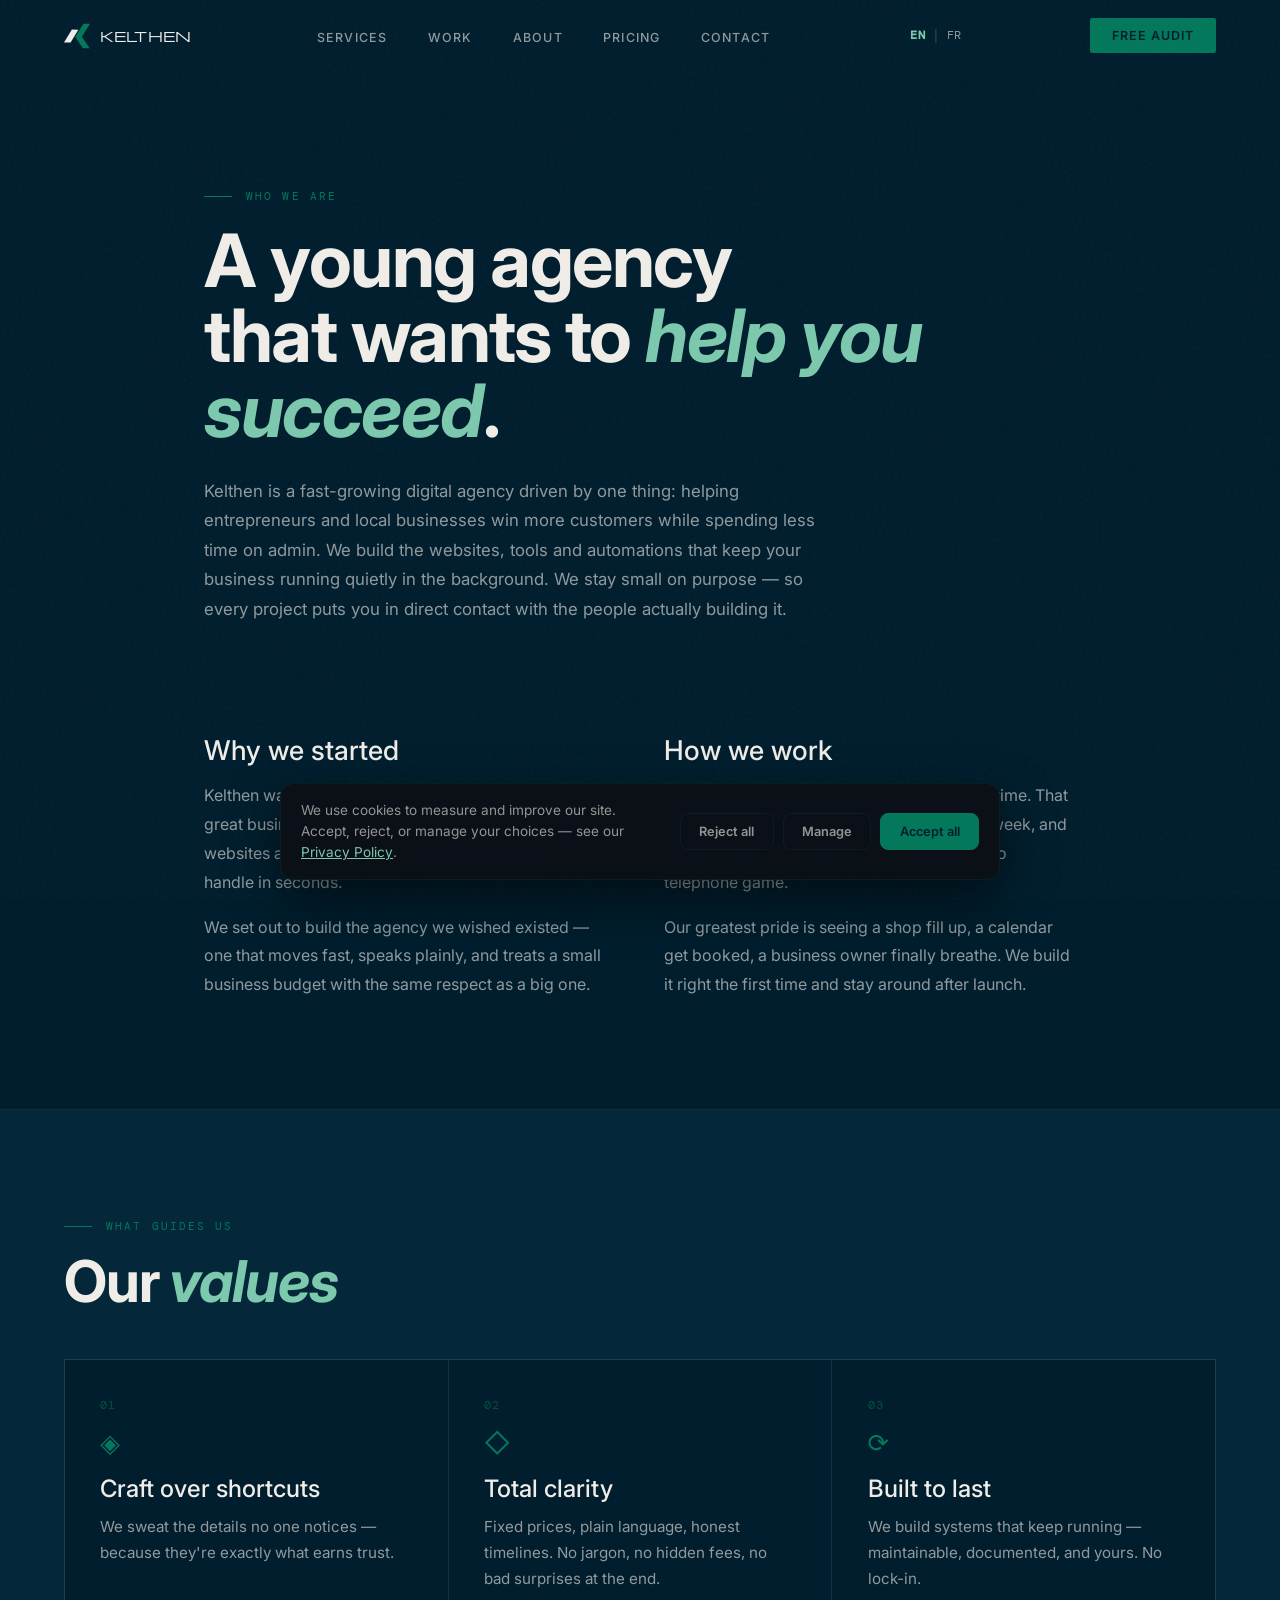
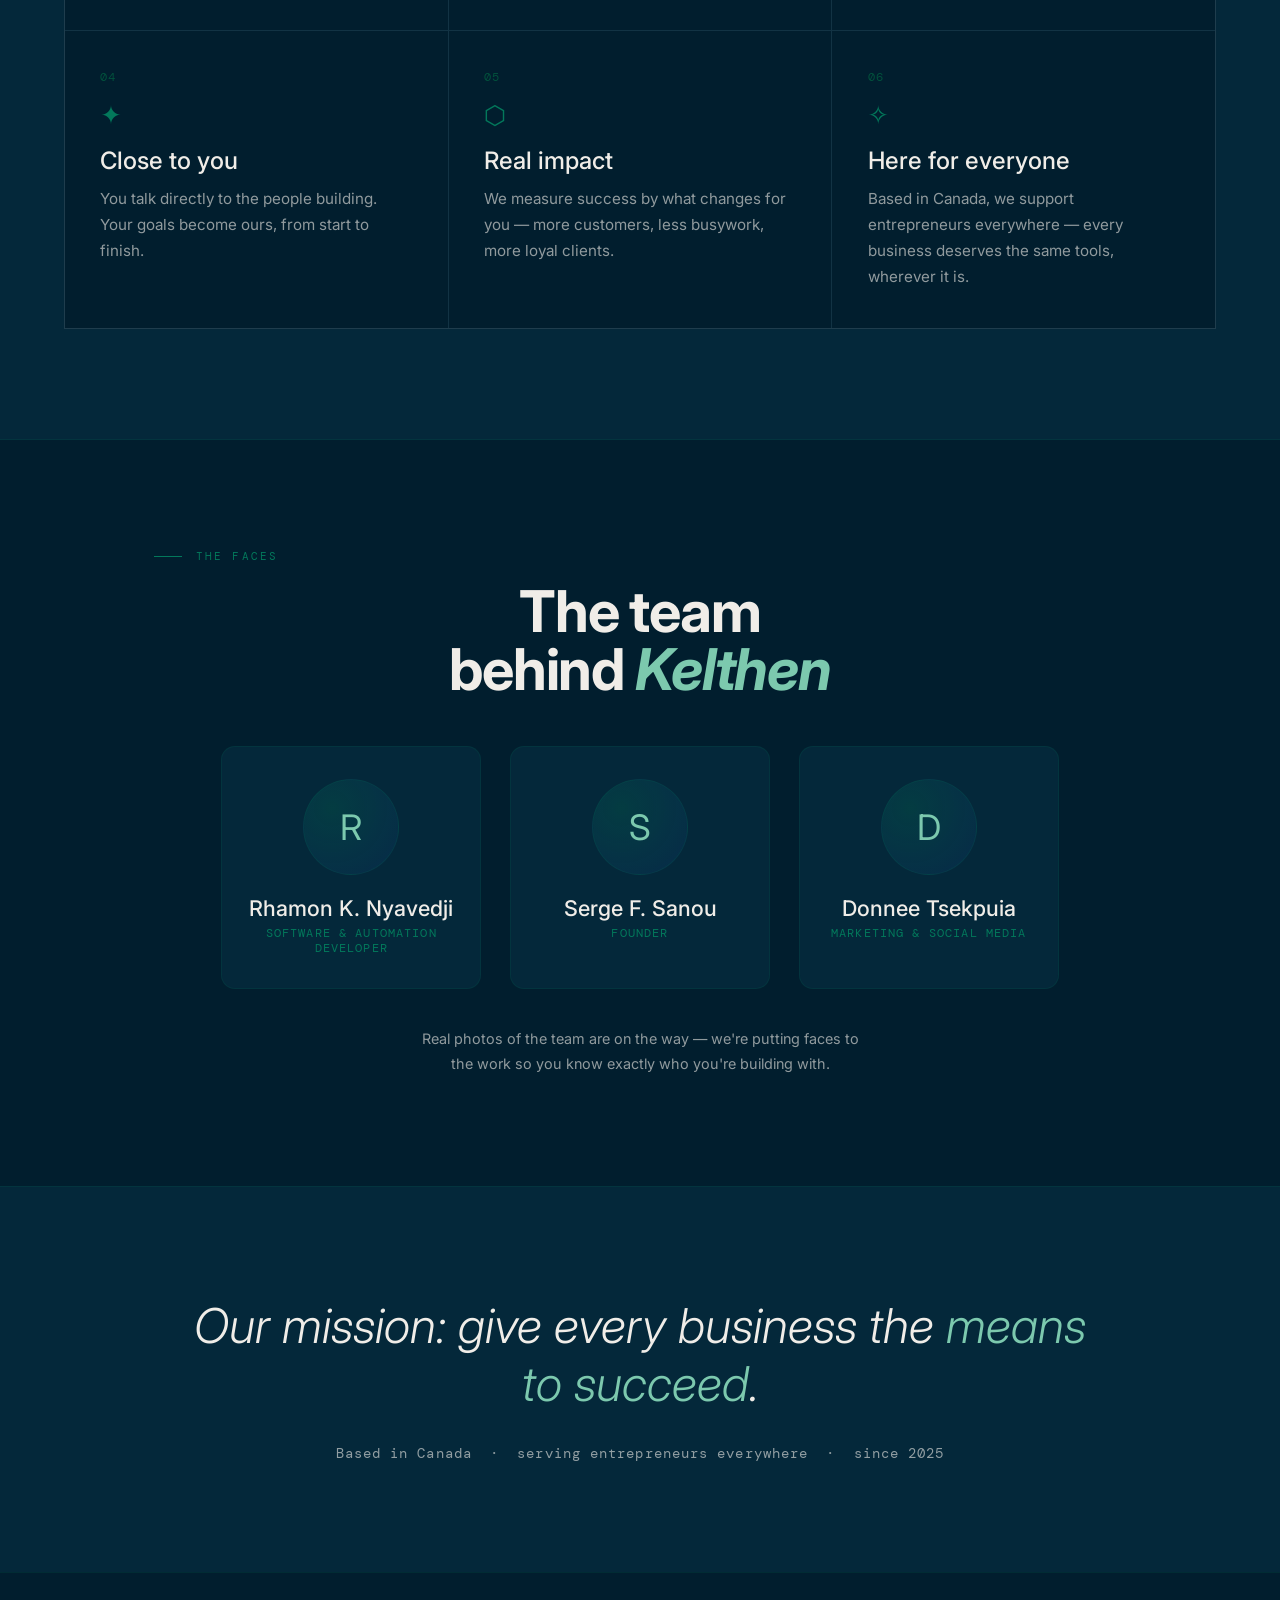
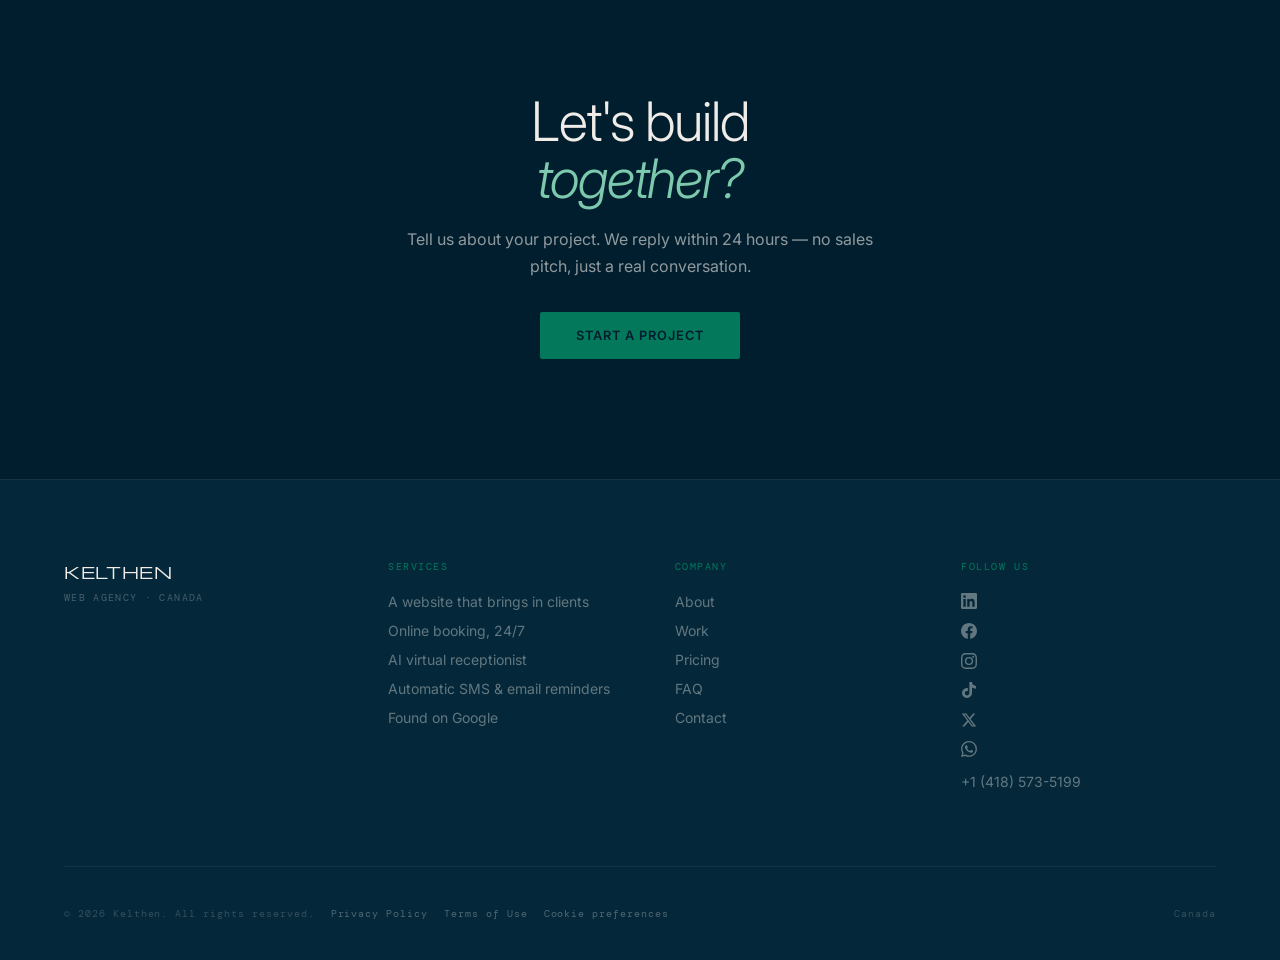
==== commit 15c2d40f: "Footer : restaurer LinkedIn (placeholder à compléter), garder GitHub retiré" ====
--- a/about.html
+++ b/about.html
@@ -233,6 +233,9 @@
         <div class="footer-col">
           <div class="footer-col-title" data-i18n="footer.connect">Nous suivre</div>
           <div class="footer-social">
+            <a href="#" aria-label="LinkedIn" target="_blank" rel="noopener noreferrer">
+              <svg viewBox="0 0 24 24" xmlns="http://www.w3.org/2000/svg"><path d="M20.447 20.452h-3.554v-5.569c0-1.328-.027-3.037-1.852-3.037-1.853 0-2.136 1.445-2.136 2.939v5.667H9.351V9h3.414v1.561h.046c.477-.9 1.637-1.85 3.37-1.85 3.601 0 4.267 2.37 4.267 5.455v6.286zM5.337 7.433a2.062 2.062 0 0 1-2.063-2.065 2.064 2.064 0 1 1 2.063 2.065zm1.782 13.019H3.555V9h3.564v11.452zM22.225 0H1.771C.792 0 0 .774 0 1.729v20.542C0 23.227.792 24 1.771 24h20.451C23.2 24 24 23.227 24 22.271V1.729C24 .774 23.2 0 22.222 0h.003z"/></svg>
+            </a>
             <a href="https://www.facebook.com/profile.php?id=61592897990111" aria-label="Facebook" target="_blank" rel="noopener noreferrer">
               <svg viewBox="0 0 24 24" xmlns="http://www.w3.org/2000/svg"><path d="M24 12.073c0-6.627-5.373-12-12-12s-12 5.373-12 12c0 5.99 4.388 10.954 10.125 11.854v-8.385H7.078v-3.47h3.047V9.43c0-3.007 1.792-4.669 4.533-4.669 1.312 0 2.686.235 2.686.235v2.953H15.83c-1.491 0-1.956.925-1.956 1.874v2.25h3.328l-.532 3.47h-2.796v8.385C19.612 23.027 24 18.062 24 12.073z"/></svg>
             </a>
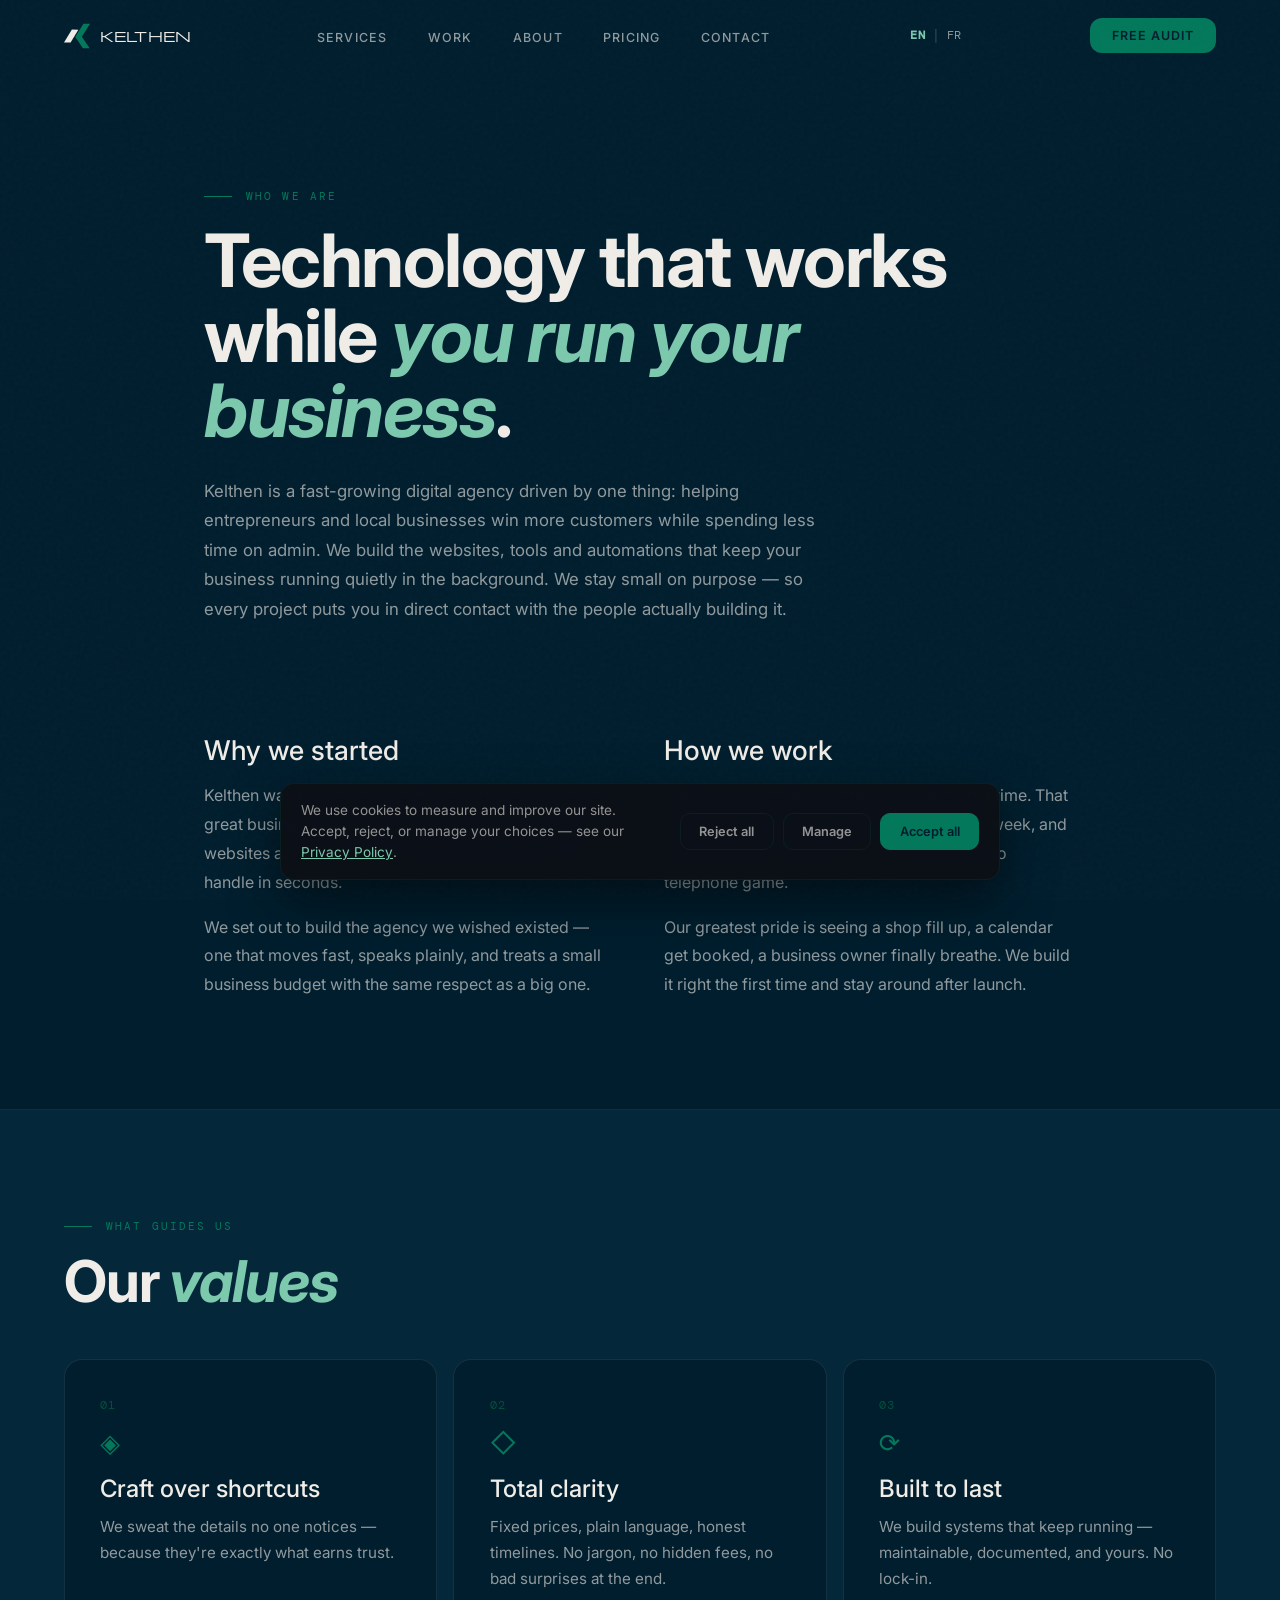
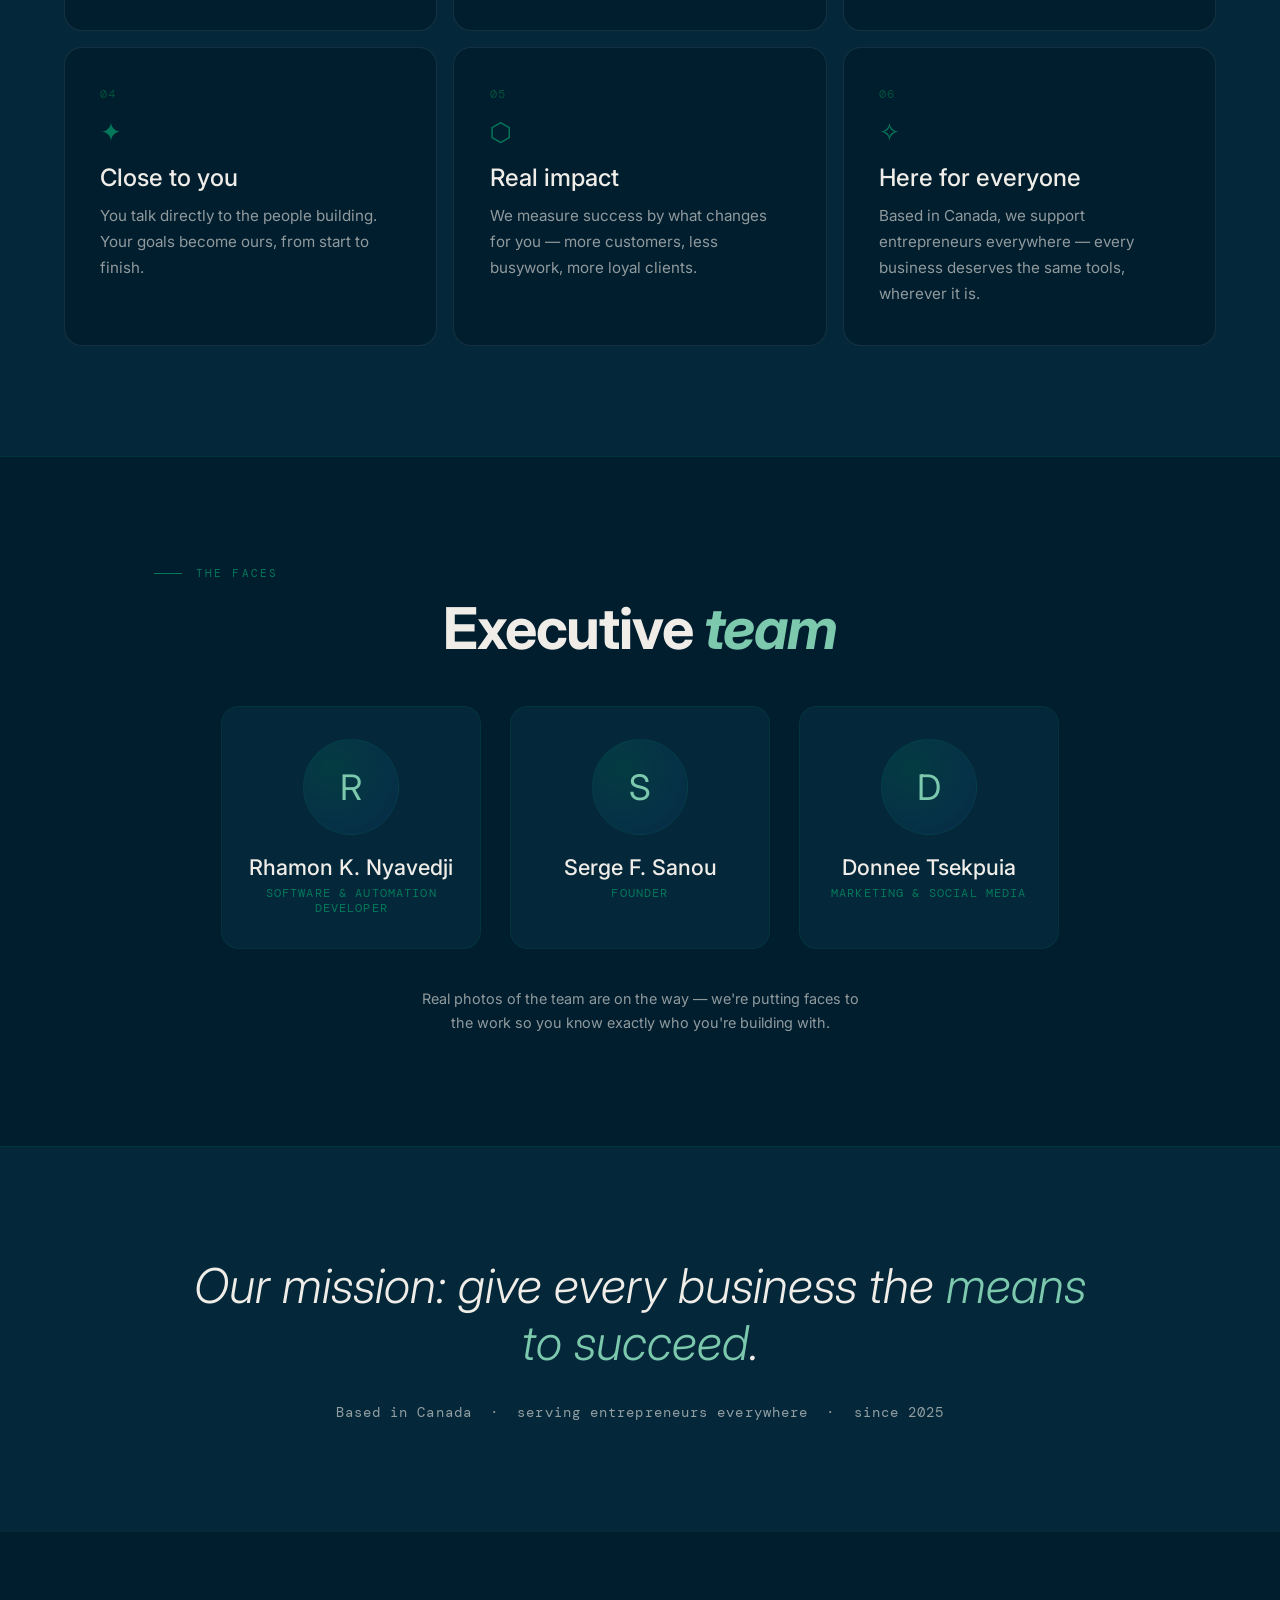
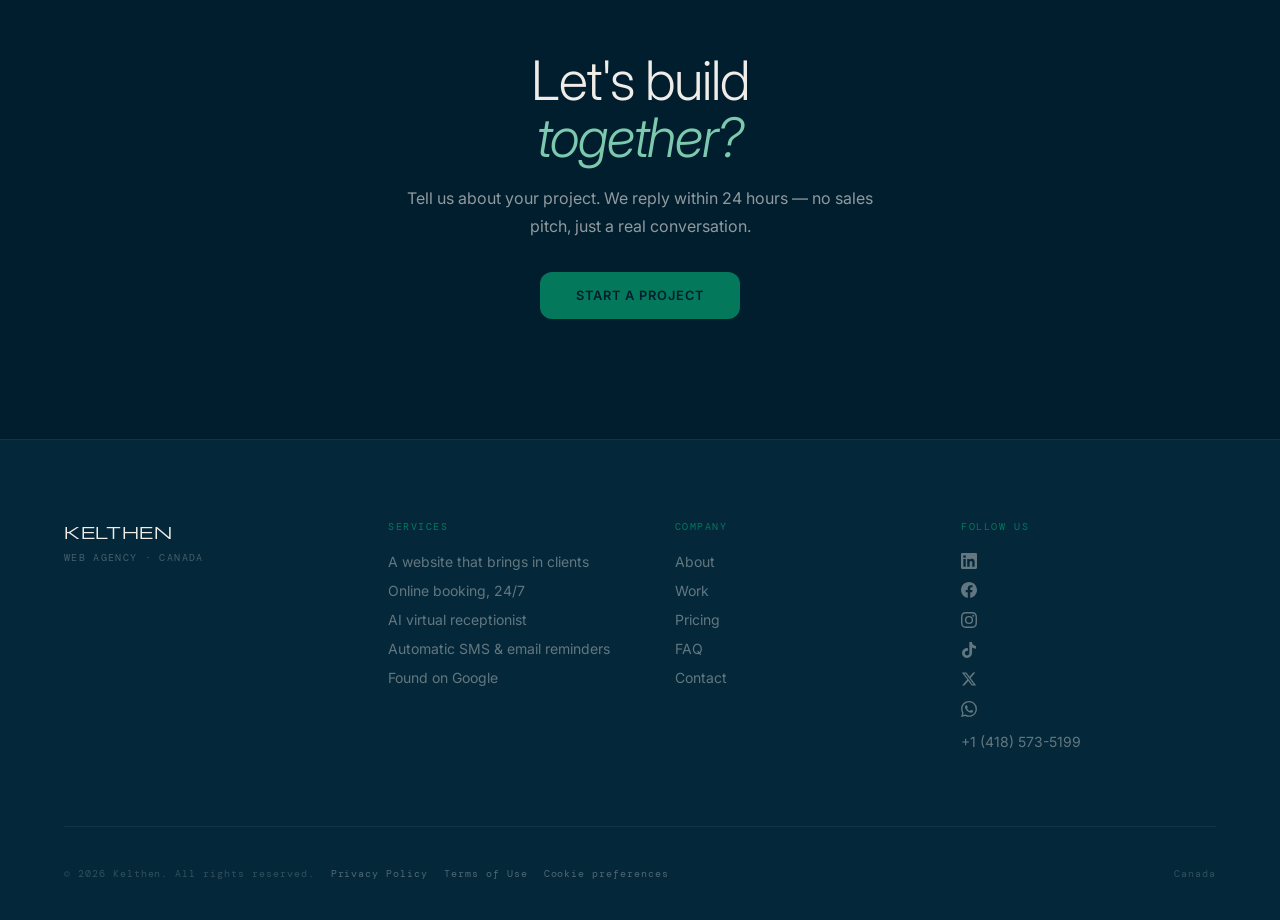
==== commit 1bc8fc0c: "Retours Serge : coins arrondis et cartes séparées, un seul CTA « Audit gratuit », pas de CTA sur Con" ====
--- a/about.html
+++ b/about.html
@@ -5,20 +5,20 @@
   <meta name="viewport" content="width=device-width, initial-scale=1.0">
   <meta name="description" content="Qui sommes-nous — Kelthen, une jeune agence web basée au Canada qui aide les entrepreneurs et commerces de proximité à attirer plus de clients. Notre histoire, notre mission et nos valeurs.">
   <meta property="og:type"        content="website">
-  <meta property="og:url"         content="https://kelthen.com/about.html">
+  <meta property="og:url"         content="https://www.kelthen.com/about.html">
   <meta property="og:title"       content="À propos — Kelthen">
   <meta property="og:description" content="Une jeune agence qui veut aider chaque entreprise à réussir : plus de clients, moins de gestion. Notre histoire et nos valeurs.">
-  <meta property="og:image"       content="https://kelthen.com/og-image.png">
+  <meta property="og:image"       content="https://www.kelthen.com/og-image.png">
   <meta property="og:image:width"  content="1200">
   <meta property="og:image:height" content="630">
   <meta property="og:image:alt"    content="Kelthen — Plus de clients. Moins de gestion.">
-  <meta name="twitter:image"       content="https://kelthen.com/og-image.png">
+  <meta name="twitter:image"       content="https://www.kelthen.com/og-image.png">
   <meta name="twitter:card"       content="summary_large_image">
   <meta name="twitter:title"      content="À propos — Kelthen">
   <meta name="twitter:description" content="Une jeune agence qui veut aider chaque entreprise à réussir. Notre histoire et nos valeurs.">
   <meta name="referrer" content="strict-origin-when-cross-origin">
   <title>À propos — Kelthen, agence web au Canada</title>
-  <link rel="canonical" href="https://kelthen.com/about.html">
+  <link rel="canonical" href="https://www.kelthen.com/about.html">
   <link rel="icon" href="/favicon.ico" sizes="any">
   <link rel="icon" type="image/svg+xml" href="/favicon.svg">
   <link rel="icon" type="image/png" sizes="96x96" href="/favicon-96.png">
@@ -80,7 +80,7 @@
   <!-- ═══ About hero ═══ -->
   <section id="about-hero" aria-labelledby="aboutTitle">
     <p class="section-label" data-i18n="about.label">Qui sommes-nous</p>
-    <h1 class="about-lead" id="aboutTitle" data-i18n="about.title" data-i18n-html>Une jeune agence<br>qui veut vous <em>aider à réussir</em>.</h1>
+    <h1 class="about-lead" id="aboutTitle" data-i18n="about.title" data-i18n-html>La technologie qui travaille pendant que <em>vous dirigez</em>.</h1>
     <p class="about-intro" data-i18n="about.intro">
       Kelthen est une agence digitale en pleine croissance, animée par une seule envie :
       aider les entrepreneurs et les commerces de proximité à attirer plus de clients et à
@@ -170,7 +170,7 @@
   <!-- ═══ Team (photos coming later) ═══ -->
   <section id="about-team" aria-labelledby="teamTitle">
     <p class="section-label" data-i18n="team.label">Les visages</p>
-    <h2 class="section-title" id="teamTitle" data-i18n="team.title" data-i18n-html>L’équipe<br>derrière <em>Kelthen</em></h2>
+    <h2 class="section-title" id="teamTitle" data-i18n="team.title" data-i18n-html>Membres <em>exécutifs</em></h2>
     <div class="team-grid">
       <div class="team-card">
         <div class="team-photo" aria-hidden="true">R</div>
@@ -242,7 +242,7 @@
             <a href="https://www.instagram.com/keltheninc" aria-label="Instagram" target="_blank" rel="noopener noreferrer">
               <svg viewBox="0 0 24 24" xmlns="http://www.w3.org/2000/svg"><path d="M12 2.163c3.204 0 3.584.012 4.85.07 3.252.148 4.771 1.691 4.919 4.919.058 1.265.069 1.645.069 4.849 0 3.205-.012 3.584-.069 4.849-.149 3.225-1.664 4.771-4.919 4.919-1.266.058-1.644.07-4.85.07-3.204 0-3.584-.012-4.849-.07-3.26-.149-4.771-1.699-4.919-4.92-.058-1.265-.07-1.644-.07-4.849 0-3.204.013-3.583.07-4.849.149-3.227 1.664-4.771 4.919-4.919 1.266-.057 1.645-.069 4.849-.069zm0-2.163c-3.259 0-3.667.014-4.947.072-4.358.2-6.78 2.618-6.98 6.98-.059 1.281-.073 1.689-.073 4.948 0 3.259.014 3.668.072 4.948.2 4.358 2.618 6.78 6.98 6.98 1.281.058 1.689.072 4.948.072 3.259 0 3.668-.014 4.948-.072 4.354-.2 6.782-2.618 6.979-6.98.059-1.28.073-1.689.073-4.948 0-3.259-.014-3.667-.072-4.947-.196-4.354-2.617-6.78-6.979-6.98-1.281-.059-1.69-.073-4.949-.073zm0 5.838a6.162 6.162 0 1 0 0 12.324 6.162 6.162 0 0 0 0-12.324zM12 16a4 4 0 1 1 0-8 4 4 0 0 1 0 8zm6.406-11.845a1.44 1.44 0 1 0 0 2.881 1.44 1.44 0 0 0 0-2.881z"/></svg>
             </a>
-            <a href="https://vt.tiktok.com/ZSxYxxTce" aria-label="TikTok" target="_blank" rel="noopener noreferrer">
+            <a href="https://www.tiktok.com/@keltheninc" aria-label="TikTok" target="_blank" rel="noopener noreferrer">
               <svg viewBox="0 0 24 24" xmlns="http://www.w3.org/2000/svg"><path d="M12.525.02c1.31-.02 2.61-.01 3.91-.02.08 1.53.63 3.09 1.75 4.17 1.12 1.11 2.7 1.62 4.24 1.79v4.03c-1.44-.05-2.89-.35-4.2-.97-.57-.26-1.1-.59-1.62-.93-.01 2.92.01 5.84-.02 8.75-.08 1.4-.54 2.79-1.35 3.94-1.31 1.92-3.58 3.17-5.91 3.21-1.43.08-2.86-.31-4.08-1.03-2.02-1.19-3.44-3.37-3.65-5.71-.02-.5-.03-1-.01-1.49.18-1.9 1.12-3.72 2.58-4.96 1.66-1.44 3.98-2.13 6.15-1.72.02 1.48-.04 2.96-.04 4.44-.99-.32-2.15-.23-3.02.37-.63.41-1.11 1.04-1.36 1.75-.21.51-.15 1.07-.14 1.61.24 1.64 1.82 3.02 3.5 2.87 1.12-.01 2.19-.66 2.77-1.61.19-.33.4-.67.41-1.06.1-1.79.06-3.57.07-5.36.01-4.03-.01-8.05.02-12.07z"/></svg>
             </a>
             <a href="https://x.com/KelthenGroup" aria-label="X (Twitter)" target="_blank" rel="noopener noreferrer">
--- a/assets/style.css
+++ b/assets/style.css
@@ -3214,3 +3214,39 @@
 
     /* ═══ Hero « The Intelligence System » — police de marque (Inter) ═══ */
     .kx { --kx-font: 'Inter', system-ui, sans-serif; }
+
+    /* ═══════════════════════════════════════════════════════
+       Layout arrondi — fin de la grille « carrée » à filets 1px.
+       Les sections deviennent des cartes séparées aux coins arrondis,
+       cohérentes avec le hero et le musée (12–20px).
+       ═══════════════════════════════════════════════════════ */
+    .numbers-grid, .values-grid, .services-grid, .work-grid, .pricing-grid {
+      gap: 16px;
+      background: transparent;
+      border: 0;
+    }
+    .num-card, .value-card, .service-card, .work-card, .price-card {
+      border-radius: 18px;
+      border: 1px solid rgba(193, 217, 229, 0.10);
+      overflow: hidden;
+    }
+    .price-card.featured { border: 1px solid rgba(3, 120, 91, 0.6); border-top-width: 2px; }
+    .process-visual, .contact-form-wrap, .team-card, .industry-card { border-radius: 18px; }
+    .pm-dialog { border-radius: 20px; }
+    .nav-cta, .nav-mobile-cta, .btn-primary, .btn-ghost, .price-cta, .form-submit { border-radius: 12px; }
+    .cookie-btn, .form-input { border-radius: 10px; }
+    .ws, .stag, .price-badge { border-radius: 999px; }
+
+    /* ═══ Fiche projet : le visuel d'abord, les détails ensuite ═══ */
+    .pm-tagline { font-family: var(--sans); font-size: 1.08rem; line-height: 1.5; color: rgba(240, 237, 232, 0.82); max-width: 620px; margin: 0.35rem 0 1.1rem; }
+    .pm-dialog .pm-screens { margin: 1.2rem 0 1.6rem; }
+    .pm-dialog .pm-desc { margin-top: 0.4rem; }
+    .pm-dialog .pm-stack { margin-top: 1.2rem; margin-bottom: 0; }
+
+    /* Musée : moins d'infos avant le clic (le détail est dans la fiche) */
+    .km-panel .km-chips { display: none; }
+
+    /* ═══ Menu : se cache en descendant, réapparaît en remontant ═══ */
+    .nav { transition: background 0.4s ease, border-color 0.4s ease, backdrop-filter 0.4s ease, transform 0.35s ease; }
+    .nav.nav-hidden { transform: translateY(-110%); }
+    .work-card .work-mockup { border-radius: 12px; }
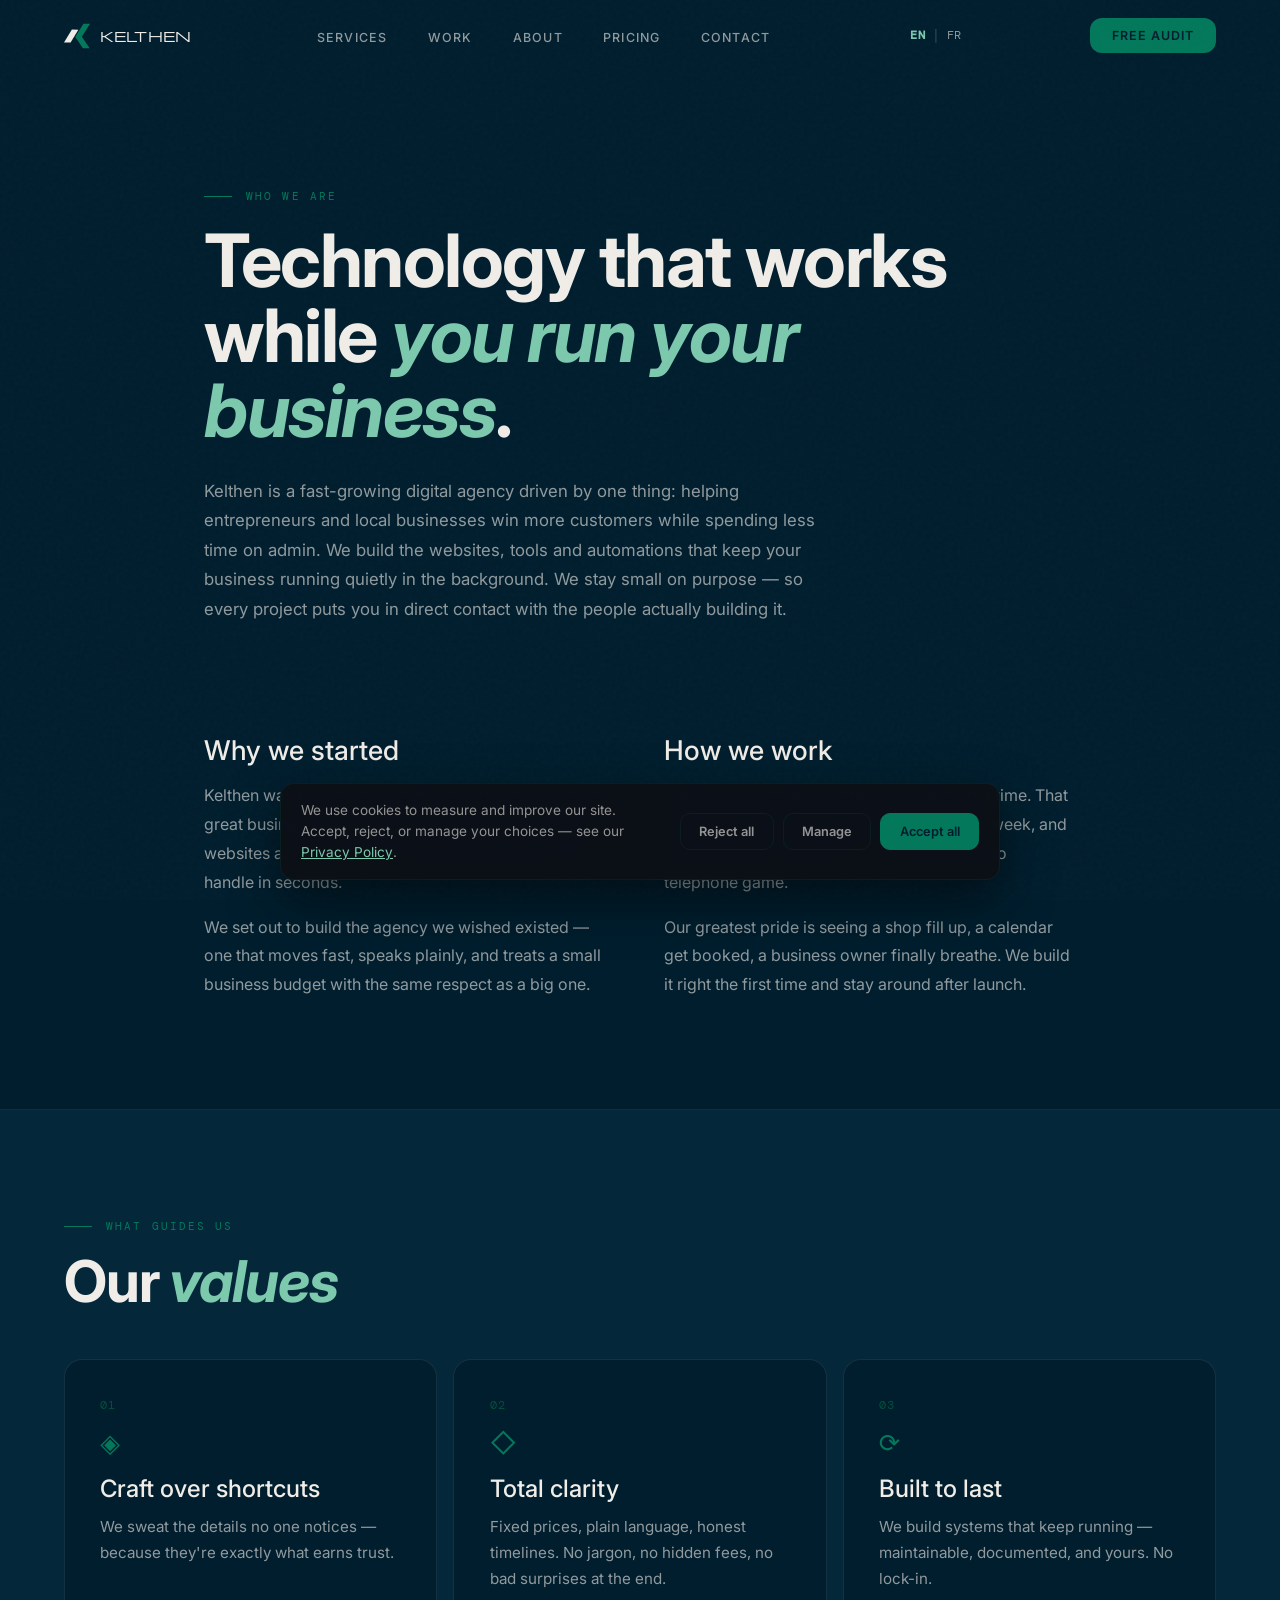
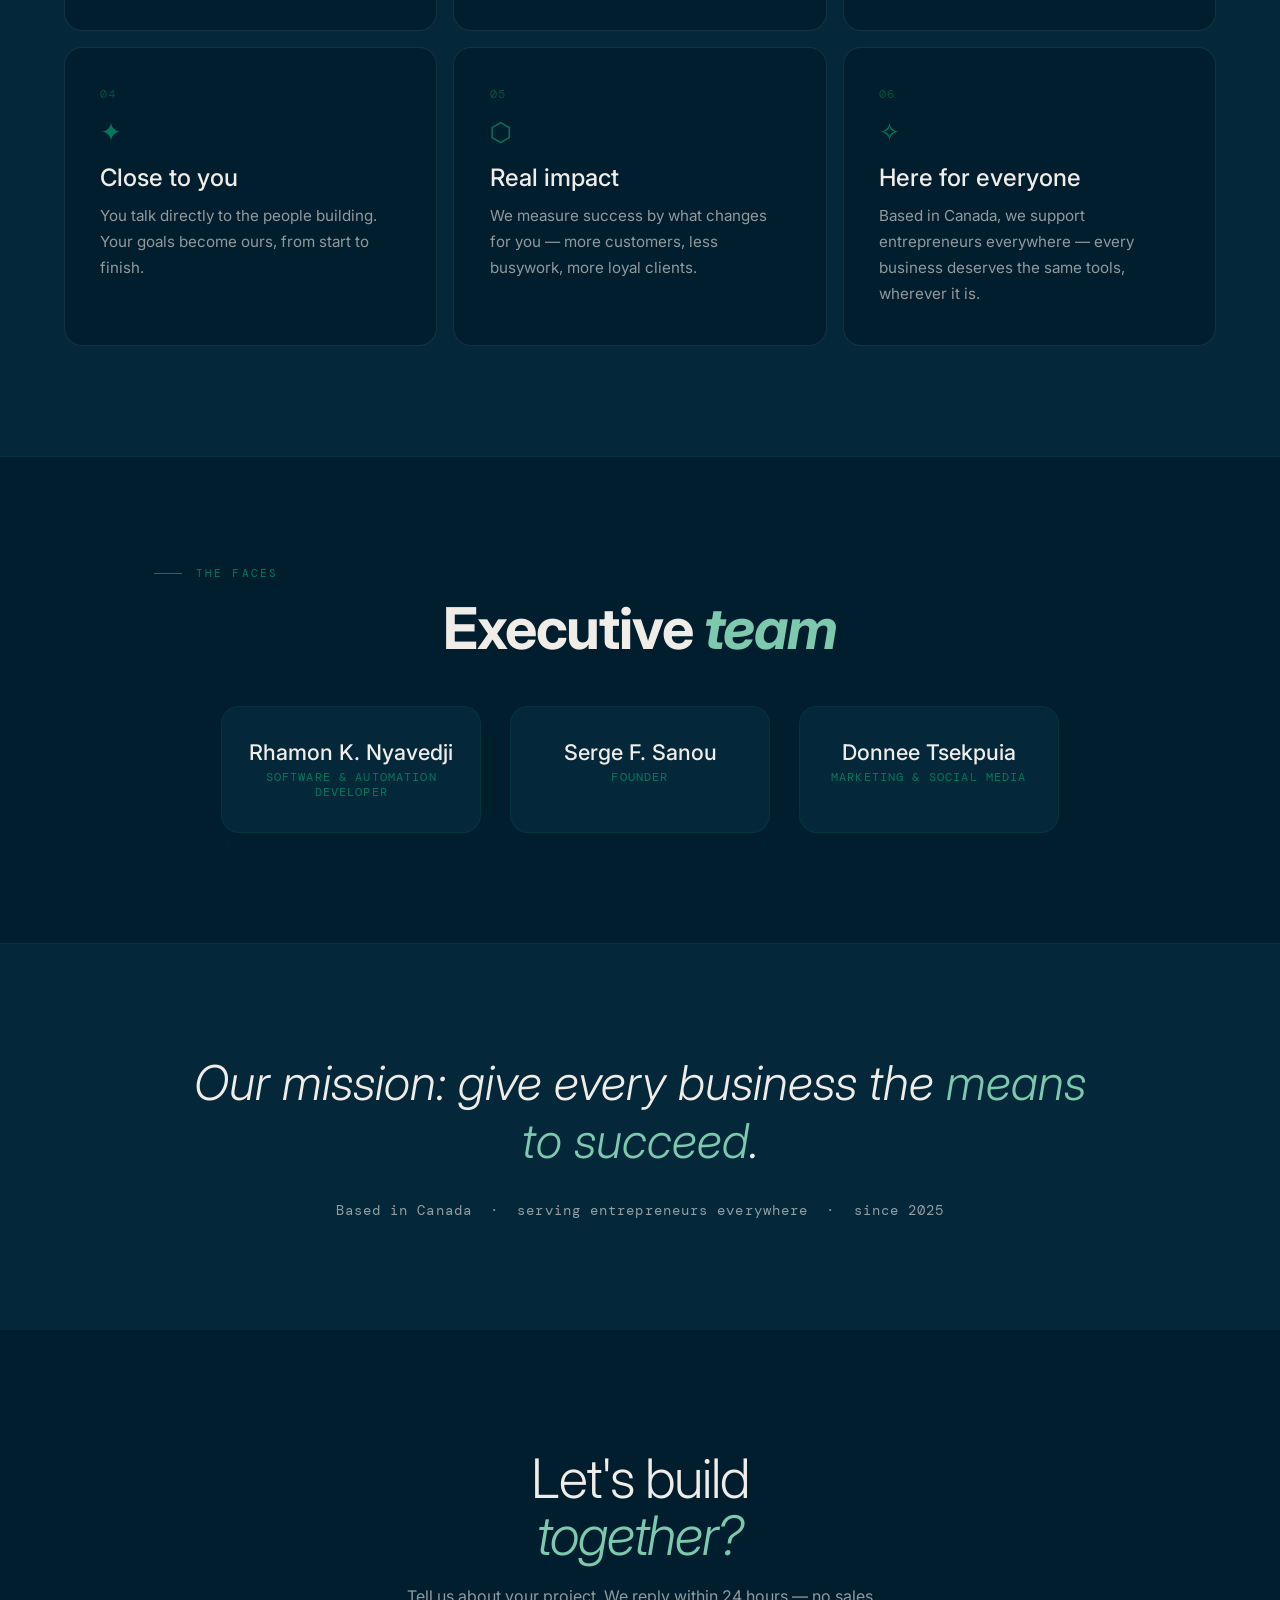
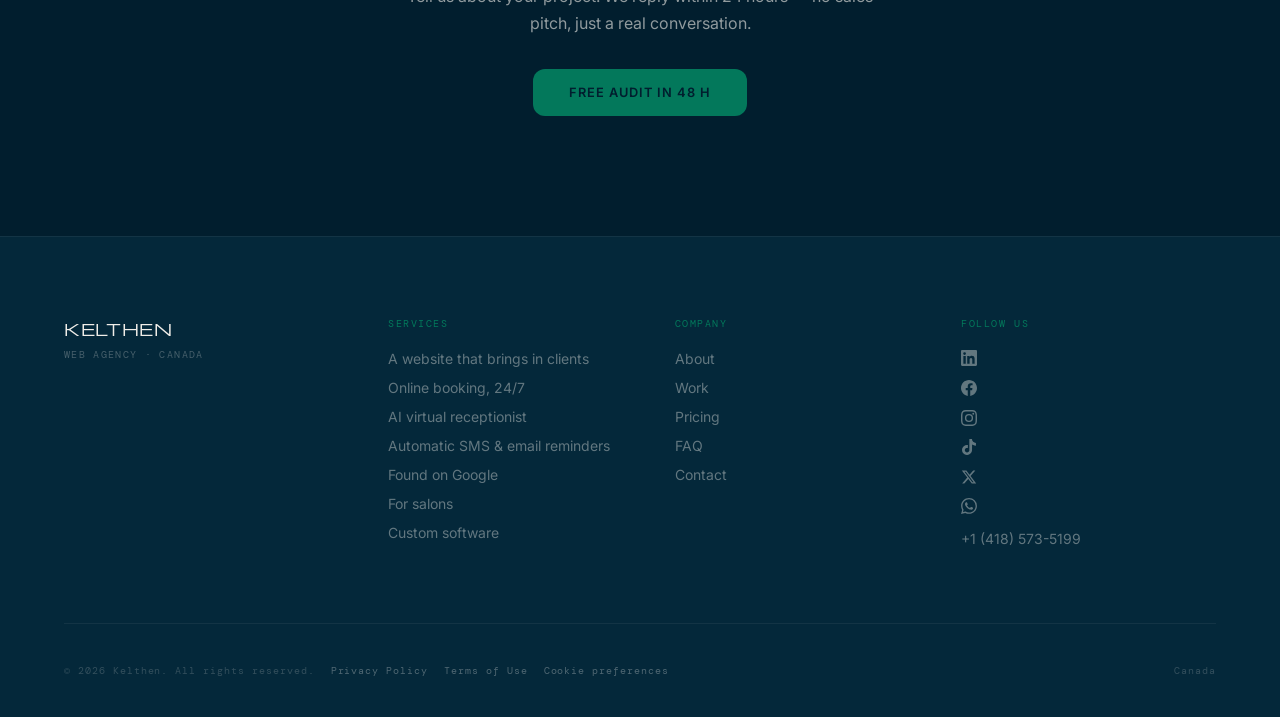
==== commit 3e85f1a3: "Conversion : audit gratuit, offre pilote, pages salons et sur mesure - Accueil : nouveau message (« " ====
--- a/about.html
+++ b/about.html
@@ -3,7 +3,7 @@
 <head>
   <meta charset="UTF-8">
   <meta name="viewport" content="width=device-width, initial-scale=1.0">
-  <meta name="description" content="Qui sommes-nous — Kelthen, une jeune agence web basée au Canada qui aide les entrepreneurs et commerces de proximité à attirer plus de clients. Notre histoire, notre mission et nos valeurs.">
+  <meta name="description" data-i18n-content="meta.about.desc" content="Kelthen est une petite équipe basée au Canada qui construit des sites, des outils de réservation et des automatisations pour les commerces de proximité et les entrepreneurs.">
   <meta property="og:type"        content="website">
   <meta property="og:url"         content="https://www.kelthen.com/about.html">
   <meta property="og:title"       content="À propos — Kelthen">
@@ -17,7 +17,7 @@
   <meta name="twitter:title"      content="À propos — Kelthen">
   <meta name="twitter:description" content="Une jeune agence qui veut aider chaque entreprise à réussir. Notre histoire et nos valeurs.">
   <meta name="referrer" content="strict-origin-when-cross-origin">
-  <title>À propos — Kelthen, agence web au Canada</title>
+  <title data-i18n="meta.about.title">À propos — Kelthen, agence web et automatisation au Canada</title>
   <link rel="canonical" href="https://www.kelthen.com/about.html">
   <link rel="icon" href="/favicon.ico" sizes="any">
   <link rel="icon" type="image/svg+xml" href="/favicon.svg">
@@ -53,7 +53,7 @@
       <span class="lang-sep" aria-hidden="true">|</span>
       <button type="button" class="lang-btn" data-lang-btn="fr">FR</button>
     </div>
-    <button class="nav-cta" id="navCta" type="button" data-i18n="nav.cta">Audit gratuit</button>
+    <button class="nav-cta" id="navCta" type="button" data-track="audit" data-i18n="nav.cta">Audit gratuit</button>
     <button class="nav-hamburger" id="navHamburger" type="button" aria-label="Menu" aria-expanded="false" aria-controls="navMobile">
       <span></span>
       <span></span>
@@ -74,7 +74,7 @@
       <span class="lang-sep" aria-hidden="true">|</span>
       <button type="button" class="lang-btn" data-lang-btn="fr">FR</button>
     </div>
-    <button class="nav-mobile-cta" id="navMobileCta" type="button" data-i18n="nav.cta">Audit gratuit</button>
+    <button class="nav-mobile-cta" id="navMobileCta" type="button" data-track="audit" data-i18n="nav.cta">Audit gratuit</button>
   </div>
 
   <!-- ═══ About hero ═══ -->
@@ -171,24 +171,24 @@
   <section id="about-team" aria-labelledby="teamTitle">
     <p class="section-label" data-i18n="team.label">Les visages</p>
     <h2 class="section-title" id="teamTitle" data-i18n="team.title" data-i18n-html>Membres <em>exécutifs</em></h2>
+    <!-- [À REMPLIR : orthographe exacte des noms et titres — à confirmer par chaque membre]
+         [À REMPLIR : vraies photos] Quand elles sont prêtes, ajouter en tête de chaque carte :
+         <img class="team-img" src="assets/team/prenom.jpg" alt="Prénom Nom, titre" width="480" height="480" loading="lazy">
+         (sans photo, la carte s'affiche proprement, sans placeholder) -->
     <div class="team-grid">
       <div class="team-card">
-        <div class="team-photo" aria-hidden="true">R</div>
         <h3>Rhamon K. Nyavedji</h3>
         <div class="team-role" data-i18n="team.role1">Développeur logiciel &amp; automatisation</div>
       </div>
       <div class="team-card">
-        <div class="team-photo" aria-hidden="true">S</div>
         <h3>Serge F. Sanou</h3>
         <div class="team-role" data-i18n="team.role2">Fondateur</div>
       </div>
       <div class="team-card">
-        <div class="team-photo" aria-hidden="true">D</div>
         <h3>Donnee Tsekpuia</h3>
         <div class="team-role" data-i18n="team.role3">Marketing &amp; réseaux sociaux</div>
       </div>
     </div>
-    <p class="team-note" data-i18n="team.note">Les vraies photos de l’équipe arrivent — on met des visages sur le travail pour que vous sachiez exactement avec qui vous avancez.</p>
   </section>
 
   <!-- ═══ Mission bridge ═══ -->
@@ -203,7 +203,7 @@
   <section id="home-cta" aria-labelledby="aboutCtaTitle">
     <h2 class="home-cta-title" id="aboutCtaTitle" data-i18n="aboutcta.title" data-i18n-html>On construit<br><em>ensemble&nbsp;?</em></h2>
     <p class="home-cta-sub" data-i18n="aboutcta.sub">Parlez-nous de votre projet. On répond en moins de 24&nbsp;h — pas de discours commercial, juste une vraie conversation.</p>
-    <a href="contact.html" class="btn-primary" data-i18n="aboutcta.cta">Démarrer un projet</a>
+    <a href="contact.html#audit" class="btn-primary" data-i18n="aboutcta.cta">Audit gratuit en 48 h</a>
   </section>
 
   <!-- ═══ Footer ═══ -->
@@ -221,6 +221,8 @@
           <a href="index.html#services" data-i18n="svc3.name">Secrétaire virtuelle par IA</a>
           <a href="index.html#services" data-i18n="svc4.name">Rappels automatiques SMS &amp; e-mail</a>
           <a href="index.html#services" data-i18n="svc5.name">Visible sur Google</a>
+          <a href="salons.html" data-i18n="footer.salons">Pour les salons</a>
+          <a href="apps.html" data-i18n="footer.apps">Logiciels sur mesure</a>
         </div>
         <div class="footer-col">
           <div class="footer-col-title" data-i18n="footer.company">Entreprise</div>
--- a/assets/style.css
+++ b/assets/style.css
@@ -664,6 +664,7 @@
       display: flex;
       width: max-content;
       animation: marquee 30s linear infinite;
+      animation-direction: reverse;
     }
 
     .marquee-wrap:hover .marquee-track {
@@ -3243,10 +3244,416 @@
     .pm-dialog .pm-desc { margin-top: 0.4rem; }
     .pm-dialog .pm-stack { margin-top: 1.2rem; margin-bottom: 0; }
 
-    /* Musée : moins d'infos avant le clic (le détail est dans la fiche) */
-    .km-panel .km-chips { display: none; }
 
     /* ═══ Menu : se cache en descendant, réapparaît en remontant ═══ */
     .nav { transition: background 0.4s ease, border-color 0.4s ease, backdrop-filter 0.4s ease, transform 0.35s ease; }
     .nav.nav-hidden { transform: translateY(-110%); }
     .work-card .work-mockup { border-radius: 12px; }
+
+    /* Musée : pas de pastilles avant le clic (détail dans la fiche) */
+    .km-panel .km-chips { display: none; }
+
+    /* Évite le flash de la grille « liste » avant que le musée 3D ne monte */
+    html.km-boot #workGrid, html.km-boot #work .work-header { visibility: hidden; }
+
+    /* Évite le flash de la section services d'origine avant que l'expérience « journée » ne monte */
+    html.kd-boot #services > .services-header,
+    html.kd-boot #services > .services-grid { visibility: hidden; }
+
+    /* ═══════════════════════════════════════════════════════
+       Conversion — bandeau, WhatsApp, barre mobile, sections
+       « Comment ça marche », « Audit gratuit », « Offre pilote »,
+       pages salons.html / apps.html.
+       Les couleurs passent par les tokens : sur l'accueil, elles
+       suivent l'ambiance jour / nuit (.kt-zone).
+       ═══════════════════════════════════════════════════════ */
+    [hidden] { display: none !important; }
+
+    /* ─── Bandeau d'annonce (fermable) ─── */
+    .annc {
+      position: relative;
+      z-index: 101;
+      display: flex;
+      align-items: center;
+      justify-content: center;
+      min-height: 40px;
+      padding: 8px 52px;
+      background: var(--blue);
+      color: #fff;
+      text-align: center;
+    }
+    .annc-link {
+      font-family: var(--sans);
+      font-size: 0.86rem;
+      font-weight: 600;
+      line-height: 1.35;
+      color: #fff;
+    }
+    .annc-link:hover { text-decoration: underline; text-underline-offset: 3px; }
+    .annc-close {
+      position: absolute;
+      right: 10px;
+      top: 50%;
+      transform: translateY(-50%);
+      width: 32px;
+      height: 32px;
+      border: 0;
+      border-radius: 50%;
+      background: transparent;
+      color: #fff;
+      font-size: 0.9rem;
+      opacity: 0.8;
+    }
+    .annc-close:hover { opacity: 1; background: rgba(255, 255, 255, 0.14); }
+    .annc-close:focus-visible, .annc-link:focus-visible { outline: 2px solid #fff; outline-offset: 2px; }
+
+    /* ─── WhatsApp flottant ─── */
+    .wa-float {
+      position: fixed;
+      right: 22px;
+      bottom: 22px;
+      z-index: 90;
+      width: 56px;
+      height: 56px;
+      border-radius: 50%;
+      display: flex;
+      align-items: center;
+      justify-content: center;
+      background: #25D366;
+      color: #fff;
+      box-shadow: 0 12px 30px rgba(0, 0, 0, 0.35);
+      transition: transform 0.2s ease, box-shadow 0.2s ease;
+    }
+    .wa-float svg { width: 28px; height: 28px; }
+    .wa-float:hover { transform: translateY(-2px) scale(1.04); box-shadow: 0 16px 36px rgba(0, 0, 0, 0.4); }
+    .wa-float:focus-visible { outline: 2px solid #fff; outline-offset: 3px; }
+
+    /* ─── Barre collante « Audit gratuit » (mobile) ─── */
+    .k-sticky { display: none; }
+    @media (max-width: 760px) {
+      html.has-sticky .wa-float { display: none; }
+      .k-sticky {
+        position: fixed;
+        left: 0;
+        right: 0;
+        bottom: 0;
+        z-index: 90;
+        display: flex;
+        gap: 10px;
+        padding: 10px 12px calc(10px + env(safe-area-inset-bottom, 0px));
+        background: rgba(1, 20, 31, 0.94);
+        border-top: 1px solid rgba(193, 217, 229, 0.12);
+        backdrop-filter: blur(14px);
+        -webkit-backdrop-filter: blur(14px);
+        transform: translateY(110%);
+        transition: transform 0.3s ease;
+      }
+      .k-sticky.show { transform: none; }
+      .k-sticky-audit {
+        flex: 1;
+        display: flex;
+        align-items: center;
+        justify-content: center;
+        min-height: 48px;
+        border-radius: 12px;
+        background: var(--blue);
+        color: #fff;
+        font-family: var(--sans);
+        font-size: 0.95rem;
+        font-weight: 700;
+      }
+      .k-sticky-wa {
+        width: 48px;
+        height: 48px;
+        flex-shrink: 0;
+        border-radius: 12px;
+        display: flex;
+        align-items: center;
+        justify-content: center;
+        background: #25D366;
+        color: #fff;
+      }
+      .k-sticky-wa svg { width: 24px; height: 24px; }
+      html.has-sticky body { padding-bottom: 72px; }
+      /* garder les contenus au-dessus de la barre */
+      html.has-sticky .kx-act { bottom: calc(9vh + 56px); }
+      html.has-sticky .kd.static .kd-panel { padding-bottom: 116px; }
+      .wa-float.wa-always { right: 16px; bottom: 16px; }
+    }
+    /* la bannière cookies passe devant : on range la barre et le bouton le temps du choix */
+    body:has(.cookie-banner.show) .k-sticky.show { transform: translateY(110%); }
+    body:has(.cookie-banner.show) .wa-float { opacity: 0; pointer-events: none; }
+
+    /* ─── Sections partagées ─── */
+    .k-sec { padding: 120px 5vw; }
+    .k-sec-head { max-width: 1200px; margin: 0 auto 3rem; }
+    .k-sub {
+      max-width: 560px;
+      margin-top: 1.1rem;
+      font-family: var(--sans);
+      font-size: 1rem;
+      line-height: 1.65;
+      color: var(--white-muted);
+    }
+    #how, #audit-block, #pilot { border-top: 1px solid var(--border); }
+
+    /* Comment ça marche */
+    .how-steps {
+      list-style: none;
+      max-width: 1200px;
+      margin: 0 auto;
+      display: grid;
+      grid-template-columns: repeat(3, 1fr);
+      gap: 16px;
+    }
+    .how-steps--5 { grid-template-columns: repeat(auto-fit, minmax(210px, 1fr)); }
+    .how-step {
+      padding: 2rem 1.75rem;
+      border-radius: 18px;
+      border: 1px solid var(--border);
+      background: var(--kt-surface, rgba(240, 237, 232, 0.025));
+    }
+    .how-num {
+      display: inline-block;
+      font-family: var(--mono);
+      font-size: 0.75rem;
+      color: var(--blue);
+      margin-bottom: 1.4rem;
+    }
+    .how-step h3 {
+      font-family: var(--sans);
+      font-size: 1.25rem;
+      font-weight: 600;
+      letter-spacing: -0.01em;
+      color: var(--white);
+    }
+    .how-step p {
+      margin-top: 0.6rem;
+      font-family: var(--sans);
+      font-size: 0.95rem;
+      line-height: 1.65;
+      color: var(--white-muted);
+    }
+    .how-results { max-width: 1200px; margin: 3rem auto 0; }
+    .how-results-grid { display: grid; grid-template-columns: repeat(3, 1fr); gap: 16px; }
+    .how-result { padding: 1.75rem; border-radius: 18px; border: 1px solid var(--border); text-align: center; }
+    .how-result-val { font-family: var(--sans); font-size: 2.2rem; font-weight: 700; color: var(--blue-light); }
+    .how-result-lbl { margin-top: 0.4rem; font-size: 0.9rem; color: var(--white-muted); }
+
+    /* Audit gratuit en 5 points */
+    .audit-wrap {
+      max-width: 1200px;
+      margin: 0 auto;
+      display: grid;
+      grid-template-columns: minmax(0, 0.9fr) minmax(0, 1.1fr);
+      gap: clamp(2rem, 5vw, 5rem);
+      align-items: start;
+    }
+    .audit-intro .btn-primary { margin-top: 1.8rem; }
+    .audit-meta {
+      margin-top: 1.2rem;
+      font-family: var(--mono);
+      font-size: 0.72rem;
+      letter-spacing: 0.12em;
+      text-transform: uppercase;
+      color: var(--blue);
+    }
+    .audit-points { list-style: none; display: flex; flex-direction: column; gap: 10px; }
+    .audit-points li {
+      display: grid;
+      grid-template-columns: 2.4rem 1fr;
+      gap: 1rem;
+      align-items: start;
+      padding: 1.25rem 1.4rem;
+      border-radius: 16px;
+      border: 1px solid var(--border);
+      background: var(--kt-surface, rgba(240, 237, 232, 0.025));
+    }
+    .audit-n {
+      width: 2.4rem;
+      height: 2.4rem;
+      border-radius: 50%;
+      display: flex;
+      align-items: center;
+      justify-content: center;
+      background: rgba(3, 120, 91, 0.14);
+      color: var(--blue-light);
+      font-family: var(--mono);
+      font-size: 0.9rem;
+      font-weight: 500;
+    }
+    .audit-points h3 { font-family: var(--sans); font-size: 1.05rem; font-weight: 600; color: var(--white); }
+    .audit-points p { margin-top: 0.3rem; font-family: var(--sans); font-size: 0.92rem; line-height: 1.6; color: var(--white-muted); }
+
+    /* Offre pilote */
+    .pilot-card {
+      max-width: 1200px;
+      margin: 0 auto;
+      display: grid;
+      grid-template-columns: minmax(0, 1.1fr) minmax(0, 0.9fr);
+      gap: clamp(2rem, 5vw, 4rem);
+      align-items: center;
+      padding: clamp(2rem, 4vw, 3.5rem);
+      border-radius: 22px;
+      border: 1px solid rgba(3, 120, 91, 0.55);
+      border-top-width: 3px;
+      background:
+        radial-gradient(120% 140% at 100% 0%, rgba(3, 120, 91, 0.16), transparent 60%),
+        var(--kt-surface, #04283A);
+    }
+    .pilot-list { list-style: none; display: flex; flex-direction: column; gap: 0.8rem; }
+    .pilot-list li {
+      position: relative;
+      padding-left: 2rem;
+      font-family: var(--sans);
+      font-size: 1.08rem;
+      font-weight: 600;
+      color: var(--white);
+    }
+    .pilot-list li::before {
+      content: '✓';
+      position: absolute;
+      left: 0;
+      top: -1px;
+      width: 1.35rem;
+      height: 1.35rem;
+      border-radius: 50%;
+      background: var(--blue);
+      color: #fff;
+      font-size: 0.75rem;
+      display: flex;
+      align-items: center;
+      justify-content: center;
+    }
+    .pilot-end { margin: 1.4rem 0 1.6rem; font-family: var(--sans); font-size: 0.95rem; color: var(--white-muted); }
+    .pilot-end strong { color: var(--white); font-weight: 600; }
+    .pilot-card--pricing { margin-bottom: 2.5rem; max-width: none; }
+    /* le badge « Recommandé » déborde volontairement du haut de la carte */
+    .price-card.featured { overflow: visible; }
+    .pilot-h {
+      font-family: var(--sans);
+      font-size: clamp(1.7rem, 3vw, 2.5rem);
+      font-weight: 700;
+      line-height: 1.08;
+      letter-spacing: -0.02em;
+      color: var(--white);
+    }
+    .pilot-h em { font-style: italic; color: var(--blue-light); }
+
+    /* Accueil : « Voir comment ça fonctionne » */
+    .work-preview-ctas { display: flex; gap: 12px; flex-wrap: wrap; }
+    #work-preview { border-top: 1px solid var(--border); }
+
+    /* Formulaire d'audit */
+    #audit { scroll-margin-top: 130px; }
+    .form-row { display: grid; grid-template-columns: 1fr 1fr; gap: 1rem; }
+    .form-row .form-group { min-width: 0; }
+
+    /* À propos : cartes équipe sans photo (et prêtes pour de vraies photos) */
+    .team-card { text-align: center; }
+    .team-img { width: 96px; height: 96px; margin: 0 auto 1.2rem; border-radius: 50%; object-fit: cover; }
+
+    /* ─── Pages salons.html / apps.html ─── */
+    .lp-hero {
+      padding: 150px 5vw 110px;
+      background: radial-gradient(90% 90% at 75% 30%, #02303A 0%, #011E2E 55%, #00121B 100%);
+      border-bottom: 1px solid var(--border);
+    }
+    .lp-hero-inner {
+      max-width: 1200px;
+      margin: 0 auto;
+      display: grid;
+      grid-template-columns: minmax(0, 1.15fr) minmax(0, 0.85fr);
+      gap: clamp(2rem, 5vw, 5rem);
+      align-items: center;
+    }
+    .lp-title {
+      font-family: var(--sans);
+      font-size: clamp(2.4rem, 4.6vw, 4.4rem);
+      font-weight: 700;
+      line-height: 1.02;
+      letter-spacing: -0.035em;
+      color: var(--white);
+    }
+    .lp-title em { font-style: italic; color: var(--blue-light); }
+    .lp-sub {
+      max-width: 540px;
+      margin-top: 1.4rem;
+      font-family: var(--sans);
+      font-size: 1.12rem;
+      line-height: 1.6;
+      color: rgba(240, 237, 232, 0.78);
+    }
+    .lp-ctas { display: flex; gap: 12px; flex-wrap: wrap; margin-top: 2rem; }
+    .lp-trust { margin-top: 1.1rem; font-family: var(--sans); font-size: 0.86rem; color: var(--white-muted); }
+    .lp-hero-demo { display: flex; flex-direction: column; align-items: center; gap: 0.9rem; }
+    .lp-demo-tag {
+      font-family: var(--mono);
+      font-size: 0.68rem;
+      letter-spacing: 0.18em;
+      text-transform: uppercase;
+      color: var(--blue-light);
+    }
+    .lp-grid { grid-template-columns: repeat(4, 1fr); max-width: 1200px; margin: 0 auto; }
+    #salon-services .service-card { background: #04283A; cursor: pointer; }
+
+    /* Maquette décorative (apps.html) */
+    .ap-mock {
+      width: min(440px, 100%);
+      border-radius: 16px;
+      overflow: hidden;
+      background: #052B3E;
+      border: 1px solid rgba(193, 217, 229, 0.14);
+      box-shadow: 0 30px 70px rgba(0, 0, 0, 0.45);
+    }
+    .ap-mock-bar { display: flex; gap: 6px; padding: 11px 14px; background: #04283A; border-bottom: 1px solid rgba(193, 217, 229, 0.08); }
+    .ap-mock-bar i { width: 9px; height: 9px; border-radius: 50%; background: rgba(193, 217, 229, 0.25); }
+    .ap-mock-body { display: grid; grid-template-columns: 92px 1fr; min-height: 250px; }
+    .ap-mock-side { display: flex; flex-direction: column; gap: 10px; padding: 16px 12px; border-right: 1px solid rgba(193, 217, 229, 0.08); }
+    .ap-mock-side b { height: 12px; width: 70%; border-radius: 4px; background: var(--blue); }
+    .ap-mock-side span { height: 8px; border-radius: 4px; background: rgba(193, 217, 229, 0.16); }
+    .ap-mock-main { padding: 16px; display: flex; flex-direction: column; gap: 14px; }
+    .ap-mock-kpis { display: grid; grid-template-columns: repeat(3, 1fr); gap: 8px; }
+    .ap-mock-kpis div { height: 46px; border-radius: 10px; background: rgba(193, 217, 229, 0.07); border: 1px solid rgba(193, 217, 229, 0.08); }
+    .ap-mock-chart { height: 90px; display: flex; align-items: flex-end; gap: 8px; padding: 0 4px; }
+    .ap-mock-chart span { flex: 1; border-radius: 5px 5px 2px 2px; background: linear-gradient(180deg, #7CC9AE, #03785B); opacity: 0.85; }
+    .ap-mock-rows { display: flex; flex-direction: column; gap: 7px; }
+    .ap-mock-rows span { height: 10px; border-radius: 5px; background: rgba(193, 217, 229, 0.1); }
+    .ap-mock-rows span:nth-child(2) { width: 82%; }
+    .ap-mock-rows span:nth-child(3) { width: 64%; }
+
+    .k-cards { max-width: 1200px; margin: 0 auto; display: grid; grid-template-columns: repeat(3, 1fr); gap: 16px; }
+    .k-card {
+      padding: 2rem 1.75rem;
+      border-radius: 18px;
+      border: 1px solid var(--border);
+      background: #04283A;
+    }
+    .k-card-ico { font-size: 1.7rem; display: block; margin-bottom: 1.2rem; }
+    .k-card h3 { font-family: var(--sans); font-size: 1.25rem; font-weight: 600; color: var(--white); }
+    .k-card p { margin-top: 0.6rem; font-family: var(--sans); font-size: 0.95rem; line-height: 1.65; color: var(--white-muted); }
+    #types, #ap-price { border-top: 1px solid var(--border); }
+    .ap-price {
+      max-width: 1200px;
+      margin: 0 auto;
+      display: flex;
+      justify-content: space-between;
+      align-items: flex-end;
+      gap: 2rem;
+      flex-wrap: wrap;
+    }
+    .ap-price-ctas { display: flex; gap: 12px; flex-wrap: wrap; }
+
+    @media (max-width: 900px) {
+      .how-steps, .k-cards, .how-results-grid { grid-template-columns: 1fr; }
+      .audit-wrap, .pilot-card, .lp-hero-inner { grid-template-columns: 1fr; }
+      .lp-grid { grid-template-columns: 1fr 1fr; }
+      .lp-hero { padding: 130px 6vw 80px; }
+      .k-sec { padding: 90px 6vw; }
+    }
+    @media (max-width: 560px) {
+      .lp-grid, .form-row { grid-template-columns: 1fr; }
+      .lp-ctas .btn-primary, .lp-ctas .btn-ghost, .audit-intro .btn-primary, .pilot-side .btn-primary { width: 100%; text-align: center; }
+      .annc { padding: 8px 46px 8px 14px; }
+      .annc-link { font-size: 0.8rem; }
+    }
